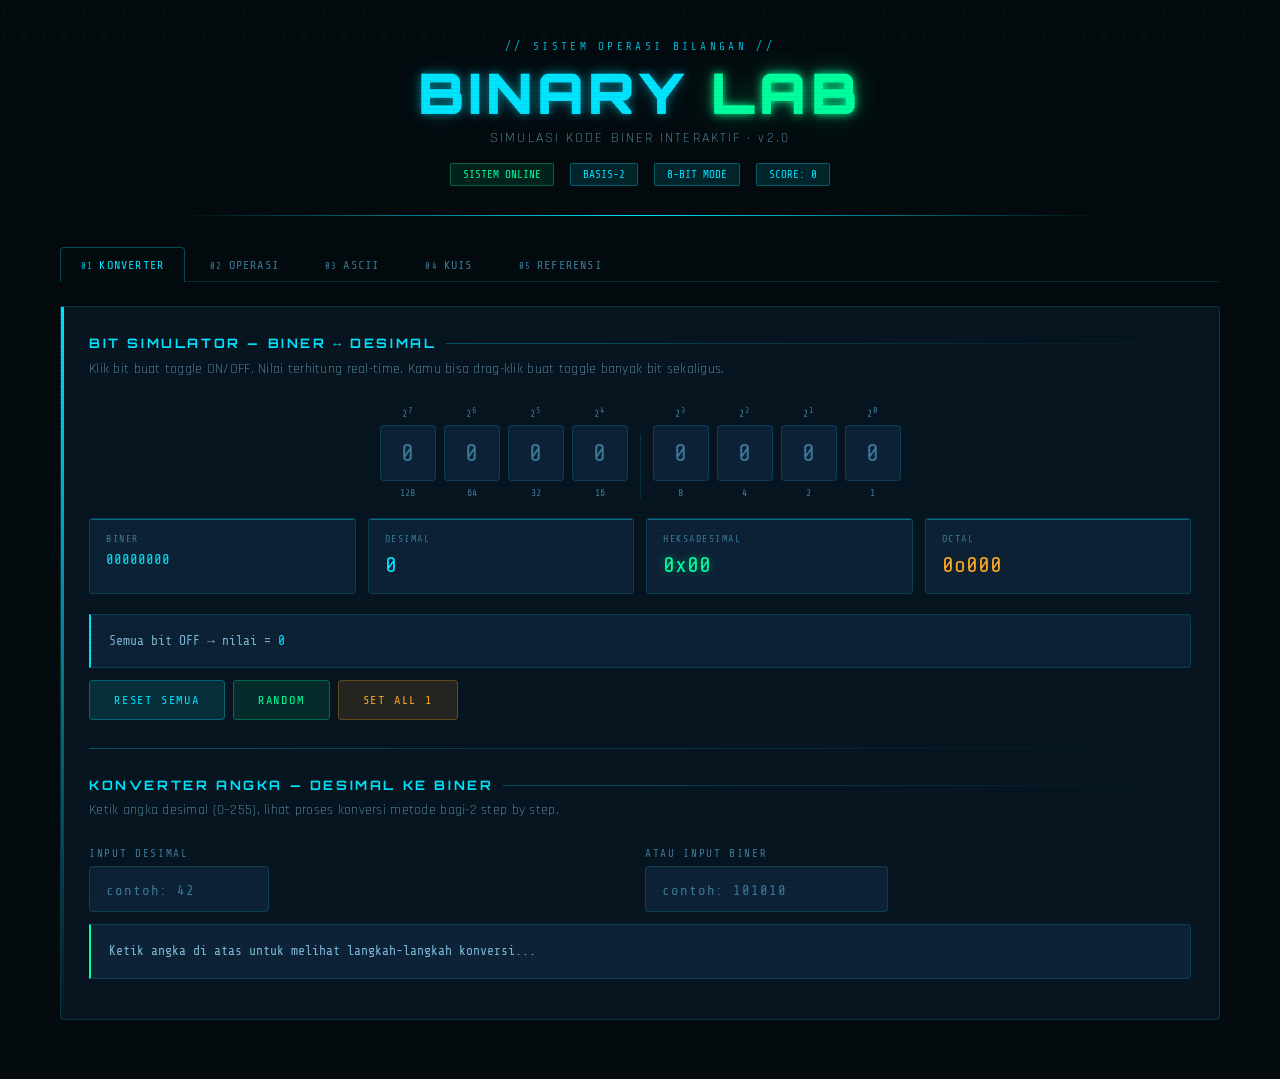
==== index.html @ 3c16ba67 "tes 2 pushhuuu" ====
<!DOCTYPE html>
<html lang="id">
<head>
<meta charset="UTF-8">
<meta name="viewport" content="width=device-width, initial-scale=1.0">
<title>BINARY LAB — Simulasi Kode Biner Interaktif</title>
<link href="https://fonts.googleapis.com/css2?family=Share+Tech+Mono&family=Orbitron:wght@400;700;900&family=Rajdhani:wght@300;400;600;700&display=swap" rel="stylesheet">
<style>
  :root {
    --bg: #030b0f;
    --bg2: #071520;
    --bg3: #0a1e2e;
    --panel: #0d2236;
    --panel2: #0f2a40;
    --cyan: #00e5ff;
    --cyan2: #00b8d4;
    --cyan-dim: rgba(0,229,255,0.12);
    --cyan-glow: 0 0 8px rgba(0,229,255,0.5), 0 0 20px rgba(0,229,255,0.2);
    --green: #00ff9d;
    --green-dim: rgba(0,255,157,0.1);
    --amber: #ffa726;
    --amber-dim: rgba(255,167,38,0.12);
    --red: #ff4444;
    --red-dim: rgba(255,68,68,0.12);
    --text: #e0f4ff;
    --text2: #7ab8d4;
    --text3: #3d7a9a;
    --border: rgba(0,229,255,0.15);
    --border2: rgba(0,229,255,0.3);
    --mono: 'Share Tech Mono', monospace;
    --display: 'Orbitron', monospace;
    --body: 'Rajdhani', sans-serif;
  }
  *, *::before, *::after { box-sizing: border-box; margin: 0; padding: 0; }
  html { scroll-behavior: smooth; }
  body {
    background: var(--bg);
    color: var(--text);
    font-family: var(--body);
    min-height: 100vh;
    overflow-x: hidden;
    cursor: crosshair;
  }

  /* MATRIX RAIN CANVAS */
  #matrix-canvas {
    position: fixed; top: 0; left: 0;
    width: 100%; height: 100%;
    opacity: 0.035; pointer-events: none; z-index: 0;
  }

  /* SCANLINE OVERLAY */
  body::after {
    content: '';
    position: fixed; top: 0; left: 0;
    width: 100%; height: 100%;
    background: repeating-linear-gradient(0deg, transparent, transparent 2px, rgba(0,0,0,0.03) 2px, rgba(0,0,0,0.03) 4px);
    pointer-events: none; z-index: 999;
  }

  /* LAYOUT */
  .app { position: relative; z-index: 1; max-width: 1200px; margin: 0 auto; padding: 0 20px 60px; }

  /* HEADER */
  .header {
    padding: 40px 0 30px;
    text-align: center;
    position: relative;
  }
  .header::before {
    content: '';
    position: absolute; bottom: 0; left: 50%; transform: translateX(-50%);
    width: 80%; height: 1px;
    background: linear-gradient(90deg, transparent, var(--cyan), transparent);
  }
  .header-label {
    font-family: var(--mono);
    font-size: 11px; color: var(--cyan2); letter-spacing: 0.3em;
    text-transform: uppercase; margin-bottom: 12px;
    animation: blink-cursor 1.2s step-end infinite;
  }
  @keyframes blink-cursor { 50% { opacity: 0; } }
  .header h1 {
    font-family: var(--display);
    font-size: clamp(28px, 6vw, 56px);
    font-weight: 900;
    color: var(--cyan);
    text-shadow: var(--cyan-glow);
    letter-spacing: 0.08em;
    line-height: 1;
    margin-bottom: 8px;
  }
  .header h1 span { color: var(--green); text-shadow: 0 0 10px var(--green), 0 0 30px rgba(0,255,157,0.3); }
  .header-sub {
    font-family: var(--body);
    font-size: 14px; font-weight: 300;
    color: var(--text2); letter-spacing: 0.15em;
  }
  .status-bar {
    display: flex; gap: 16px; justify-content: center;
    margin-top: 16px; flex-wrap: wrap;
  }
  .status-pill {
    font-family: var(--mono); font-size: 11px;
    color: var(--cyan); border: 1px solid var(--border2);
    padding: 4px 12px; border-radius: 2px;
    background: var(--cyan-dim);
  }
  .status-pill.green { color: var(--green); border-color: rgba(0,255,157,0.3); background: var(--green-dim); }

  /* NAV TABS */
  .nav-tabs {
    display: flex; gap: 4px; margin: 30px 0 24px;
    flex-wrap: wrap;
    border-bottom: 1px solid var(--border);
    padding-bottom: 0;
  }
  .tab-btn {
    font-family: var(--mono); font-size: 12px; font-weight: 400;
    color: var(--text3); background: transparent;
    border: 1px solid transparent; border-bottom: none;
    padding: 10px 20px; cursor: pointer;
    letter-spacing: 0.1em; text-transform: uppercase;
    transition: all 0.2s; border-radius: 4px 4px 0 0;
    position: relative; bottom: -1px;
  }
  .tab-btn:hover { color: var(--cyan2); border-color: var(--border); background: var(--bg2); }
  .tab-btn.active {
    color: var(--cyan); border-color: var(--border2);
    border-bottom-color: var(--bg);
    background: var(--bg);
  }
  .tab-btn .tab-num {
    font-size: 9px; color: var(--text3);
    margin-right: 6px;
  }
  .tab-btn.active .tab-num { color: var(--cyan2); }

  /* PANELS */
  .panel {
    background: var(--bg2);
    border: 1px solid var(--border);
    border-radius: 0 4px 4px 4px;
    padding: 28px;
    position: relative;
    overflow: hidden;
  }
  .panel::before {
    content: '';
    position: absolute; top: 0; left: 0;
    width: 3px; height: 100%;
    background: linear-gradient(180deg, var(--cyan), transparent);
  }
  .section { display: none; }
  .section.active { display: block; }

  /* SECTION TITLE */
  .sec-title {
    font-family: var(--display); font-size: 13px; font-weight: 700;
    color: var(--cyan); letter-spacing: 0.2em; text-transform: uppercase;
    margin-bottom: 6px; display: flex; align-items: center; gap: 10px;
  }
  .sec-title::after {
    content: ''; flex: 1; height: 1px;
    background: linear-gradient(90deg, var(--border2), transparent);
  }
  .sec-desc {
    font-size: 14px; font-weight: 300; color: var(--text2);
    margin-bottom: 24px; line-height: 1.7; letter-spacing: 0.02em;
  }

  /* BIT DISPLAY — CORE COMPONENT */
  .bit-container { display: flex; gap: 8px; justify-content: center; flex-wrap: wrap; margin: 16px 0; }
  .bit-group { display: flex; gap: 4px; }
  .bit-unit {
    display: flex; flex-direction: column; align-items: center; gap: 6px;
  }
  .bit-pow {
    font-family: var(--mono); font-size: 10px; color: var(--text3);
    letter-spacing: 0.05em;
  }
  .bit-val-label {
    font-family: var(--mono); font-size: 10px; color: var(--text3);
  }
  .bit-btn {
    width: 56px; height: 56px;
    font-family: var(--mono); font-size: 24px; font-weight: 400;
    background: var(--panel); color: var(--text3);
    border: 1px solid var(--border);
    border-radius: 4px; cursor: pointer;
    transition: all 0.12s;
    display: flex; align-items: center; justify-content: center;
    user-select: none;
    position: relative; overflow: hidden;
  }
  .bit-btn:hover { border-color: var(--border2); color: var(--text2); }
  .bit-btn.on {
    background: var(--cyan-dim);
    border-color: var(--cyan);
    color: var(--cyan);
    box-shadow: 0 0 12px rgba(0,229,255,0.3), inset 0 0 12px rgba(0,229,255,0.05);
    text-shadow: var(--cyan-glow);
  }
  .bit-btn.on::after {
    content: '';
    position: absolute; top: 0; left: 0;
    width: 100%; height: 2px;
    background: var(--cyan);
    box-shadow: var(--cyan-glow);
  }
  .bit-btn:active { transform: scale(0.93); }
  .bit-sep {
    width: 1px; background: var(--border); margin: 0 4px; align-self: stretch;
    margin-top: 28px;
  }

  /* RESULT DISPLAY */
  .result-grid { display: grid; grid-template-columns: repeat(auto-fit, minmax(140px, 1fr)); gap: 12px; margin: 20px 0; }
  .result-card {
    background: var(--panel); border: 1px solid var(--border);
    border-radius: 4px; padding: 14px 16px;
    position: relative; overflow: hidden;
  }
  .result-card::before {
    content: ''; position: absolute; top: 0; left: 0;
    width: 100%; height: 1px; background: var(--cyan);
    opacity: 0.4;
  }
  .result-label {
    font-family: var(--mono); font-size: 10px; color: var(--text3);
    letter-spacing: 0.15em; text-transform: uppercase; margin-bottom: 8px;
  }
  .result-value {
    font-family: var(--mono); font-size: 22px; font-weight: 400;
    color: var(--cyan); word-break: break-all;
    line-height: 1.2;
  }
  .result-value.green { color: var(--green); text-shadow: 0 0 8px rgba(0,255,157,0.4); }
  .result-value.amber { color: var(--amber); }
  .result-value.sm { font-size: 14px; }

  /* STEP BOX */
  .step-box {
    background: var(--panel); border: 1px solid var(--border);
    border-left: 2px solid var(--cyan);
    border-radius: 0 4px 4px 0;
    padding: 14px 18px;
    font-family: var(--mono); font-size: 13px; color: var(--text2);
    line-height: 1.9; white-space: pre-wrap; word-break: break-all;
    min-height: 50px; margin: 12px 0;
  }
  .step-box.green { border-left-color: var(--green); }
  .step-box .hl { color: var(--cyan); font-weight: 400; }
  .step-box .hl2 { color: var(--green); }
  .step-box .hl3 { color: var(--amber); }

  /* INPUT */
  .input-row { display: flex; gap: 10px; align-items: stretch; margin: 12px 0; flex-wrap: wrap; }
  .input-field {
    flex: 1; min-width: 180px;
    background: var(--panel); border: 1px solid var(--border);
    border-radius: 4px; padding: 12px 16px;
    font-family: var(--mono); font-size: 18px; color: var(--cyan);
    outline: none; transition: border-color 0.15s;
    letter-spacing: 0.05em;
  }
  .input-field::placeholder { color: var(--text3); font-size: 14px; }
  .input-field:focus { border-color: var(--cyan); box-shadow: 0 0 0 2px rgba(0,229,255,0.1); }
  .input-label {
    font-family: var(--mono); font-size: 11px; color: var(--text3);
    letter-spacing: 0.15em; text-transform: uppercase;
    margin-bottom: 6px;
  }
  .input-group { flex: 1; min-width: 160px; }

  /* BUTTON */
  .btn {
    font-family: var(--mono); font-size: 12px; letter-spacing: 0.15em;
    text-transform: uppercase; color: var(--cyan);
    background: var(--cyan-dim); border: 1px solid var(--border2);
    padding: 12px 24px; border-radius: 4px; cursor: pointer;
    transition: all 0.15s; white-space: nowrap;
  }
  .btn:hover { background: rgba(0,229,255,0.2); box-shadow: var(--cyan-glow); }
  .btn:active { transform: scale(0.97); }
  .btn.green { color: var(--green); background: var(--green-dim); border-color: rgba(0,255,157,0.3); }
  .btn.green:hover { box-shadow: 0 0 12px rgba(0,255,157,0.3); }
  .btn.amber { color: var(--amber); background: var(--amber-dim); border-color: rgba(255,167,38,0.3); }
  .btn.red { color: var(--red); background: var(--red-dim); border-color: rgba(255,68,68,0.3); }
  .btn.full { width: 100%; text-align: center; }
  .btn-row { display: flex; gap: 8px; flex-wrap: wrap; margin: 12px 0; }

  /* DIVIDER */
  .divider {
    height: 1px; background: linear-gradient(90deg, var(--border2), transparent);
    margin: 28px 0;
  }

  /* GRID LAYOUT */
  .two-col { display: grid; grid-template-columns: 1fr 1fr; gap: 20px; }
  @media (max-width: 640px) { .two-col { grid-template-columns: 1fr; } }

  /* OPERATION DISPLAY */
  .op-display {
    font-family: var(--mono); font-size: 18px; line-height: 2;
    padding: 20px; background: var(--panel);
    border: 1px solid var(--border); border-radius: 4px;
    text-align: right; letter-spacing: 0.1em;
  }
  .op-row { display: flex; justify-content: space-between; align-items: center; }
  .op-label-col { color: var(--text3); font-size: 13px; letter-spacing: 0.05em; text-align: left; min-width: 60px; }
  .op-val { color: var(--text2); letter-spacing: 0.15em; }
  .op-val .bit-1 { color: var(--cyan); text-shadow: 0 0 6px rgba(0,229,255,0.4); }
  .op-val .bit-0 { color: var(--text3); }
  .op-line { border-top: 1px solid var(--border2); margin: 8px 0; }
  .op-result { color: var(--green); font-size: 20px; text-shadow: 0 0 8px rgba(0,255,157,0.3); }

  /* OP SELECTOR */
  .op-selector { display: flex; gap: 6px; margin: 12px 0; flex-wrap: wrap; }
  .op-btn {
    font-family: var(--mono); font-size: 13px; letter-spacing: 0.1em;
    color: var(--text2); background: var(--panel);
    border: 1px solid var(--border); padding: 8px 18px;
    border-radius: 4px; cursor: pointer; transition: all 0.15s;
  }
  .op-btn:hover { border-color: var(--border2); color: var(--text); }
  .op-btn.active {
    color: var(--cyan); border-color: var(--cyan);
    background: var(--cyan-dim);
    box-shadow: 0 0 8px rgba(0,229,255,0.2);
  }
  .op-btn.green.active { color: var(--green); border-color: var(--green); background: var(--green-dim); }
  .op-btn.amber.active { color: var(--amber); border-color: var(--amber); background: var(--amber-dim); }
  .op-btn.red.active { color: var(--red); border-color: var(--red); background: var(--red-dim); }

  /* TRUTH TABLE */
  .truth-table { width: 100%; border-collapse: collapse; font-family: var(--mono); font-size: 13px; }
  .truth-table th {
    color: var(--text3); font-size: 11px; letter-spacing: 0.15em; text-transform: uppercase;
    padding: 10px 14px; border-bottom: 1px solid var(--border); text-align: center;
    font-weight: 400;
  }
  .truth-table td {
    color: var(--text2); padding: 8px 14px; text-align: center;
    border-bottom: 1px solid rgba(0,229,255,0.05); transition: background 0.1s;
  }
  .truth-table tr:hover td { background: var(--bg3); }
  .truth-table .c1 { color: var(--cyan); }
  .truth-table .g1 { color: var(--green); text-shadow: 0 0 6px rgba(0,255,157,0.3); }
  .truth-table .r0 { color: var(--text3); }

  /* ASCII TABLE */
  .ascii-grid {
    display: grid; grid-template-columns: repeat(auto-fill, minmax(110px, 1fr)); gap: 6px;
    max-height: 360px; overflow-y: auto; padding: 4px;
  }
  .ascii-grid::-webkit-scrollbar { width: 4px; }
  .ascii-grid::-webkit-scrollbar-track { background: var(--panel); }
  .ascii-grid::-webkit-scrollbar-thumb { background: var(--border2); border-radius: 2px; }
  .ascii-cell {
    background: var(--panel); border: 1px solid var(--border);
    border-radius: 3px; padding: 8px 10px; cursor: pointer;
    transition: all 0.1s;
    display: flex; flex-direction: column; gap: 2px;
  }
  .ascii-cell:hover { border-color: var(--cyan); background: var(--cyan-dim); }
  .ascii-cell.selected { border-color: var(--green); background: var(--green-dim); }
  .ascii-char { font-family: var(--mono); font-size: 18px; color: var(--cyan); line-height: 1; }
  .ascii-dec { font-family: var(--mono); font-size: 10px; color: var(--text3); }
  .ascii-bin { font-family: var(--mono); font-size: 9px; color: var(--text2); word-break: break-all; }

  /* TEXT TO BINARY */
  .text-bin-output {
    font-family: var(--mono); font-size: 12px; color: var(--text2);
    background: var(--panel); border: 1px solid var(--border);
    padding: 16px; border-radius: 4px;
    line-height: 2.2; word-break: break-all; min-height: 80px;
    max-height: 200px; overflow-y: auto;
  }
  .text-bin-char { color: var(--cyan); }
  .text-bin-bits { color: var(--text2); }
  .text-bin-sep { color: var(--text3); }

  /* QUIZ */
  .quiz-question {
    font-family: var(--display); font-size: 14px; color: var(--text);
    letter-spacing: 0.05em; line-height: 1.8;
    margin-bottom: 20px; min-height: 60px;
  }
  .quiz-question .q-code {
    color: var(--cyan); text-shadow: 0 0 6px rgba(0,229,255,0.3);
    font-size: 28px; display: block; margin: 8px 0;
    letter-spacing: 0.2em;
  }
  .quiz-opts { display: grid; grid-template-columns: 1fr 1fr; gap: 10px; }
  @media (max-width: 480px) { .quiz-opts { grid-template-columns: 1fr; } }
  .quiz-opt {
    background: var(--panel); border: 1px solid var(--border);
    font-family: var(--mono); font-size: 16px; color: var(--text2);
    padding: 14px 18px; border-radius: 4px; cursor: pointer;
    text-align: center; letter-spacing: 0.1em;
    transition: all 0.12s; position: relative; overflow: hidden;
  }
  .quiz-opt:hover { border-color: var(--border2); color: var(--text); background: var(--bg3); }
  .quiz-opt.correct { border-color: var(--green); color: var(--green); background: var(--green-dim); box-shadow: 0 0 12px rgba(0,255,157,0.2); }
  .quiz-opt.wrong { border-color: var(--red); color: var(--red); background: var(--red-dim); }
  .quiz-opt.revealed { border-color: var(--green); color: var(--green); background: var(--green-dim); }

  .quiz-feedback {
    margin-top: 16px; padding: 12px 16px;
    font-family: var(--mono); font-size: 13px; border-radius: 4px;
    display: none; letter-spacing: 0.05em; line-height: 1.6;
  }
  .quiz-feedback.show { display: block; }
  .quiz-feedback.ok { border: 1px solid rgba(0,255,157,0.3); color: var(--green); background: var(--green-dim); }
  .quiz-feedback.no { border: 1px solid rgba(255,68,68,0.3); color: var(--red); background: var(--red-dim); }

  /* SCORE */
  .score-display {
    display: flex; align-items: center; gap: 16px; margin-bottom: 24px;
    flex-wrap: wrap;
  }
  .score-nums { font-family: var(--mono); font-size: 13px; color: var(--text2); }
  .score-nums .s-big { font-size: 28px; color: var(--cyan); font-weight: 400; }
  .score-bar-outer { flex: 1; min-width: 100px; height: 4px; background: var(--panel); border-radius: 2px; }
  .score-bar-inner { height: 100%; background: linear-gradient(90deg, var(--cyan), var(--green)); border-radius: 2px; transition: width 0.4s ease; }
  .streak-badge {
    font-family: var(--mono); font-size: 11px; color: var(--amber);
    border: 1px solid rgba(255,167,38,0.3); background: var(--amber-dim);
    padding: 4px 12px; border-radius: 2px; letter-spacing: 0.1em;
  }

  .level-btns { display: flex; gap: 6px; flex-wrap: wrap; }
  .lvl-btn {
    font-family: var(--mono); font-size: 11px; letter-spacing: 0.1em;
    color: var(--text3); background: var(--panel); border: 1px solid var(--border);
    padding: 6px 14px; border-radius: 2px; cursor: pointer; transition: all 0.15s;
    text-transform: uppercase;
  }
  .lvl-btn:hover { color: var(--text2); border-color: var(--border2); }
  .lvl-btn.active { color: var(--cyan); border-color: var(--cyan); background: var(--cyan-dim); }

  /* PROGRESS RING */
  .progress-ring-wrap { display: flex; gap: 24px; align-items: center; flex-wrap: wrap; margin-bottom: 20px; }
  .ring-svg { flex-shrink: 0; }
  .ring-track { fill: none; stroke: var(--panel); stroke-width: 6; }
  .ring-fill { fill: none; stroke: var(--cyan); stroke-width: 6; stroke-linecap: round; transition: stroke-dashoffset 0.5s ease; transform-origin: center; transform: rotate(-90deg); }
  .ring-center { font-family: var(--mono); font-size: 14px; fill: var(--cyan); text-anchor: middle; dominant-baseline: middle; }
  .ring-sub { font-family: var(--mono); font-size: 9px; fill: var(--text3); text-anchor: middle; }

  /* CHEATSHEET */
  .cheat-table { width: 100%; border-collapse: collapse; }
  .cheat-table th {
    font-family: var(--mono); font-size: 10px; letter-spacing: 0.15em; text-transform: uppercase;
    color: var(--text3); padding: 10px 12px; border-bottom: 1px solid var(--border);
    text-align: left; font-weight: 400;
  }
  .cheat-table td {
    font-family: var(--mono); font-size: 13px; padding: 8px 12px;
    border-bottom: 1px solid rgba(0,229,255,0.04); color: var(--text2);
    transition: background 0.1s;
  }
  .cheat-table tr:hover td { background: var(--bg3); }
  .cheat-table .td-dec { color: var(--amber); font-size: 14px; }
  .cheat-table .td-bin { color: var(--cyan); letter-spacing: 0.1em; }
  .cheat-table .td-hex { color: var(--green); }
  .cheat-table .td-note { color: var(--text3); font-size: 11px; }

  .pow-grid {
    display: grid; grid-template-columns: repeat(auto-fill, minmax(100px, 1fr)); gap: 8px;
    margin: 16px 0;
  }
  .pow-card {
    background: var(--panel); border: 1px solid var(--border); border-radius: 4px;
    padding: 12px; text-align: center;
  }
  .pow-card .p-exp { font-family: var(--mono); font-size: 11px; color: var(--text3); margin-bottom: 4px; }
  .pow-card .p-val { font-family: var(--mono); font-size: 17px; color: var(--cyan); font-weight: 400; }

  /* TOAST */
  .toast {
    position: fixed; bottom: 30px; right: 30px; z-index: 1000;
    font-family: var(--mono); font-size: 13px;
    background: var(--panel); border: 1px solid var(--cyan);
    color: var(--cyan); padding: 12px 20px; border-radius: 4px;
    box-shadow: var(--cyan-glow); letter-spacing: 0.08em;
    transform: translateY(100px); opacity: 0;
    transition: all 0.3s ease; pointer-events: none;
  }
  .toast.show { transform: translateY(0); opacity: 1; }
  .toast.green { border-color: var(--green); color: var(--green); box-shadow: 0 0 12px rgba(0,255,157,0.3); }

  /* ANIMATIONS */
  @keyframes fadeIn { from { opacity: 0; transform: translateY(10px); } to { opacity: 1; transform: translateY(0); } }
  .section.active { animation: fadeIn 0.25s ease; }

  @keyframes glitch {
    0% { text-shadow: 0 0 8px rgba(0,229,255,0.5), 0 0 20px rgba(0,229,255,0.2); }
    20% { text-shadow: -2px 0 rgba(255,68,68,0.7), 2px 0 rgba(0,229,255,0.7); }
    40% { text-shadow: 0 0 8px rgba(0,229,255,0.5), 0 0 20px rgba(0,229,255,0.2); }
    60% { text-shadow: 2px 0 rgba(0,255,157,0.7), -2px 0 rgba(0,229,255,0.7); }
    80% { text-shadow: 0 0 8px rgba(0,229,255,0.5), 0 0 20px rgba(0,229,255,0.2); }
  }
  .header h1:hover { animation: glitch 0.5s ease; }

  /* SCROLLBAR */
  ::-webkit-scrollbar { width: 6px; height: 6px; }
  ::-webkit-scrollbar-track { background: var(--bg); }
  ::-webkit-scrollbar-thumb { background: var(--border2); border-radius: 3px; }

  /* RESPONSIVE BITS */
  @media (max-width: 600px) {
    .bit-btn { width: 44px; height: 44px; font-size: 20px; }
    .panel { padding: 18px; }
  }
  @media (max-width: 400px) {
    .bit-btn { width: 36px; height: 36px; font-size: 18px; }
  }

  .info-block {
    background: var(--panel); border: 1px solid var(--border);
    border-left: 2px solid var(--amber); border-radius: 0 4px 4px 0;
    padding: 12px 16px; margin: 12px 0;
    font-size: 14px; color: var(--text2); line-height: 1.7;
    font-weight: 300; letter-spacing: 0.02em;
  }
  .info-block strong { color: var(--amber); font-weight: 600; }
  .info-block code { font-family: var(--mono); color: var(--cyan); font-size: 13px; }

  .tag { display: inline-block; font-family: var(--mono); font-size: 10px; letter-spacing: 0.1em;
    color: var(--cyan2); border: 1px solid var(--border); padding: 2px 8px; border-radius: 2px;
    background: var(--cyan-dim); margin: 2px; }
  .tag.green { color: var(--green); border-color: rgba(0,255,157,0.2); background: var(--green-dim); }
  .tag.amber { color: var(--amber); border-color: rgba(255,167,38,0.2); background: var(--amber-dim); }
</style>
</head>
<body>
<canvas id="matrix-canvas"></canvas>

<div class="app">
  <div class="header">
    <div class="header-label">// SISTEM OPERASI BILANGAN //</div>
    <h1>BINARY <span>LAB</span></h1>
    <div class="header-sub">SIMULASI KODE BINER INTERAKTIF · v2.0</div>
    <div class="status-bar">
      <div class="status-pill green">SISTEM ONLINE</div>
      <div class="status-pill">BASIS-2</div>
      <div class="status-pill">8-BIT MODE</div>
      <div class="status-pill" id="session-score">SCORE: 0</div>
    </div>
  </div>

  <div class="nav-tabs">
    <button class="tab-btn active" onclick="showTab('t1')"><span class="tab-num">01</span>KONVERTER</button>
    <button class="tab-btn" onclick="showTab('t2')"><span class="tab-num">02</span>OPERASI</button>
    <button class="tab-btn" onclick="showTab('t3')"><span class="tab-num">03</span>ASCII</button>
    <button class="tab-btn" onclick="showTab('t4')"><span class="tab-num">04</span>KUIS</button>
    <button class="tab-btn" onclick="showTab('t5')"><span class="tab-num">05</span>REFERENSI</button>
  </div>

  <div class="panel">

    <!-- TAB 1: KONVERTER -->
    <div class="section active" id="t1">
      <div class="sec-title">BIT SIMULATOR — Biner ↔ Desimal</div>
      <div class="sec-desc">Klik bit buat toggle ON/OFF. Nilai terhitung real-time. Kamu bisa drag-klik buat toggle banyak bit sekaligus.</div>

      <div id="bit-container" class="bit-container"></div>

      <div class="result-grid" id="conv-results">
        <div class="result-card">
          <div class="result-label">BINER</div>
          <div class="result-value sm" id="r-bin">00000000</div>
        </div>
        <div class="result-card">
          <div class="result-label">DESIMAL</div>
          <div class="result-value" id="r-dec">0</div>
        </div>
        <div class="result-card">
          <div class="result-label">HEKSADESIMAL</div>
          <div class="result-value green" id="r-hex">0x00</div>
        </div>
        <div class="result-card">
          <div class="result-label">OCTAL</div>
          <div class="result-value amber" id="r-oct">0o000</div>
        </div>
      </div>

      <div class="step-box" id="r-step">Tap bit di atas untuk mulai — setiap bit yang aktif (ON) nilainya ditambahkan ke total.</div>

      <div class="btn-row">
        <button class="btn" onclick="resetBits()">RESET SEMUA</button>
        <button class="btn green" onclick="randomBits()">RANDOM</button>
        <button class="btn amber" onclick="setBitsFromVal(255)">SET ALL 1</button>
      </div>

      <div class="divider"></div>

      <div class="sec-title">KONVERTER ANGKA — Desimal ke Biner</div>
      <div class="sec-desc">Ketik angka desimal (0–255), lihat proses konversi metode bagi-2 step by step.</div>

      <div class="input-row">
        <div class="input-group">
          <div class="input-label">INPUT DESIMAL</div>
          <input type="number" class="input-field" id="d2b-input" min="0" max="255" placeholder="contoh: 42" oninput="d2bConvert()">
        </div>
        <div class="input-group">
          <div class="input-label">ATAU INPUT BINER</div>
          <input type="text" class="input-field" id="b2d-input" placeholder="contoh: 101010" oninput="b2dConvert()" maxlength="8">
        </div>
      </div>

      <div class="result-grid" id="conv2-results" style="display:none"></div>
      <div class="step-box green" id="d2b-steps">Ketik angka di atas untuk melihat langkah-langkah konversi...</div>
    </div>

    <!-- TAB 2: OPERASI BINER -->
    <div class="section" id="t2">
      <div class="sec-title">OPERASI BITWISE</div>
      <div class="sec-desc">Pelajari AND, OR, XOR, NOT, dan Bit Shift — operasi fundamental yang dipakai CPU setiap detik.</div>

      <div class="op-selector" id="op-selector">
        <button class="op-btn active" onclick="setOp('AND')">AND</button>
        <button class="op-btn green" onclick="setOp('OR')">OR</button>
        <button class="op-btn amber" onclick="setOp('XOR')">XOR</button>
        <button class="op-btn red" onclick="setOp('NOT')">NOT</button>
        <button class="op-btn" onclick="setOp('SHL')">SHIFT ←</button>
        <button class="op-btn" onclick="setOp('SHR')">SHIFT →</button>
      </div>

      <div class="info-block" id="op-info">
        <strong>AND</strong> — Output = 1 hanya jika <strong>kedua</strong> input = 1. Dipakai untuk masking bit. Contoh: <code>1100 AND 1010 = 1000</code>
      </div>

      <div class="two-col">
        <div>
          <div id="op-inputs">
            <div style="margin-bottom:16px">
              <div class="input-label">INPUT A</div>
              <input type="text" class="input-field" id="op-a" placeholder="00001111" maxlength="8" oninput="calcOp()" value="11001010">
            </div>
            <div id="op-b-wrap">
              <div class="input-label">INPUT B</div>
              <input type="text" class="input-field" id="op-b" placeholder="11110000" maxlength="8" oninput="calcOp()" value="10110011">
            </div>
          </div>
        </div>
        <div>
          <div class="op-display" id="op-display"></div>
        </div>
      </div>

      <div class="step-box" id="op-explain"></div>

      <div class="divider"></div>

      <div class="sec-title">TABEL KEBENARAN</div>
      <div id="truth-wrap"></div>
    </div>

    <!-- TAB 3: ASCII -->
    <div class="section" id="t3">
      <div class="sec-title">ASCII ENCODER</div>
      <div class="sec-desc">Setiap karakter teks punya kode biner tersendiri. Begini cara teks kamu disimpan di komputer.</div>

      <div class="input-row">
        <div class="input-group" style="flex:2">
          <div class="input-label">KETIK TEKS</div>
          <input type="text" class="input-field" id="ascii-input" placeholder="Halo Dunia" oninput="encodeText()" value="Halo">
        </div>
        <button class="btn" onclick="copyBinText()" style="align-self:flex-end">COPY BIN</button>
      </div>

      <div class="input-label" style="margin-top:16px">HASIL ENCODING</div>
      <div class="text-bin-output" id="bin-text-output">—</div>

      <div class="result-grid" id="ascii-stats" style="margin-top:12px">
        <div class="result-card">
          <div class="result-label">TOTAL KARAKTER</div>
          <div class="result-value" id="asc-chars">0</div>
        </div>
        <div class="result-card">
          <div class="result-label">TOTAL BYTE</div>
          <div class="result-value green" id="asc-bytes">0</div>
        </div>
        <div class="result-card">
          <div class="result-label">TOTAL BIT</div>
          <div class="result-value amber" id="asc-bits">0</div>
        </div>
      </div>

      <div class="divider"></div>

      <div class="sec-title">TABEL ASCII PRINTABLE</div>
      <div class="sec-desc">Klik karakter untuk load ke simulator bit di tab Konverter.</div>
      <div class="ascii-grid" id="ascii-table"></div>
    </div>

    <!-- TAB 4: KUIS -->
    <div class="section" id="t4">
      <div class="sec-title">BINARY CHALLENGE</div>

      <div class="progress-ring-wrap">
        <svg class="ring-svg" width="80" height="80" viewBox="0 0 80 80">
          <circle class="ring-track" cx="40" cy="40" r="33"/>
          <circle class="ring-fill" id="ring-fill" cx="40" cy="40" r="33" stroke-dasharray="207.3" stroke-dashoffset="207.3"/>
          <text class="ring-center" x="40" y="37" id="ring-pct">0%</text>
          <text class="ring-sub" x="40" y="52">akurasi</text>
        </svg>
        <div class="score-display" style="flex:1; margin:0;">
          <div>
            <div class="score-nums"><span class="s-big" id="q-score">0</span> / <span id="q-total">0</span></div>
            <div style="font-family:var(--mono);font-size:11px;color:var(--text3);margin-top:4px;letter-spacing:0.1em">BENAR / TOTAL</div>
          </div>
          <div style="flex:1; min-width:80px;">
            <div class="score-bar-outer"><div class="score-bar-inner" id="score-bar" style="width:0%"></div></div>
          </div>
          <div class="streak-badge" id="streak-badge">🔥 STREAK: 0</div>
        </div>
      </div>

      <div style="display:flex; gap:12px; align-items:center; margin-bottom:20px; flex-wrap:wrap;">
        <div style="font-family:var(--mono);font-size:11px;color:var(--text3);letter-spacing:0.1em">LEVEL:</div>
        <div class="level-btns">
          <button class="lvl-btn active" id="lvl-easy" onclick="setQuizLevel('easy')">MUDAH (0–15)</button>
          <button class="lvl-btn" id="lvl-med" onclick="setQuizLevel('med')">SEDANG (0–63)</button>
          <button class="lvl-btn" id="lvl-hard" onclick="setQuizLevel('hard')">SUSAH (0–255)</button>
        </div>
        <div style="font-family:var(--mono);font-size:11px;color:var(--text3);letter-spacing:0.1em">MODE:</div>
        <div class="level-btns">
          <button class="lvl-btn active" id="mode-b2d" onclick="setQuizMode('b2d')">BIN→DEC</button>
          <button class="lvl-btn" id="mode-d2b" onclick="setQuizMode('d2b')">DEC→BIN</button>
          <button class="lvl-btn" id="mode-mix" onclick="setQuizMode('mix')">MIX</button>
        </div>
      </div>

      <div class="quiz-question" id="quiz-q"></div>
      <div class="quiz-opts" id="quiz-opts"></div>
      <div class="quiz-feedback" id="quiz-fb"></div>
      <div class="btn-row" style="margin-top:16px">
        <button class="btn green" id="next-q-btn" onclick="nextQuestion()" style="display:none">SOAL BERIKUTNYA →</button>
        <button class="btn amber" onclick="resetQuiz()">RESET SKOR</button>
      </div>
    </div>

    <!-- TAB 5: REFERENSI -->
    <div class="section" id="t5">
      <div class="sec-title">PANGKAT DUA PENTING</div>
      <div class="pow-grid" id="pow-grid"></div>

      <div class="divider"></div>

      <div class="sec-title">TABEL REFERENSI 0–31</div>
      <div style="overflow-x:auto">
        <table class="cheat-table" id="cheat-table"></table>
      </div>

      <div class="divider"></div>

      <div class="sec-title">TIPS CEPAT</div>
      <div style="display:flex; flex-wrap:wrap; gap:8px; margin-bottom:16px;">
        <span class="tag green">bit terakhir 1 = ganjil</span>
        <span class="tag green">bit terakhir 0 = genap</span>
        <span class="tag">SHL ×2</span>
        <span class="tag">SHR ÷2</span>
        <span class="tag amber">4 bit = 1 nibble</span>
        <span class="tag amber">8 bit = 1 byte</span>
        <span class="tag">NOT = flip semua bit</span>
        <span class="tag green">0xFF = 255</span>
      </div>

      <div class="info-block">
        <strong>TRICK HAFAL CEPAT:</strong> Pangkat 2 itu angkanya selalu diawali 1 dan diikuti 0: <code>1, 10, 100, 1000, 10000...</code>  
        Makanya gampang: jumlah digit biner = eksponen + 1.
      </div>
      <div class="info-block">
        <strong>SIGN BIT:</strong> Dalam sistem <em>signed</em> (bilangan negatif), bit paling kiri = tanda. <code>0</code> = positif, <code>1</code> = negatif. Contoh: <code>10000001</code> = -127 (dalam two's complement).
      </div>
      <div class="info-block">
        <strong>TWO'S COMPLEMENT:</strong> Cara komputer simpan angka negatif. Flip semua bit (NOT) lalu tambah 1. Contoh: <code>-5</code> = NOT(00000101) + 1 = 11111010 + 1 = <code>11111011</code>
      </div>
    </div>

  </div><!-- end panel -->
</div><!-- end app -->

<div class="toast" id="toast"></div>

<script>
// ==============================
// MATRIX RAIN
// ==============================
(function(){
  const c = document.getElementById('matrix-canvas');
  const ctx = c.getContext('2d');
  let cols, drops;
  function init(){
    c.width = window.innerWidth;
    c.height = window.innerHeight;
    cols = Math.floor(c.width / 20);
    drops = Array(cols).fill(1);
  }
  function draw(){
    ctx.fillStyle = 'rgba(3,11,15,0.05)';
    ctx.fillRect(0,0,c.width,c.height);
    ctx.fillStyle = '#00e5ff';
    ctx.font = '14px Share Tech Mono';
    drops.forEach((y,i)=>{
      const txt = Math.random() > 0.5 ? '1' : '0';
      ctx.fillText(txt, i*20, y*20);
      if(y*20 > c.height && Math.random() > 0.975) drops[i] = 0;
      drops[i]++;
    });
  }
  init();
  setInterval(draw, 60);
  window.addEventListener('resize', init);
})();

// ==============================
// GLOBAL STATE
// ==============================
let bits = [0,0,0,0,0,0,0,0];
const pows = [128,64,32,16,8,4,2,1];
let quizLevel = 'easy', quizMode = 'b2d';
let qScore = 0, qTotal = 0, qStreak = 0, qAnswered = false;
let currentOp = 'AND';

// ==============================
// TAB SYSTEM
// ==============================
function showTab(id){
  document.querySelectorAll('.section').forEach(s=>s.classList.remove('active'));
  document.querySelectorAll('.tab-btn').forEach(b=>b.classList.remove('active'));
  document.getElementById(id).classList.add('active');
  const tabs = ['t1','t2','t3','t4','t5'];
  const idx = tabs.indexOf(id);
  document.querySelectorAll('.tab-btn')[idx].classList.add('active');
}

// ==============================
// BIT SIMULATOR
// ==============================
function initBitSim(){
  const cont = document.getElementById('bit-container');
  cont.innerHTML = '';
  pows.forEach((p,i)=>{
    if(i===4){
      const sep = document.createElement('div');
      sep.className = 'bit-sep'; cont.appendChild(sep);
    }
    const unit = document.createElement('div'); unit.className = 'bit-unit';
    const expText = 7-i;
    unit.innerHTML = `
      <div class="bit-pow">2<sup>${expText}</sup></div>
      <button class="bit-btn" id="b${i}" onclick="toggleBit(${i})" onmouseenter="dragToggle(${i})" >0</button>
      <div class="bit-val-label">${p}</div>`;
    cont.appendChild(unit);
  });
  updateBitDisplay();
}

let isDragging = false;
document.addEventListener('mousedown',()=>isDragging=false);
document.addEventListener('mouseup',()=>isDragging=false);
function dragToggle(i){
  if(isDragging){ toggleBit(i); }
}
document.getElementById('bit-container')?.addEventListener('mousedown', e=>{
  if(e.target.classList.contains('bit-btn')){
    isDragging = true;
    const i = parseInt(e.target.id.replace('b',''));
    toggleBit(i);
    e.preventDefault();
  }
});

function toggleBit(i){
  bits[i] = bits[i]?0:1;
  const btn = document.getElementById('b'+i);
  btn.textContent = bits[i];
  btn.className = 'bit-btn' + (bits[i]?' on':'');
  updateBitDisplay();
}

function updateBitDisplay(){
  const dec = bits.reduce((s,b,i)=>s+b*pows[i],0);
  const binStr = bits.join('');
  document.getElementById('r-bin').textContent = binStr;
  document.getElementById('r-dec').textContent = dec;
  document.getElementById('r-hex').textContent = '0x'+dec.toString(16).toUpperCase().padStart(2,'0');
  document.getElementById('r-oct').textContent = '0o'+dec.toString(8).padStart(3,'0');
  const active = bits.map((b,i)=>b?pows[i]:null).filter(v=>v!==null);
  if(active.length===0){
    document.getElementById('r-step').innerHTML = 'Semua bit OFF → nilai = <span class="hl">0</span>';
  } else {
    const expr = active.join(' + ');
    document.getElementById('r-step').innerHTML =
      `<span class="hl">${active.join('</span> + <span class="hl">')}</span> = <span class="hl2">${dec}</span>\n\nBiner: ${binStr} | Desimal: ${dec} | Hex: 0x${dec.toString(16).toUpperCase()}`;
  }
}

function setBitsFromVal(n){
  n = Math.max(0,Math.min(255,n));
  const binStr = n.toString(2).padStart(8,'0');
  bits = binStr.split('').map(Number);
  bits.forEach((b,i)=>{
    const btn=document.getElementById('b'+i);
    if(btn){ btn.textContent=b; btn.className='bit-btn'+(b?' on':''); }
  });
  updateBitDisplay();
}

function resetBits(){ setBitsFromVal(0); showToast('RESET — semua bit OFF'); }
function randomBits(){ setBitsFromVal(Math.floor(Math.random()*256)); showToast('RANDOM bits generated!'); }

// ==============================
// DEC ↔ BIN CONVERTER
// ==============================
function d2bConvert(){
  const raw = document.getElementById('d2b-input').value;
  const n = parseInt(raw);
  if(raw===''||isNaN(n)||n<0||n>255){
    document.getElementById('d2b-steps').innerHTML = 'Masukkan angka desimal antara 0 dan 255.';
    document.getElementById('conv2-results').style.display='none'; return;
  }
  document.getElementById('b2d-input').value='';
  const binStr = n.toString(2);
  const padded = binStr.padStart(8,'0');
  let steps = `<span class="hl">Metode Pembagian 2 (Baca sisa dari bawah ke atas):</span>\n\n`;
  let cur=n, rems=[];
  if(n===0){ steps += '0 ÷ 2 = 0 sisa <span class="hl">0</span>'; }
  else {
    while(cur>0){
      const rem=cur%2, q=Math.floor(cur/2);
      steps += `${cur} ÷ 2 = ${q} sisa <span class="hl">${rem}</span>\n`;
      rems.unshift(rem); cur=q;
    }
    steps += `\n→ Baca sisa dari bawah: <span class="hl2">${rems.join('')}</span>\n`;
    steps += `→ Pad 8-bit: <span class="hl3">${padded}</span> = <span class="hl2">${n}</span>`;
  }
  document.getElementById('d2b-steps').innerHTML = steps;
  const r = document.getElementById('conv2-results');
  r.style.display='grid';
  r.innerHTML = `
    <div class="result-card"><div class="result-label">BINER</div><div class="result-value sm">${padded}</div></div>
    <div class="result-card"><div class="result-label">DESIMAL</div><div class="result-value">${n}</div></div>
    <div class="result-card"><div class="result-label">HEX</div><div class="result-value green">0x${n.toString(16).toUpperCase().padStart(2,'0')}</div></div>
    <div class="result-card"><div class="result-label">OCTAL</div><div class="result-value amber">0o${n.toString(8).padStart(3,'0')}</div></div>
  `;
  setBitsFromVal(n);
}

function b2dConvert(){
  const raw = document.getElementById('b2d-input').value.trim();
  if(!/^[01]+$/.test(raw)){
    document.getElementById('d2b-steps').innerHTML = 'Hanya karakter 0 dan 1 yang valid.';
    document.getElementById('conv2-results').style.display='none'; return;
  }
  document.getElementById('d2b-input').value='';
  const n = parseInt(raw,2);
  const padded = raw.padStart(8,'0');
  let steps = `<span class="hl">Metode Nilai Tempat (Pangkat 2):</span>\n\n`;
  const bits8 = padded.slice(-8).split('');
  const powsLocal = [128,64,32,16,8,4,2,1];
  let parts=[], sum=0;
  bits8.forEach((b,i)=>{ if(b==='1'){ parts.push(`<span class="hl">${powsLocal[i]}</span>`); sum+=powsLocal[i]; }});
  if(parts.length===0) steps += 'Semua bit 0 → nilai = <span class="hl">0</span>';
  else {
    steps += `Bit aktif: ${parts.join(' + ')}\n= <span class="hl2">${sum}</span>`;
  }
  document.getElementById('d2b-steps').innerHTML = steps;
  const r = document.getElementById('conv2-results');
  r.style.display='grid';
  r.innerHTML = `
    <div class="result-card"><div class="result-label">BINER INPUT</div><div class="result-value sm">${padded}</div></div>
    <div class="result-card"><div class="result-label">DESIMAL</div><div class="result-value">${n}</div></div>
    <div class="result-card"><div class="result-label">HEX</div><div class="result-value green">0x${n.toString(16).toUpperCase().padStart(2,'0')}</div></div>
    <div class="result-card"><div class="result-label">OCTAL</div><div class="result-value amber">0o${n.toString(8)}</div></div>
  `;
  setBitsFromVal(n);
}

// ==============================
// BITWISE OPERATIONS
// ==============================
const opInfos = {
  AND: '<strong>AND</strong> — Output 1 hanya jika <strong>kedua</strong> input = 1. Dipakai untuk bit masking. Contoh: <code>1100 AND 1010 = 1000</code>',
  OR:  '<strong>OR</strong> — Output 1 jika <strong>salah satu atau kedua</strong> input = 1. Dipakai untuk set bit. Contoh: <code>1100 OR 1010 = 1110</code>',
  XOR: '<strong>XOR</strong> (Exclusive OR) — Output 1 jika input <strong>berbeda</strong>. Dipakai untuk toggle bit & enkripsi. Contoh: <code>1100 XOR 1010 = 0110</code>',
  NOT: '<strong>NOT</strong> — Flip <strong>semua bit</strong> (bitwise complement). Cuma butuh 1 input. Contoh: <code>NOT 10110011 = 01001100</code>',
  SHL: '<strong>SHIFT LEFT (SHL / &lt;&lt;)</strong> — Geser bit ke kiri, isi kanan dengan 0. Efeknya = kalikan dengan 2. Contoh: <code>00000101 &lt;&lt; 1 = 00001010</code> (5 × 2 = 10)',
  SHR: '<strong>SHIFT RIGHT (SHR / &gt;&gt;)</strong> — Geser bit ke kanan, buang bit terakhir. Efeknya = bagi dengan 2. Contoh: <code>00001010 &gt;&gt; 1 = 00000101</code> (10 ÷ 2 = 5)'
};

function setOp(op){
  currentOp = op;
  document.querySelectorAll('.op-btn').forEach(b=>b.classList.remove('active'));
  const idx = ['AND','OR','XOR','NOT','SHL','SHR'].indexOf(op);
  document.querySelectorAll('.op-btn')[idx].classList.add('active');
  document.getElementById('op-info').innerHTML = opInfos[op];
  const bWrap = document.getElementById('op-b-wrap');
  bWrap.style.display = (op==='NOT'||op==='SHL'||op==='SHR') ? 'none' : 'block';
  calcOp(); renderTruthTable();
}

function validateBin(s){ return /^[01]{1,8}$/.test(s); }

function calcOp(){
  const aRaw = document.getElementById('op-a').value.trim() || '00000000';
  const bRaw = document.getElementById('op-b').value.trim() || '00000000';
  if(!validateBin(aRaw)){ document.getElementById('op-display').innerHTML='<div style="color:var(--red);font-family:var(--mono);font-size:13px">Input A harus biner 1-8 bit</div>'; return; }
  if((currentOp==='AND'||currentOp==='OR'||currentOp==='XOR') && !validateBin(bRaw)){
    document.getElementById('op-display').innerHTML='<div style="color:var(--red);font-family:var(--mono);font-size:13px">Input B harus biner 1-8 bit</div>'; return;
  }
  const a = parseInt(aRaw,2), b = parseInt(bRaw,2);
  const aPad = aRaw.padStart(8,'0'), bPad = bRaw.padStart(8,'0');
  let result, resultBin, opSym;
  switch(currentOp){
    case 'AND': result=a&b; opSym='AND'; break;
    case 'OR':  result=a|b; opSym='OR'; break;
    case 'XOR': result=a^b; opSym='XOR'; break;
    case 'NOT': result=(~a)&0xFF; opSym='NOT'; break;
    case 'SHL': result=(a<<1)&0xFF; opSym='SHL'; break;
    case 'SHR': result=(a>>1)&0xFF; opSym='SHR'; break;
  }
  resultBin = result.toString(2).padStart(8,'0');

  function colorBin(s){ return s.split('').map(b=>b==='1'?`<span class="bit-1">${b}</span>`:`<span class="bit-0">${b}</span>`).join(' '); }

  let html = `<div class="op-row"><span class="op-label-col" style="font-size:12px">A</span><span class="op-val">${colorBin(aPad)}</span></div>`;
  if(currentOp==='AND'||currentOp==='OR'||currentOp==='XOR'){
    html += `<div class="op-row"><span class="op-label-col" style="font-size:12px">B</span><span class="op-val">${colorBin(bPad)}</span></div>`;
  }
  html += `<div class="op-row"><span class="op-label-col" style="font-size:10px;color:var(--text3)">${opSym}</span><div class="op-line" style="flex:1"></div></div>`;
  html += `<div class="op-row"><span class="op-label-col" style="font-size:12px">=</span><span class="op-result">${colorBin(resultBin)}</span></div>`;
  html += `<div class="op-row" style="margin-top:12px"><span class="op-label-col" style="font-size:10px;color:var(--text3)">DEC</span><span style="font-family:var(--mono);font-size:13px;color:var(--text2)">${a} ${opSym} ${currentOp==='NOT'||currentOp==='SHL'||currentOp==='SHR'?'':b} = <span style="color:var(--green)">${result}</span></span></div>`;
  document.getElementById('op-display').innerHTML = html;

  let explain = '';
  if(currentOp==='AND') explain = `Setiap posisi bit: 1 AND 1 = 1, semua kombinasi lain = 0\nA: ${aPad}\nB: ${bPad}\n= ${resultBin} (${result})`;
  else if(currentOp==='OR') explain = `Setiap posisi bit: 0 OR 0 = 0, semua kombinasi lain = 1\nA: ${aPad}\nB: ${bPad}\n= ${resultBin} (${result})`;
  else if(currentOp==='XOR') explain = `Setiap posisi bit: sama = 0, beda = 1\nA: ${aPad}\nB: ${bPad}\n= ${resultBin} (${result})`;
  else if(currentOp==='NOT') explain = `Flip semua bit: setiap 0 → 1, setiap 1 → 0\nA:   ${aPad}\nNOT: ${resultBin} (${result})`;
  else if(currentOp==='SHL') explain = `Geser semua bit 1 posisi ke kiri, isi kanan dengan 0\nA:   ${aPad} (${a})\nSHL: ${resultBin} (${result}) = ${a} × 2 = ${a*2}${result!==a*2?' (overflow!)':''}`;
  else if(currentOp==='SHR') explain = `Geser semua bit 1 posisi ke kanan, buang bit paling kanan\nA:   ${aPad} (${a})\nSHR: ${resultBin} (${result}) = floor(${a} ÷ 2) = ${Math.floor(a/2)}`;
  document.getElementById('op-explain').textContent = explain;
}

function renderTruthTable(){
  const container = document.getElementById('truth-wrap');
  if(currentOp==='AND'||currentOp==='OR'||currentOp==='XOR'){
    container.innerHTML = `<table class="truth-table">
      <thead><tr><th>A</th><th>B</th><th>${currentOp} (A, B)</th></tr></thead>
      <tbody>
        ${[[0,0],[0,1],[1,0],[1,1]].map(([a,b])=>{
          let r = currentOp==='AND'?a&b:currentOp==='OR'?a|b:a^b;
          return `<tr><td class="${a?'c1':'r0'}">${a}</td><td class="${b?'c1':'r0'}">${b}</td><td class="${r?'g1':'r0'}">${r}</td></tr>`;
        }).join('')}
      </tbody>
    </table>`;
  } else if(currentOp==='NOT'){
    container.innerHTML = `<table class="truth-table">
      <thead><tr><th>A</th><th>NOT A</th></tr></thead>
      <tbody>
        <tr><td class="r0">0</td><td class="g1">1</td></tr>
        <tr><td class="c1">1</td><td class="r0">0</td></tr>
      </tbody>
    </table>`;
  } else {
    container.innerHTML = `<div class="step-box">Shift tidak memiliki tabel kebenaran konvensional.<br>Lihat visualisasi di atas untuk melihat efek bit shift.</div>`;
  }
}

// ==============================
// ASCII
// ==============================
function encodeText(){
  const txt = document.getElementById('ascii-input').value;
  const out = document.getElementById('bin-text-output');
  if(!txt){ out.innerHTML='—';
    document.getElementById('asc-chars').textContent='0';
    document.getElementById('asc-bytes').textContent='0';
    document.getElementById('asc-bits').textContent='0'; return;
  }
  let html='';
  txt.split('').forEach(ch=>{
    const code = ch.charCodeAt(0);
    const bin = code.toString(2).padStart(8,'0');
    html += `<span class="text-bin-char">${ch}</span><span class="text-bin-sep"> = </span><span class="text-bin-bits">${bin}</span><span class="text-bin-sep">  </span>`;
  });
  out.innerHTML = html;
  document.getElementById('asc-chars').textContent = txt.length;
  document.getElementById('asc-bytes').textContent = txt.length;
  document.getElementById('asc-bits').textContent = txt.length * 8;
}

function copyBinText(){
  const txt = document.getElementById('ascii-input').value;
  if(!txt){ showToast('Ketik teks dulu!'); return; }
  const bin = txt.split('').map(c=>c.charCodeAt(0).toString(2).padStart(8,'0')).join(' ');
  navigator.clipboard.writeText(bin).then(()=>showToast('Binary text copied!')).catch(()=>showToast('Copy gagal'));
}

function initAsciiTable(){
  const grid = document.getElementById('ascii-table');
  grid.innerHTML='';
  for(let i=32;i<=126;i++){
    const ch = String.fromCharCode(i);
    const bin = i.toString(2).padStart(8,'0');
    const cell = document.createElement('div');
    cell.className='ascii-cell';
    cell.innerHTML = `<div class="ascii-char">${ch==='<'?'&lt;':ch==='>'?'&gt;':ch==='&'?'&amp;':ch}</div><div class="ascii-dec">dec:${i} hex:${i.toString(16).toUpperCase()}</div><div class="ascii-bin">${bin}</div>`;
    cell.onclick=()=>{
      document.querySelectorAll('.ascii-cell').forEach(c=>c.classList.remove('selected'));
      cell.classList.add('selected');
      setBitsFromVal(i);
      showTab('t1');
      showToast(`'${ch}' = ${i} = ${bin}`,'green');
    };
    grid.appendChild(cell);
  }
}

// ==============================
// QUIZ
// ==============================
let curQuizData = null;

function setQuizLevel(l){
  quizLevel=l;
  ['easy','med','hard'].forEach(x=>document.getElementById('lvl-'+x).classList.remove('active'));
  document.getElementById('lvl-'+l).classList.add('active');
  nextQuestion();
}

function setQuizMode(m){
  quizMode=m;
  ['b2d','d2b','mix'].forEach(x=>document.getElementById('mode-'+x).classList.remove('active'));
  document.getElementById('mode-'+m).classList.add('active');
  nextQuestion();
}

function getRandN(){
  if(quizLevel==='easy') return Math.floor(Math.random()*16);
  if(quizLevel==='med') return Math.floor(Math.random()*64);
  return Math.floor(Math.random()*256);
}

function nextQuestion(){
  qAnswered=false;
  document.getElementById('next-q-btn').style.display='none';
  document.getElementById('quiz-fb').className='quiz-feedback';
  const n = getRandN();
  const doB2D = quizMode==='mix' ? Math.random()>0.5 : quizMode==='b2d';
  curQuizData = { n, type: doB2D?'b2d':'d2b' };
  const binStr = n.toString(2).padStart(8,'0');
  const qEl = document.getElementById('quiz-q');
  if(doB2D){
    qEl.innerHTML = `Berapa nilai <strong>desimal</strong> dari bilangan biner ini?<span class="q-code">${binStr}</span>`;
  } else {
    qEl.innerHTML = `Angka desimal <strong>${n}</strong>, representasi binernya adalah?<span class="q-code" style="font-size:20px;letter-spacing:0.05em">${n}</span>`;
  }
  let choices = [];
  if(doB2D){
    choices=[n]; while(choices.length<4){ let r=n+Math.floor(Math.random()*30)-15; r=Math.max(0,Math.min(255,r)); if(!choices.includes(r)) choices.push(r); }
    choices=choices.sort(()=>Math.random()-0.5);
  } else {
    const correct=binStr;
    choices=[correct];
    while(choices.length<4){
      let r=(n+Math.floor(Math.random()*20)-10);
      r=Math.max(0,Math.min(255,r));
      const rb=r.toString(2).padStart(8,'0');
      if(!choices.includes(rb)) choices.push(rb);
    }
    choices=choices.sort(()=>Math.random()-0.5);
  }
  const opts=document.getElementById('quiz-opts'); opts.innerHTML='';
  choices.forEach(c=>{
    const btn=document.createElement('button'); btn.className='quiz-opt';
    btn.textContent=doB2D?c:c;
    btn.onclick=()=>checkAnswer(c,btn);
    opts.appendChild(btn);
  });
}

function checkAnswer(chosen, btn){
  if(qAnswered) return;
  qAnswered=true; qTotal++;
  const {n,type} = curQuizData;
  const correct = type==='b2d' ? n : n.toString(2).padStart(8,'0');
  const isRight = String(chosen)===String(correct);
  if(isRight){ qScore++; qStreak++; btn.className='quiz-opt correct'; }
  else {
    qStreak=0; btn.className='quiz-opt wrong';
    document.querySelectorAll('.quiz-opt').forEach(b=>{ if(String(b.textContent)===String(correct)) b.className='quiz-opt revealed'; });
  }
  const fb=document.getElementById('quiz-fb');
  fb.textContent = isRight ? `BENAR! ${n} dalam biner = ${n.toString(2).padStart(8,'0')} | Desimal = ${n}` : `Jawaban benar: ${correct}`;
  fb.className='quiz-feedback show '+(isRight?'ok':'no');
  document.getElementById('quiz-fb').className='quiz-feedback show '+(isRight?'ok':'no');
  document.getElementById('q-score').textContent=qScore;
  document.getElementById('q-total').textContent=qTotal;
  document.getElementById('streak-badge').textContent=`🔥 STREAK: ${qStreak}`;
  document.getElementById('next-q-btn').style.display='inline-block';
  updateScoreUI();
  document.getElementById('session-score').textContent=`SCORE: ${qScore}`;
}

function updateScoreUI(){
  const pct = qTotal>0 ? Math.round(qScore/qTotal*100) : 0;
  document.getElementById('score-bar').style.width=pct+'%';
  const circumference=207.3;
  document.getElementById('ring-fill').style.strokeDashoffset=circumference-(circumference*pct/100);
  document.getElementById('ring-pct').textContent=pct+'%';
}

function resetQuiz(){
  qScore=0; qTotal=0; qStreak=0;
  document.getElementById('q-score').textContent='0';
  document.getElementById('q-total').textContent='0';
  document.getElementById('streak-badge').textContent='🔥 STREAK: 0';
  document.getElementById('session-score').textContent='SCORE: 0';
  updateScoreUI(); nextQuestion();
  showToast('SKOR DIRESET');
}

// ==============================
// CHEATSHEET & POWERS
// ==============================
function initCheatsheet(){
  const grid = document.getElementById('pow-grid');
  [0,1,2,3,4,5,6,7,8,9,10,16,32].forEach(e=>{
    const card=document.createElement('div'); card.className='pow-card';
    card.innerHTML=`<div class="p-exp">2<sup>${e}</sup></div><div class="p-val">${Math.pow(2,e).toLocaleString()}</div>`;
    grid.appendChild(card);
  });

  const notes={0:'(basis)',8:'(1 byte)',16:'(2 bytes)',32:'(4 bytes)'};
  const table=document.getElementById('cheat-table');
  table.innerHTML=`<thead><tr><th>DESIMAL</th><th>BINER</th><th>HEX</th><th>KETERANGAN</th></tr></thead><tbody></tbody>`;
  const tbody=table.querySelector('tbody');
  for(let i=0;i<=31;i++){
    const tr=document.createElement('tr');
    const note=notes[i]||'';
    tr.innerHTML=`<td class="td-dec">${i}</td><td class="td-bin">${i.toString(2).padStart(8,'0')}</td><td class="td-hex">${i.toString(16).toUpperCase().padStart(2,'0')}</td><td class="td-note">${note}</td>`;
    tbody.appendChild(tr);
  }
}

// ==============================
// TOAST NOTIFICATION
// ==============================
let toastTimer;
function showToast(msg, type=''){
  const t=document.getElementById('toast');
  t.textContent=msg; t.className='toast show '+(type||'');
  clearTimeout(toastTimer);
  toastTimer=setTimeout(()=>t.className='toast',2500);
}

// ==============================
// INIT
// ==============================
initBitSim();
initAsciiTable();
initCheatsheet();
setOp('AND');
encodeText();
nextQuestion();
</script>
</body>
</html>
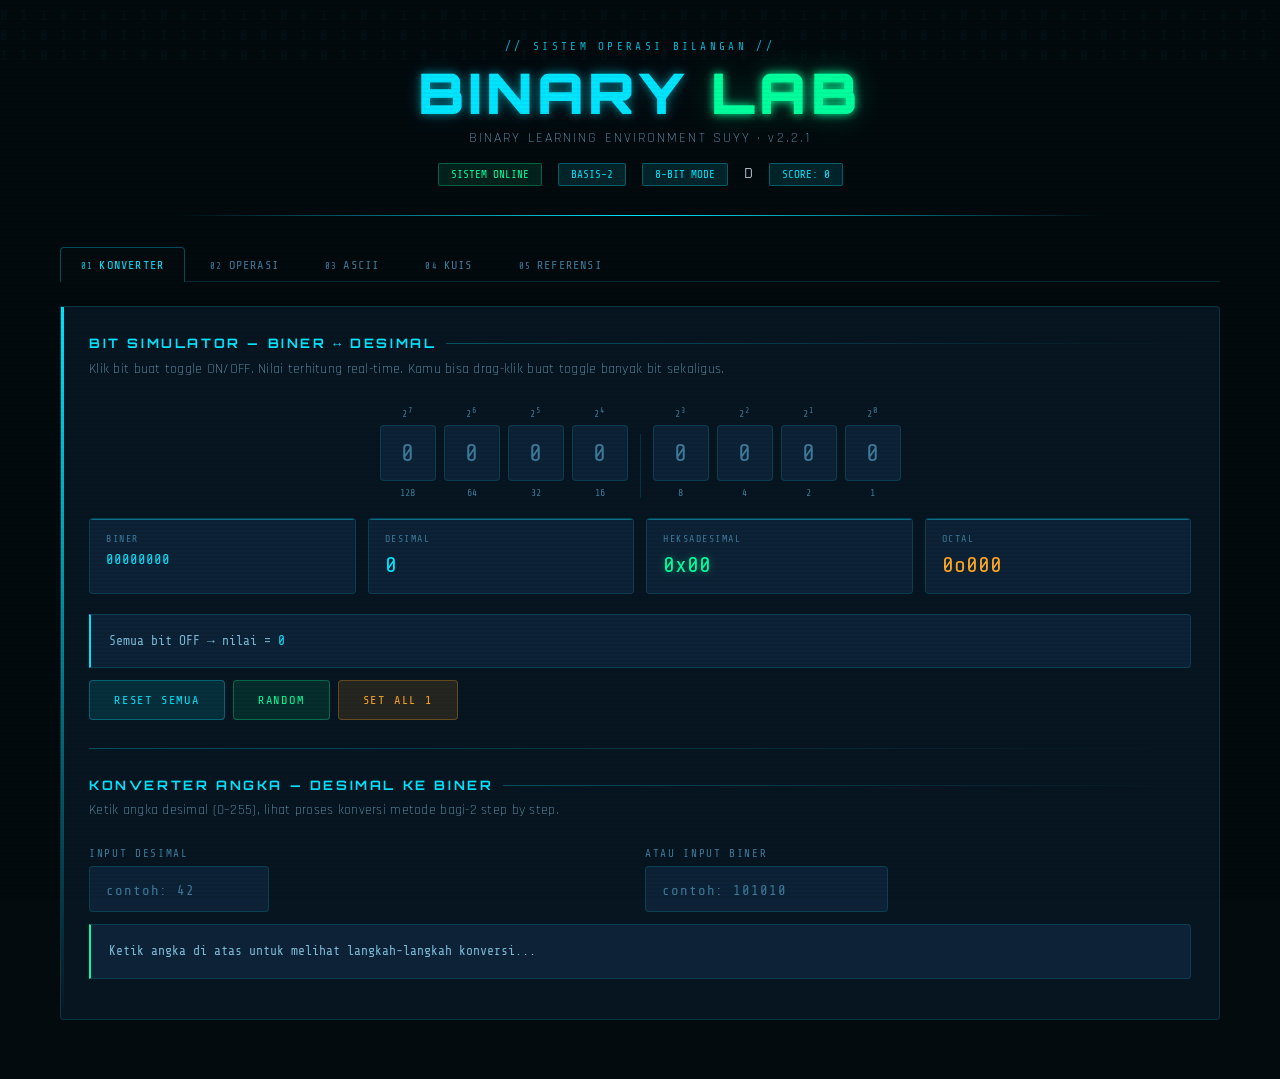
==== commit be436028: "CEK" ====
--- a/index.html
+++ b/index.html
@@ -3,7 +3,7 @@
 <head>
 <meta charset="UTF-8">
 <meta name="viewport" content="width=device-width, initial-scale=1.0">
-<title>BINARY LAB — Simulasi Kode Biner Interaktif</title>
+<title>BINARY LAB — Simulasi Belajar Binari Ascii Operasi</title>
 <link href="https://fonts.googleapis.com/css2?family=Share+Tech+Mono&family=Orbitron:wght@400;700;900&family=Rajdhani:wght@300;400;600;700&display=swap" rel="stylesheet">
 <style>
   :root {
@@ -541,11 +541,11 @@
   <div class="header">
     <div class="header-label">// SISTEM OPERASI BILANGAN //</div>
     <h1>BINARY <span>LAB</span></h1>
-    <div class="header-sub">SIMULASI KODE BINER INTERAKTIF · v2.0</div>
+    <div class="header-sub">BINARY LEARNING ENVIRONMENT SUYY · v2.2.1</div>
     <div class="status-bar">
       <div class="status-pill green">SISTEM ONLINE</div>
       <div class="status-pill">BASIS-2</div>
-      <div class="status-pill">8-BIT MODE</div>
+      <div class="status-pill">8-BIT MODE</div>D
       <div class="status-pill" id="session-score">SCORE: 0</div>
     </div>
   </div>
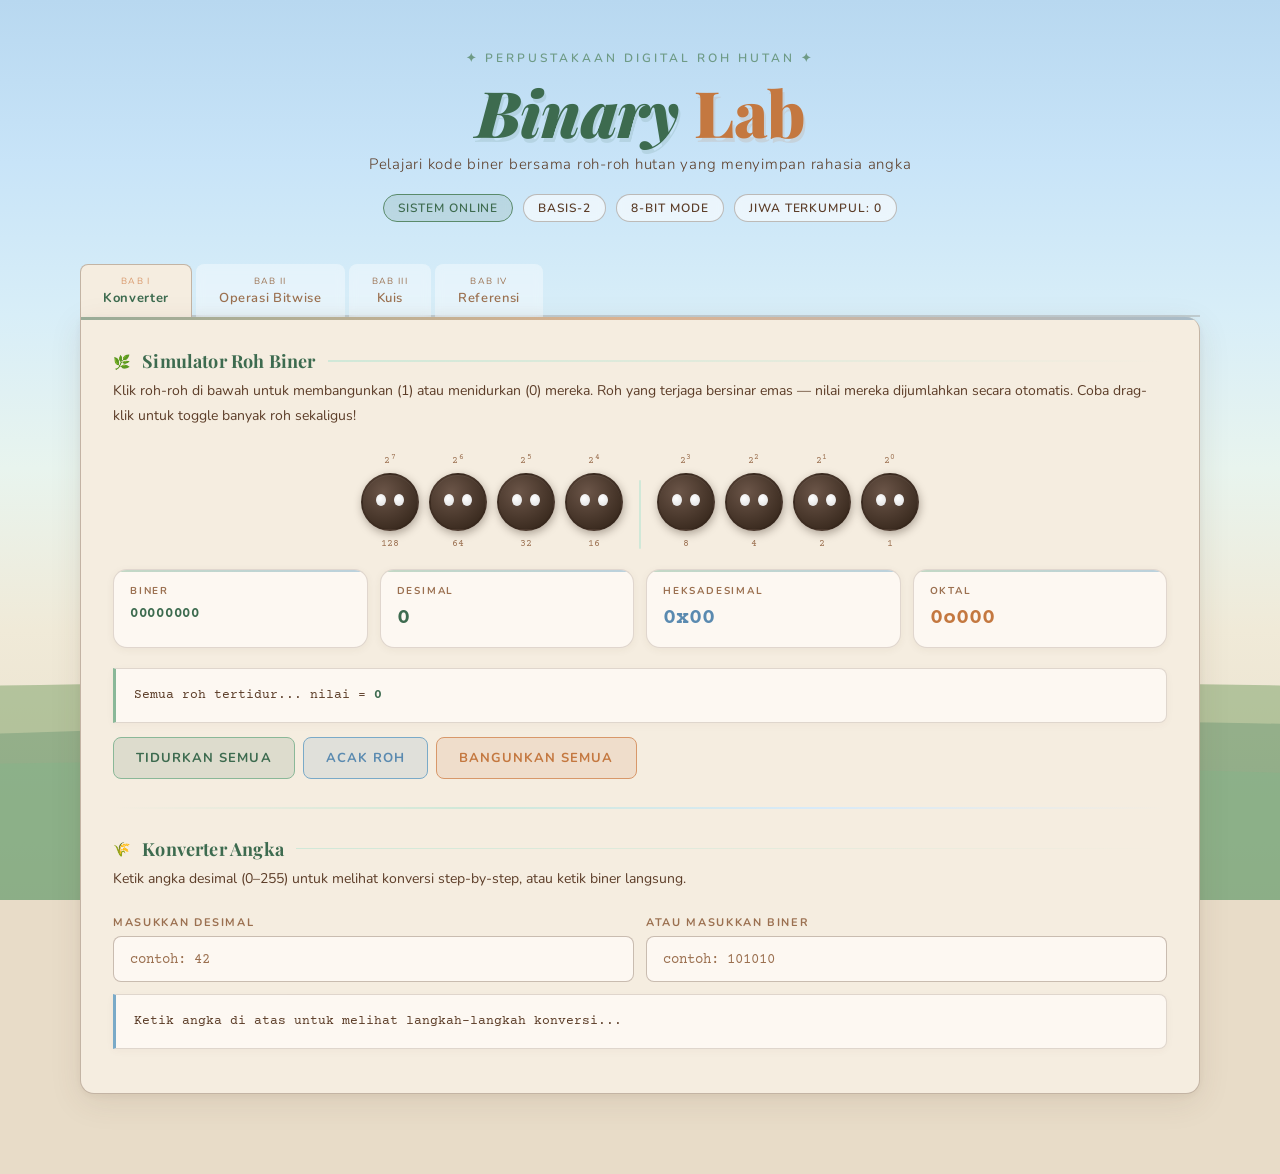
==== commit a49fd645: "tes keberapa gtww" ====
--- a/index.html
+++ b/index.html
@@ -1,648 +1,152 @@
 <!DOCTYPE html>
 <html lang="id">
 <head>
-<meta charset="UTF-8">
-<meta name="viewport" content="width=device-width, initial-scale=1.0">
-<title>BINARY LAB — Simulasi Belajar Binari Ascii Operasi</title>
-<link href="https://fonts.googleapis.com/css2?family=Share+Tech+Mono&family=Orbitron:wght@400;700;900&family=Rajdhani:wght@300;400;600;700&display=swap" rel="stylesheet">
-<style>
-  :root {
-    --bg: #030b0f;
-    --bg2: #071520;
-    --bg3: #0a1e2e;
-    --panel: #0d2236;
-    --panel2: #0f2a40;
-    --cyan: #00e5ff;
-    --cyan2: #00b8d4;
-    --cyan-dim: rgba(0,229,255,0.12);
-    --cyan-glow: 0 0 8px rgba(0,229,255,0.5), 0 0 20px rgba(0,229,255,0.2);
-    --green: #00ff9d;
-    --green-dim: rgba(0,255,157,0.1);
-    --amber: #ffa726;
-    --amber-dim: rgba(255,167,38,0.12);
-    --red: #ff4444;
-    --red-dim: rgba(255,68,68,0.12);
-    --text: #e0f4ff;
-    --text2: #7ab8d4;
-    --text3: #3d7a9a;
-    --border: rgba(0,229,255,0.15);
-    --border2: rgba(0,229,255,0.3);
-    --mono: 'Share Tech Mono', monospace;
-    --display: 'Orbitron', monospace;
-    --body: 'Rajdhani', sans-serif;
-  }
-  *, *::before, *::after { box-sizing: border-box; margin: 0; padding: 0; }
-  html { scroll-behavior: smooth; }
-  body {
-    background: var(--bg);
-    color: var(--text);
-    font-family: var(--body);
-    min-height: 100vh;
-    overflow-x: hidden;
-    cursor: crosshair;
-  }
-
-  /* MATRIX RAIN CANVAS */
-  #matrix-canvas {
-    position: fixed; top: 0; left: 0;
-    width: 100%; height: 100%;
-    opacity: 0.035; pointer-events: none; z-index: 0;
-  }
-
-  /* SCANLINE OVERLAY */
-  body::after {
-    content: '';
-    position: fixed; top: 0; left: 0;
-    width: 100%; height: 100%;
-    background: repeating-linear-gradient(0deg, transparent, transparent 2px, rgba(0,0,0,0.03) 2px, rgba(0,0,0,0.03) 4px);
-    pointer-events: none; z-index: 999;
-  }
-
-  /* LAYOUT */
-  .app { position: relative; z-index: 1; max-width: 1200px; margin: 0 auto; padding: 0 20px 60px; }
-
-  /* HEADER */
-  .header {
-    padding: 40px 0 30px;
-    text-align: center;
-    position: relative;
-  }
-  .header::before {
-    content: '';
-    position: absolute; bottom: 0; left: 50%; transform: translateX(-50%);
-    width: 80%; height: 1px;
-    background: linear-gradient(90deg, transparent, var(--cyan), transparent);
-  }
-  .header-label {
-    font-family: var(--mono);
-    font-size: 11px; color: var(--cyan2); letter-spacing: 0.3em;
-    text-transform: uppercase; margin-bottom: 12px;
-    animation: blink-cursor 1.2s step-end infinite;
-  }
-  @keyframes blink-cursor { 50% { opacity: 0; } }
-  .header h1 {
-    font-family: var(--display);
-    font-size: clamp(28px, 6vw, 56px);
-    font-weight: 900;
-    color: var(--cyan);
-    text-shadow: var(--cyan-glow);
-    letter-spacing: 0.08em;
-    line-height: 1;
-    margin-bottom: 8px;
-  }
-  .header h1 span { color: var(--green); text-shadow: 0 0 10px var(--green), 0 0 30px rgba(0,255,157,0.3); }
-  .header-sub {
-    font-family: var(--body);
-    font-size: 14px; font-weight: 300;
-    color: var(--text2); letter-spacing: 0.15em;
-  }
-  .status-bar {
-    display: flex; gap: 16px; justify-content: center;
-    margin-top: 16px; flex-wrap: wrap;
-  }
-  .status-pill {
-    font-family: var(--mono); font-size: 11px;
-    color: var(--cyan); border: 1px solid var(--border2);
-    padding: 4px 12px; border-radius: 2px;
-    background: var(--cyan-dim);
-  }
-  .status-pill.green { color: var(--green); border-color: rgba(0,255,157,0.3); background: var(--green-dim); }
-
-  /* NAV TABS */
-  .nav-tabs {
-    display: flex; gap: 4px; margin: 30px 0 24px;
-    flex-wrap: wrap;
-    border-bottom: 1px solid var(--border);
-    padding-bottom: 0;
-  }
-  .tab-btn {
-    font-family: var(--mono); font-size: 12px; font-weight: 400;
-    color: var(--text3); background: transparent;
-    border: 1px solid transparent; border-bottom: none;
-    padding: 10px 20px; cursor: pointer;
-    letter-spacing: 0.1em; text-transform: uppercase;
-    transition: all 0.2s; border-radius: 4px 4px 0 0;
-    position: relative; bottom: -1px;
-  }
-  .tab-btn:hover { color: var(--cyan2); border-color: var(--border); background: var(--bg2); }
-  .tab-btn.active {
-    color: var(--cyan); border-color: var(--border2);
-    border-bottom-color: var(--bg);
-    background: var(--bg);
-  }
-  .tab-btn .tab-num {
-    font-size: 9px; color: var(--text3);
-    margin-right: 6px;
-  }
-  .tab-btn.active .tab-num { color: var(--cyan2); }
-
-  /* PANELS */
-  .panel {
-    background: var(--bg2);
-    border: 1px solid var(--border);
-    border-radius: 0 4px 4px 4px;
-    padding: 28px;
-    position: relative;
-    overflow: hidden;
-  }
-  .panel::before {
-    content: '';
-    position: absolute; top: 0; left: 0;
-    width: 3px; height: 100%;
-    background: linear-gradient(180deg, var(--cyan), transparent);
-  }
-  .section { display: none; }
-  .section.active { display: block; }
-
-  /* SECTION TITLE */
-  .sec-title {
-    font-family: var(--display); font-size: 13px; font-weight: 700;
-    color: var(--cyan); letter-spacing: 0.2em; text-transform: uppercase;
-    margin-bottom: 6px; display: flex; align-items: center; gap: 10px;
-  }
-  .sec-title::after {
-    content: ''; flex: 1; height: 1px;
-    background: linear-gradient(90deg, var(--border2), transparent);
-  }
-  .sec-desc {
-    font-size: 14px; font-weight: 300; color: var(--text2);
-    margin-bottom: 24px; line-height: 1.7; letter-spacing: 0.02em;
-  }
-
-  /* BIT DISPLAY — CORE COMPONENT */
-  .bit-container { display: flex; gap: 8px; justify-content: center; flex-wrap: wrap; margin: 16px 0; }
-  .bit-group { display: flex; gap: 4px; }
-  .bit-unit {
-    display: flex; flex-direction: column; align-items: center; gap: 6px;
-  }
-  .bit-pow {
-    font-family: var(--mono); font-size: 10px; color: var(--text3);
-    letter-spacing: 0.05em;
-  }
-  .bit-val-label {
-    font-family: var(--mono); font-size: 10px; color: var(--text3);
-  }
-  .bit-btn {
-    width: 56px; height: 56px;
-    font-family: var(--mono); font-size: 24px; font-weight: 400;
-    background: var(--panel); color: var(--text3);
-    border: 1px solid var(--border);
-    border-radius: 4px; cursor: pointer;
-    transition: all 0.12s;
-    display: flex; align-items: center; justify-content: center;
-    user-select: none;
-    position: relative; overflow: hidden;
-  }
-  .bit-btn:hover { border-color: var(--border2); color: var(--text2); }
-  .bit-btn.on {
-    background: var(--cyan-dim);
-    border-color: var(--cyan);
-    color: var(--cyan);
-    box-shadow: 0 0 12px rgba(0,229,255,0.3), inset 0 0 12px rgba(0,229,255,0.05);
-    text-shadow: var(--cyan-glow);
-  }
-  .bit-btn.on::after {
-    content: '';
-    position: absolute; top: 0; left: 0;
-    width: 100%; height: 2px;
-    background: var(--cyan);
-    box-shadow: var(--cyan-glow);
-  }
-  .bit-btn:active { transform: scale(0.93); }
-  .bit-sep {
-    width: 1px; background: var(--border); margin: 0 4px; align-self: stretch;
-    margin-top: 28px;
-  }
-
-  /* RESULT DISPLAY */
-  .result-grid { display: grid; grid-template-columns: repeat(auto-fit, minmax(140px, 1fr)); gap: 12px; margin: 20px 0; }
-  .result-card {
-    background: var(--panel); border: 1px solid var(--border);
-    border-radius: 4px; padding: 14px 16px;
-    position: relative; overflow: hidden;
-  }
-  .result-card::before {
-    content: ''; position: absolute; top: 0; left: 0;
-    width: 100%; height: 1px; background: var(--cyan);
-    opacity: 0.4;
-  }
-  .result-label {
-    font-family: var(--mono); font-size: 10px; color: var(--text3);
-    letter-spacing: 0.15em; text-transform: uppercase; margin-bottom: 8px;
-  }
-  .result-value {
-    font-family: var(--mono); font-size: 22px; font-weight: 400;
-    color: var(--cyan); word-break: break-all;
-    line-height: 1.2;
-  }
-  .result-value.green { color: var(--green); text-shadow: 0 0 8px rgba(0,255,157,0.4); }
-  .result-value.amber { color: var(--amber); }
-  .result-value.sm { font-size: 14px; }
-
-  /* STEP BOX */
-  .step-box {
-    background: var(--panel); border: 1px solid var(--border);
-    border-left: 2px solid var(--cyan);
-    border-radius: 0 4px 4px 0;
-    padding: 14px 18px;
-    font-family: var(--mono); font-size: 13px; color: var(--text2);
-    line-height: 1.9; white-space: pre-wrap; word-break: break-all;
-    min-height: 50px; margin: 12px 0;
-  }
-  .step-box.green { border-left-color: var(--green); }
-  .step-box .hl { color: var(--cyan); font-weight: 400; }
-  .step-box .hl2 { color: var(--green); }
-  .step-box .hl3 { color: var(--amber); }
-
-  /* INPUT */
-  .input-row { display: flex; gap: 10px; align-items: stretch; margin: 12px 0; flex-wrap: wrap; }
-  .input-field {
-    flex: 1; min-width: 180px;
-    background: var(--panel); border: 1px solid var(--border);
-    border-radius: 4px; padding: 12px 16px;
-    font-family: var(--mono); font-size: 18px; color: var(--cyan);
-    outline: none; transition: border-color 0.15s;
-    letter-spacing: 0.05em;
-  }
-  .input-field::placeholder { color: var(--text3); font-size: 14px; }
-  .input-field:focus { border-color: var(--cyan); box-shadow: 0 0 0 2px rgba(0,229,255,0.1); }
-  .input-label {
-    font-family: var(--mono); font-size: 11px; color: var(--text3);
-    letter-spacing: 0.15em; text-transform: uppercase;
-    margin-bottom: 6px;
-  }
-  .input-group { flex: 1; min-width: 160px; }
-
-  /* BUTTON */
-  .btn {
-    font-family: var(--mono); font-size: 12px; letter-spacing: 0.15em;
-    text-transform: uppercase; color: var(--cyan);
-    background: var(--cyan-dim); border: 1px solid var(--border2);
-    padding: 12px 24px; border-radius: 4px; cursor: pointer;
-    transition: all 0.15s; white-space: nowrap;
-  }
-  .btn:hover { background: rgba(0,229,255,0.2); box-shadow: var(--cyan-glow); }
-  .btn:active { transform: scale(0.97); }
-  .btn.green { color: var(--green); background: var(--green-dim); border-color: rgba(0,255,157,0.3); }
-  .btn.green:hover { box-shadow: 0 0 12px rgba(0,255,157,0.3); }
-  .btn.amber { color: var(--amber); background: var(--amber-dim); border-color: rgba(255,167,38,0.3); }
-  .btn.red { color: var(--red); background: var(--red-dim); border-color: rgba(255,68,68,0.3); }
-  .btn.full { width: 100%; text-align: center; }
-  .btn-row { display: flex; gap: 8px; flex-wrap: wrap; margin: 12px 0; }
-
-  /* DIVIDER */
-  .divider {
-    height: 1px; background: linear-gradient(90deg, var(--border2), transparent);
-    margin: 28px 0;
-  }
-
-  /* GRID LAYOUT */
-  .two-col { display: grid; grid-template-columns: 1fr 1fr; gap: 20px; }
-  @media (max-width: 640px) { .two-col { grid-template-columns: 1fr; } }
-
-  /* OPERATION DISPLAY */
-  .op-display {
-    font-family: var(--mono); font-size: 18px; line-height: 2;
-    padding: 20px; background: var(--panel);
-    border: 1px solid var(--border); border-radius: 4px;
-    text-align: right; letter-spacing: 0.1em;
-  }
-  .op-row { display: flex; justify-content: space-between; align-items: center; }
-  .op-label-col { color: var(--text3); font-size: 13px; letter-spacing: 0.05em; text-align: left; min-width: 60px; }
-  .op-val { color: var(--text2); letter-spacing: 0.15em; }
-  .op-val .bit-1 { color: var(--cyan); text-shadow: 0 0 6px rgba(0,229,255,0.4); }
-  .op-val .bit-0 { color: var(--text3); }
-  .op-line { border-top: 1px solid var(--border2); margin: 8px 0; }
-  .op-result { color: var(--green); font-size: 20px; text-shadow: 0 0 8px rgba(0,255,157,0.3); }
-
-  /* OP SELECTOR */
-  .op-selector { display: flex; gap: 6px; margin: 12px 0; flex-wrap: wrap; }
-  .op-btn {
-    font-family: var(--mono); font-size: 13px; letter-spacing: 0.1em;
-    color: var(--text2); background: var(--panel);
-    border: 1px solid var(--border); padding: 8px 18px;
-    border-radius: 4px; cursor: pointer; transition: all 0.15s;
-  }
-  .op-btn:hover { border-color: var(--border2); color: var(--text); }
-  .op-btn.active {
-    color: var(--cyan); border-color: var(--cyan);
-    background: var(--cyan-dim);
-    box-shadow: 0 0 8px rgba(0,229,255,0.2);
-  }
-  .op-btn.green.active { color: var(--green); border-color: var(--green); background: var(--green-dim); }
-  .op-btn.amber.active { color: var(--amber); border-color: var(--amber); background: var(--amber-dim); }
-  .op-btn.red.active { color: var(--red); border-color: var(--red); background: var(--red-dim); }
-
-  /* TRUTH TABLE */
-  .truth-table { width: 100%; border-collapse: collapse; font-family: var(--mono); font-size: 13px; }
-  .truth-table th {
-    color: var(--text3); font-size: 11px; letter-spacing: 0.15em; text-transform: uppercase;
-    padding: 10px 14px; border-bottom: 1px solid var(--border); text-align: center;
-    font-weight: 400;
-  }
-  .truth-table td {
-    color: var(--text2); padding: 8px 14px; text-align: center;
-    border-bottom: 1px solid rgba(0,229,255,0.05); transition: background 0.1s;
-  }
-  .truth-table tr:hover td { background: var(--bg3); }
-  .truth-table .c1 { color: var(--cyan); }
-  .truth-table .g1 { color: var(--green); text-shadow: 0 0 6px rgba(0,255,157,0.3); }
-  .truth-table .r0 { color: var(--text3); }
-
-  /* ASCII TABLE */
-  .ascii-grid {
-    display: grid; grid-template-columns: repeat(auto-fill, minmax(110px, 1fr)); gap: 6px;
-    max-height: 360px; overflow-y: auto; padding: 4px;
-  }
-  .ascii-grid::-webkit-scrollbar { width: 4px; }
-  .ascii-grid::-webkit-scrollbar-track { background: var(--panel); }
-  .ascii-grid::-webkit-scrollbar-thumb { background: var(--border2); border-radius: 2px; }
-  .ascii-cell {
-    background: var(--panel); border: 1px solid var(--border);
-    border-radius: 3px; padding: 8px 10px; cursor: pointer;
-    transition: all 0.1s;
-    display: flex; flex-direction: column; gap: 2px;
-  }
-  .ascii-cell:hover { border-color: var(--cyan); background: var(--cyan-dim); }
-  .ascii-cell.selected { border-color: var(--green); background: var(--green-dim); }
-  .ascii-char { font-family: var(--mono); font-size: 18px; color: var(--cyan); line-height: 1; }
-  .ascii-dec { font-family: var(--mono); font-size: 10px; color: var(--text3); }
-  .ascii-bin { font-family: var(--mono); font-size: 9px; color: var(--text2); word-break: break-all; }
-
-  /* TEXT TO BINARY */
-  .text-bin-output {
-    font-family: var(--mono); font-size: 12px; color: var(--text2);
-    background: var(--panel); border: 1px solid var(--border);
-    padding: 16px; border-radius: 4px;
-    line-height: 2.2; word-break: break-all; min-height: 80px;
-    max-height: 200px; overflow-y: auto;
-  }
-  .text-bin-char { color: var(--cyan); }
-  .text-bin-bits { color: var(--text2); }
-  .text-bin-sep { color: var(--text3); }
-
-  /* QUIZ */
-  .quiz-question {
-    font-family: var(--display); font-size: 14px; color: var(--text);
-    letter-spacing: 0.05em; line-height: 1.8;
-    margin-bottom: 20px; min-height: 60px;
-  }
-  .quiz-question .q-code {
-    color: var(--cyan); text-shadow: 0 0 6px rgba(0,229,255,0.3);
-    font-size: 28px; display: block; margin: 8px 0;
-    letter-spacing: 0.2em;
-  }
-  .quiz-opts { display: grid; grid-template-columns: 1fr 1fr; gap: 10px; }
-  @media (max-width: 480px) { .quiz-opts { grid-template-columns: 1fr; } }
-  .quiz-opt {
-    background: var(--panel); border: 1px solid var(--border);
-    font-family: var(--mono); font-size: 16px; color: var(--text2);
-    padding: 14px 18px; border-radius: 4px; cursor: pointer;
-    text-align: center; letter-spacing: 0.1em;
-    transition: all 0.12s; position: relative; overflow: hidden;
-  }
-  .quiz-opt:hover { border-color: var(--border2); color: var(--text); background: var(--bg3); }
-  .quiz-opt.correct { border-color: var(--green); color: var(--green); background: var(--green-dim); box-shadow: 0 0 12px rgba(0,255,157,0.2); }
-  .quiz-opt.wrong { border-color: var(--red); color: var(--red); background: var(--red-dim); }
-  .quiz-opt.revealed { border-color: var(--green); color: var(--green); background: var(--green-dim); }
-
-  .quiz-feedback {
-    margin-top: 16px; padding: 12px 16px;
-    font-family: var(--mono); font-size: 13px; border-radius: 4px;
-    display: none; letter-spacing: 0.05em; line-height: 1.6;
-  }
-  .quiz-feedback.show { display: block; }
-  .quiz-feedback.ok { border: 1px solid rgba(0,255,157,0.3); color: var(--green); background: var(--green-dim); }
-  .quiz-feedback.no { border: 1px solid rgba(255,68,68,0.3); color: var(--red); background: var(--red-dim); }
-
-  /* SCORE */
-  .score-display {
-    display: flex; align-items: center; gap: 16px; margin-bottom: 24px;
-    flex-wrap: wrap;
-  }
-  .score-nums { font-family: var(--mono); font-size: 13px; color: var(--text2); }
-  .score-nums .s-big { font-size: 28px; color: var(--cyan); font-weight: 400; }
-  .score-bar-outer { flex: 1; min-width: 100px; height: 4px; background: var(--panel); border-radius: 2px; }
-  .score-bar-inner { height: 100%; background: linear-gradient(90deg, var(--cyan), var(--green)); border-radius: 2px; transition: width 0.4s ease; }
-  .streak-badge {
-    font-family: var(--mono); font-size: 11px; color: var(--amber);
-    border: 1px solid rgba(255,167,38,0.3); background: var(--amber-dim);
-    padding: 4px 12px; border-radius: 2px; letter-spacing: 0.1em;
-  }
-
-  .level-btns { display: flex; gap: 6px; flex-wrap: wrap; }
-  .lvl-btn {
-    font-family: var(--mono); font-size: 11px; letter-spacing: 0.1em;
-    color: var(--text3); background: var(--panel); border: 1px solid var(--border);
-    padding: 6px 14px; border-radius: 2px; cursor: pointer; transition: all 0.15s;
-    text-transform: uppercase;
-  }
-  .lvl-btn:hover { color: var(--text2); border-color: var(--border2); }
-  .lvl-btn.active { color: var(--cyan); border-color: var(--cyan); background: var(--cyan-dim); }
-
-  /* PROGRESS RING */
-  .progress-ring-wrap { display: flex; gap: 24px; align-items: center; flex-wrap: wrap; margin-bottom: 20px; }
-  .ring-svg { flex-shrink: 0; }
-  .ring-track { fill: none; stroke: var(--panel); stroke-width: 6; }
-  .ring-fill { fill: none; stroke: var(--cyan); stroke-width: 6; stroke-linecap: round; transition: stroke-dashoffset 0.5s ease; transform-origin: center; transform: rotate(-90deg); }
-  .ring-center { font-family: var(--mono); font-size: 14px; fill: var(--cyan); text-anchor: middle; dominant-baseline: middle; }
-  .ring-sub { font-family: var(--mono); font-size: 9px; fill: var(--text3); text-anchor: middle; }
-
-  /* CHEATSHEET */
-  .cheat-table { width: 100%; border-collapse: collapse; }
-  .cheat-table th {
-    font-family: var(--mono); font-size: 10px; letter-spacing: 0.15em; text-transform: uppercase;
-    color: var(--text3); padding: 10px 12px; border-bottom: 1px solid var(--border);
-    text-align: left; font-weight: 400;
-  }
-  .cheat-table td {
-    font-family: var(--mono); font-size: 13px; padding: 8px 12px;
-    border-bottom: 1px solid rgba(0,229,255,0.04); color: var(--text2);
-    transition: background 0.1s;
-  }
-  .cheat-table tr:hover td { background: var(--bg3); }
-  .cheat-table .td-dec { color: var(--amber); font-size: 14px; }
-  .cheat-table .td-bin { color: var(--cyan); letter-spacing: 0.1em; }
-  .cheat-table .td-hex { color: var(--green); }
-  .cheat-table .td-note { color: var(--text3); font-size: 11px; }
-
-  .pow-grid {
-    display: grid; grid-template-columns: repeat(auto-fill, minmax(100px, 1fr)); gap: 8px;
-    margin: 16px 0;
-  }
-  .pow-card {
-    background: var(--panel); border: 1px solid var(--border); border-radius: 4px;
-    padding: 12px; text-align: center;
-  }
-  .pow-card .p-exp { font-family: var(--mono); font-size: 11px; color: var(--text3); margin-bottom: 4px; }
-  .pow-card .p-val { font-family: var(--mono); font-size: 17px; color: var(--cyan); font-weight: 400; }
-
-  /* TOAST */
-  .toast {
-    position: fixed; bottom: 30px; right: 30px; z-index: 1000;
-    font-family: var(--mono); font-size: 13px;
-    background: var(--panel); border: 1px solid var(--cyan);
-    color: var(--cyan); padding: 12px 20px; border-radius: 4px;
-    box-shadow: var(--cyan-glow); letter-spacing: 0.08em;
-    transform: translateY(100px); opacity: 0;
-    transition: all 0.3s ease; pointer-events: none;
-  }
-  .toast.show { transform: translateY(0); opacity: 1; }
-  .toast.green { border-color: var(--green); color: var(--green); box-shadow: 0 0 12px rgba(0,255,157,0.3); }
-
-  /* ANIMATIONS */
-  @keyframes fadeIn { from { opacity: 0; transform: translateY(10px); } to { opacity: 1; transform: translateY(0); } }
-  .section.active { animation: fadeIn 0.25s ease; }
-
-  @keyframes glitch {
-    0% { text-shadow: 0 0 8px rgba(0,229,255,0.5), 0 0 20px rgba(0,229,255,0.2); }
-    20% { text-shadow: -2px 0 rgba(255,68,68,0.7), 2px 0 rgba(0,229,255,0.7); }
-    40% { text-shadow: 0 0 8px rgba(0,229,255,0.5), 0 0 20px rgba(0,229,255,0.2); }
-    60% { text-shadow: 2px 0 rgba(0,255,157,0.7), -2px 0 rgba(0,229,255,0.7); }
-    80% { text-shadow: 0 0 8px rgba(0,229,255,0.5), 0 0 20px rgba(0,229,255,0.2); }
-  }
-  .header h1:hover { animation: glitch 0.5s ease; }
-
-  /* SCROLLBAR */
-  ::-webkit-scrollbar { width: 6px; height: 6px; }
-  ::-webkit-scrollbar-track { background: var(--bg); }
-  ::-webkit-scrollbar-thumb { background: var(--border2); border-radius: 3px; }
-
-  /* RESPONSIVE BITS */
-  @media (max-width: 600px) {
-    .bit-btn { width: 44px; height: 44px; font-size: 20px; }
-    .panel { padding: 18px; }
-  }
-  @media (max-width: 400px) {
-    .bit-btn { width: 36px; height: 36px; font-size: 18px; }
-  }
-
-  .info-block {
-    background: var(--panel); border: 1px solid var(--border);
-    border-left: 2px solid var(--amber); border-radius: 0 4px 4px 0;
-    padding: 12px 16px; margin: 12px 0;
-    font-size: 14px; color: var(--text2); line-height: 1.7;
-    font-weight: 300; letter-spacing: 0.02em;
-  }
-  .info-block strong { color: var(--amber); font-weight: 600; }
-  .info-block code { font-family: var(--mono); color: var(--cyan); font-size: 13px; }
-
-  .tag { display: inline-block; font-family: var(--mono); font-size: 10px; letter-spacing: 0.1em;
-    color: var(--cyan2); border: 1px solid var(--border); padding: 2px 8px; border-radius: 2px;
-    background: var(--cyan-dim); margin: 2px; }
-  .tag.green { color: var(--green); border-color: rgba(0,255,157,0.2); background: var(--green-dim); }
-  .tag.amber { color: var(--amber); border-color: rgba(255,167,38,0.2); background: var(--amber-dim); }
-</style>
+  <meta charset="UTF-8">
+  <meta name="viewport" content="width=device-width, initial-scale=1.0">
+  <title>Binary Lab — Perpustakaan Roh Hutan</title>
+  <link rel="stylesheet" href="style.css">
 </head>
 <body>
-<canvas id="matrix-canvas"></canvas>
+
+<!-- ===================== ANIMATED BACKGROUND ===================== -->
+<div class="scene-bg">
+  <div class="scene-sky"></div>
+  <div class="hill hill-1"></div>
+  <div class="hill hill-2"></div>
+  <div class="hill hill-3"></div>
+  <div id="spirits-bg"></div>
+</div>
 
 <div class="app">
+
+  <!-- ===================== HEADER ===================== -->
   <div class="header">
-    <div class="header-label">// SISTEM OPERASI BILANGAN //</div>
-    <h1>BINARY <span>LAB</span></h1>
-    <div class="header-sub">BINARY LEARNING ENVIRONMENT SUYY · v2.2.1</div>
-    <div class="status-bar">
-      <div class="status-pill green">SISTEM ONLINE</div>
-      <div class="status-pill">BASIS-2</div>
-      <div class="status-pill">8-BIT MODE</div>D
-      <div class="status-pill" id="session-score">SCORE: 0</div>
+    <p class="header-eyebrow">✦ Perpustakaan Digital Roh Hutan ✦</p>
+    <h1>Binary <em>Lab</em></h1>
+    <p class="header-sub">Pelajari kode biner bersama roh-roh hutan yang menyimpan rahasia angka</p>
+    <div class="header-pills">
+      <span class="pill green">Sistem Online</span>
+      <span class="pill">Basis-2</span>
+      <span class="pill">8-bit Mode</span>
+      <span class="pill" id="header-score">Jiwa terkumpul: 0</span>
     </div>
   </div>
 
+  <!-- ===================== NAV TABS ===================== -->
   <div class="nav-tabs">
-    <button class="tab-btn active" onclick="showTab('t1')"><span class="tab-num">01</span>KONVERTER</button>
-    <button class="tab-btn" onclick="showTab('t2')"><span class="tab-num">02</span>OPERASI</button>
-    <button class="tab-btn" onclick="showTab('t3')"><span class="tab-num">03</span>ASCII</button>
-    <button class="tab-btn" onclick="showTab('t4')"><span class="tab-num">04</span>KUIS</button>
-    <button class="tab-btn" onclick="showTab('t5')"><span class="tab-num">05</span>REFERENSI</button>
+    <button class="tab-btn active" onclick="showTab('t1')">
+      <span class="ch-num">Bab I</span>Konverter
+    </button>
+    <button class="tab-btn" onclick="showTab('t2')">
+      <span class="ch-num">Bab II</span>Operasi Bitwise
+    </button>
+    <button class="tab-btn" onclick="showTab('t3')">
+      <span class="ch-num">Bab III</span>Kuis
+    </button>
+    <button class="tab-btn" onclick="showTab('t4')">
+      <span class="ch-num">Bab IV</span>Referensi
+    </button>
   </div>
 
   <div class="panel">
 
-    <!-- TAB 1: KONVERTER -->
+    <!-- ===================== TAB 1: KONVERTER ===================== -->
     <div class="section active" id="t1">
-      <div class="sec-title">BIT SIMULATOR — Biner ↔ Desimal</div>
-      <div class="sec-desc">Klik bit buat toggle ON/OFF. Nilai terhitung real-time. Kamu bisa drag-klik buat toggle banyak bit sekaligus.</div>
+      <div class="sec-title"><span class="leaf">🌿</span> Simulator Roh Biner</div>
+      <div class="sec-desc">
+        Klik roh-roh di bawah untuk membangunkan (1) atau menidurkan (0) mereka.
+        Roh yang terjaga bersinar emas — nilai mereka dijumlahkan secara otomatis.
+        Coba drag-klik untuk toggle banyak roh sekaligus!
+      </div>
 
       <div id="bit-container" class="bit-container"></div>
 
-      <div class="result-grid" id="conv-results">
-        <div class="result-card">
-          <div class="result-label">BINER</div>
+      <div class="result-grid">
+        <div class="result-card">
+          <div class="result-label">Biner</div>
           <div class="result-value sm" id="r-bin">00000000</div>
         </div>
         <div class="result-card">
-          <div class="result-label">DESIMAL</div>
+          <div class="result-label">Desimal</div>
           <div class="result-value" id="r-dec">0</div>
         </div>
         <div class="result-card">
-          <div class="result-label">HEKSADESIMAL</div>
-          <div class="result-value green" id="r-hex">0x00</div>
-        </div>
-        <div class="result-card">
-          <div class="result-label">OCTAL</div>
-          <div class="result-value amber" id="r-oct">0o000</div>
-        </div>
-      </div>
-
-      <div class="step-box" id="r-step">Tap bit di atas untuk mulai — setiap bit yang aktif (ON) nilainya ditambahkan ke total.</div>
+          <div class="result-label">Heksadesimal</div>
+          <div class="result-value sky" id="r-hex">0x00</div>
+        </div>
+        <div class="result-card">
+          <div class="result-label">Oktal</div>
+          <div class="result-value earth" id="r-oct">0o000</div>
+        </div>
+      </div>
+
+      <div class="scroll-box" id="r-step">
+        Bangunkan roh-roh di atas untuk melihat nilai mereka bergabung...
+      </div>
 
       <div class="btn-row">
-        <button class="btn" onclick="resetBits()">RESET SEMUA</button>
-        <button class="btn green" onclick="randomBits()">RANDOM</button>
-        <button class="btn amber" onclick="setBitsFromVal(255)">SET ALL 1</button>
-      </div>
-
-      <div class="divider"></div>
-
-      <div class="sec-title">KONVERTER ANGKA — Desimal ke Biner</div>
-      <div class="sec-desc">Ketik angka desimal (0–255), lihat proses konversi metode bagi-2 step by step.</div>
+        <button class="btn"       onclick="resetBits()">Tidurkan Semua</button>
+        <button class="btn sky"   onclick="randomBits()">Acak Roh</button>
+        <button class="btn earth" onclick="setBitsFromVal(255)">Bangunkan Semua</button>
+      </div>
+
+      <div class="divider"></div>
+
+      <div class="sec-title"><span class="leaf">🌾</span> Konverter Angka</div>
+      <div class="sec-desc">
+        Ketik angka desimal (0–255) untuk melihat konversi step-by-step, atau ketik biner langsung.
+      </div>
 
       <div class="input-row">
         <div class="input-group">
-          <div class="input-label">INPUT DESIMAL</div>
-          <input type="number" class="input-field" id="d2b-input" min="0" max="255" placeholder="contoh: 42" oninput="d2bConvert()">
+          <div class="input-label">Masukkan Desimal</div>
+          <input type="number" class="input-field" id="d2b-input"
+            min="0" max="255" placeholder="contoh: 42" oninput="d2bConvert()">
         </div>
         <div class="input-group">
-          <div class="input-label">ATAU INPUT BINER</div>
-          <input type="text" class="input-field" id="b2d-input" placeholder="contoh: 101010" oninput="b2dConvert()" maxlength="8">
+          <div class="input-label">Atau Masukkan Biner</div>
+          <input type="text" class="input-field" id="b2d-input"
+            placeholder="contoh: 101010" oninput="b2dConvert()" maxlength="8">
         </div>
       </div>
 
       <div class="result-grid" id="conv2-results" style="display:none"></div>
-      <div class="step-box green" id="d2b-steps">Ketik angka di atas untuk melihat langkah-langkah konversi...</div>
-    </div>
-
-    <!-- TAB 2: OPERASI BINER -->
+      <div class="scroll-box sky" id="d2b-steps">Ketik angka di atas untuk melihat langkah-langkah konversi...</div>
+    </div>
+
+    <!-- ===================== TAB 2: OPERASI BITWISE ===================== -->
     <div class="section" id="t2">
-      <div class="sec-title">OPERASI BITWISE</div>
-      <div class="sec-desc">Pelajari AND, OR, XOR, NOT, dan Bit Shift — operasi fundamental yang dipakai CPU setiap detik.</div>
-
-      <div class="op-selector" id="op-selector">
-        <button class="op-btn active" onclick="setOp('AND')">AND</button>
-        <button class="op-btn green" onclick="setOp('OR')">OR</button>
-        <button class="op-btn amber" onclick="setOp('XOR')">XOR</button>
-        <button class="op-btn red" onclick="setOp('NOT')">NOT</button>
-        <button class="op-btn" onclick="setOp('SHL')">SHIFT ←</button>
-        <button class="op-btn" onclick="setOp('SHR')">SHIFT →</button>
-      </div>
-
-      <div class="info-block" id="op-info">
-        <strong>AND</strong> — Output = 1 hanya jika <strong>kedua</strong> input = 1. Dipakai untuk masking bit. Contoh: <code>1100 AND 1010 = 1000</code>
+      <div class="sec-title"><span class="leaf">⚡</span> Operasi Bitwise</div>
+      <div class="sec-desc">
+        Operasi fundamental yang dipakai CPU setiap milidetik. Pelajari cara roh-roh biner
+        berinteraksi satu sama lain.
+      </div>
+
+      <div class="op-selector">
+        <button class="op-btn active"  onclick="setOp('AND')">AND</button>
+        <button class="op-btn sky"     onclick="setOp('OR')">OR</button>
+        <button class="op-btn earth"   onclick="setOp('XOR')">XOR</button>
+        <button class="op-btn red"     onclick="setOp('NOT')">NOT</button>
+        <button class="op-btn"         onclick="setOp('SHL')">Shift ←</button>
+        <button class="op-btn"         onclick="setOp('SHR')">Shift →</button>
+      </div>
+
+      <div class="lore-block" id="op-info">
+        <strong>AND</strong> — Output 1 hanya jika <strong>kedua</strong> bit = 1.
+        Dipakai untuk masking bit. Contoh: <code>1100 AND 1010 = 1000</code>
       </div>
 
       <div class="two-col">
         <div>
-          <div id="op-inputs">
-            <div style="margin-bottom:16px">
-              <div class="input-label">INPUT A</div>
-              <input type="text" class="input-field" id="op-a" placeholder="00001111" maxlength="8" oninput="calcOp()" value="11001010">
-            </div>
-            <div id="op-b-wrap">
-              <div class="input-label">INPUT B</div>
-              <input type="text" class="input-field" id="op-b" placeholder="11110000" maxlength="8" oninput="calcOp()" value="10110011">
-            </div>
+          <div style="margin-bottom:16px">
+            <div class="input-label">Input A</div>
+            <input type="text" class="input-field" id="op-a"
+              placeholder="00001111" maxlength="8" oninput="calcOp()" value="11001010">
+          </div>
+          <div id="op-b-wrap">
+            <div class="input-label">Input B</div>
+            <input type="text" class="input-field" id="op-b"
+              placeholder="11110000" maxlength="8" oninput="calcOp()" value="10110011">
           </div>
         </div>
         <div>
@@ -650,625 +154,124 @@
         </div>
       </div>
 
-      <div class="step-box" id="op-explain"></div>
-
-      <div class="divider"></div>
-
-      <div class="sec-title">TABEL KEBENARAN</div>
+      <div class="scroll-box" id="op-explain"></div>
+
+      <div class="divider"></div>
+
+      <div class="sec-title"><span class="leaf">📜</span> Tabel Kebenaran</div>
       <div id="truth-wrap"></div>
     </div>
 
-    <!-- TAB 3: ASCII -->
+    <!-- ===================== TAB 3: KUIS ===================== -->
     <div class="section" id="t3">
-      <div class="sec-title">ASCII ENCODER</div>
-      <div class="sec-desc">Setiap karakter teks punya kode biner tersendiri. Begini cara teks kamu disimpan di komputer.</div>
-
-      <div class="input-row">
-        <div class="input-group" style="flex:2">
-          <div class="input-label">KETIK TEKS</div>
-          <input type="text" class="input-field" id="ascii-input" placeholder="Halo Dunia" oninput="encodeText()" value="Halo">
-        </div>
-        <button class="btn" onclick="copyBinText()" style="align-self:flex-end">COPY BIN</button>
-      </div>
-
-      <div class="input-label" style="margin-top:16px">HASIL ENCODING</div>
-      <div class="text-bin-output" id="bin-text-output">—</div>
-
-      <div class="result-grid" id="ascii-stats" style="margin-top:12px">
-        <div class="result-card">
-          <div class="result-label">TOTAL KARAKTER</div>
-          <div class="result-value" id="asc-chars">0</div>
-        </div>
-        <div class="result-card">
-          <div class="result-label">TOTAL BYTE</div>
-          <div class="result-value green" id="asc-bytes">0</div>
-        </div>
-        <div class="result-card">
-          <div class="result-label">TOTAL BIT</div>
-          <div class="result-value amber" id="asc-bits">0</div>
-        </div>
-      </div>
-
-      <div class="divider"></div>
-
-      <div class="sec-title">TABEL ASCII PRINTABLE</div>
-      <div class="sec-desc">Klik karakter untuk load ke simulator bit di tab Konverter.</div>
-      <div class="ascii-grid" id="ascii-table"></div>
-    </div>
-
-    <!-- TAB 4: KUIS -->
-    <div class="section" id="t4">
-      <div class="sec-title">BINARY CHALLENGE</div>
-
-      <div class="progress-ring-wrap">
-        <svg class="ring-svg" width="80" height="80" viewBox="0 0 80 80">
+      <div class="sec-title"><span class="leaf">🌟</span> Tantangan Roh</div>
+      <div class="sec-desc">
+        Kumpulkan jiwa dengan menjawab pertanyaan dengan benar.
+        Jaga streak-mu agar kekuatan roh tetap membara!
+      </div>
+
+      <!-- Score panel -->
+      <div class="score-wrap">
+        <svg class="score-ring" width="80" height="80" viewBox="0 0 80 80">
           <circle class="ring-track" cx="40" cy="40" r="33"/>
-          <circle class="ring-fill" id="ring-fill" cx="40" cy="40" r="33" stroke-dasharray="207.3" stroke-dashoffset="207.3"/>
+          <circle class="ring-fill" id="ring-fill" cx="40" cy="40" r="33"
+            stroke-dasharray="207.3" stroke-dashoffset="207.3"/>
           <text class="ring-center" x="40" y="37" id="ring-pct">0%</text>
-          <text class="ring-sub" x="40" y="52">akurasi</text>
+          <text class="ring-sub"    x="40" y="52">akurasi</text>
         </svg>
-        <div class="score-display" style="flex:1; margin:0;">
-          <div>
+        <div style="flex:1; display:flex; flex-direction:column; gap:10px; justify-content:center;">
+          <div style="display:flex; align-items:baseline; gap:6px;">
             <div class="score-nums"><span class="s-big" id="q-score">0</span> / <span id="q-total">0</span></div>
-            <div style="font-family:var(--mono);font-size:11px;color:var(--text3);margin-top:4px;letter-spacing:0.1em">BENAR / TOTAL</div>
-          </div>
-          <div style="flex:1; min-width:80px;">
-            <div class="score-bar-outer"><div class="score-bar-inner" id="score-bar" style="width:0%"></div></div>
-          </div>
-          <div class="streak-badge" id="streak-badge">🔥 STREAK: 0</div>
-        </div>
-      </div>
-
-      <div style="display:flex; gap:12px; align-items:center; margin-bottom:20px; flex-wrap:wrap;">
-        <div style="font-family:var(--mono);font-size:11px;color:var(--text3);letter-spacing:0.1em">LEVEL:</div>
-        <div class="level-btns">
-          <button class="lvl-btn active" id="lvl-easy" onclick="setQuizLevel('easy')">MUDAH (0–15)</button>
-          <button class="lvl-btn" id="lvl-med" onclick="setQuizLevel('med')">SEDANG (0–63)</button>
-          <button class="lvl-btn" id="lvl-hard" onclick="setQuizLevel('hard')">SUSAH (0–255)</button>
-        </div>
-        <div style="font-family:var(--mono);font-size:11px;color:var(--text3);letter-spacing:0.1em">MODE:</div>
-        <div class="level-btns">
-          <button class="lvl-btn active" id="mode-b2d" onclick="setQuizMode('b2d')">BIN→DEC</button>
-          <button class="lvl-btn" id="mode-d2b" onclick="setQuizMode('d2b')">DEC→BIN</button>
-          <button class="lvl-btn" id="mode-mix" onclick="setQuizMode('mix')">MIX</button>
-        </div>
-      </div>
-
-      <div class="quiz-question" id="quiz-q"></div>
+            <div style="font-family:var(--body);font-size:11px;color:var(--text3);letter-spacing:0.1em;text-transform:uppercase">benar / total</div>
+          </div>
+          <div class="score-bar-outer"><div class="score-bar-inner" id="score-bar" style="width:0%"></div></div>
+          <div class="streak-badge" id="streak-badge">✦ Streak: 0</div>
+        </div>
+      </div>
+
+      <!-- Level & Mode -->
+      <div style="display:flex; gap:14px; align-items:flex-start; margin-bottom:22px; flex-wrap:wrap;">
+        <div>
+          <div class="input-label" style="margin-bottom:8px">Level kesulitan</div>
+          <div class="level-btns">
+            <button class="lvl-btn active" id="lvl-easy" onclick="setQuizLevel('easy')">Mudah (0–15)</button>
+            <button class="lvl-btn"        id="lvl-med"  onclick="setQuizLevel('med')">Sedang (0–63)</button>
+            <button class="lvl-btn"        id="lvl-hard" onclick="setQuizLevel('hard')">Susah (0–255)</button>
+          </div>
+        </div>
+        <div>
+          <div class="input-label" style="margin-bottom:8px">Mode soal</div>
+          <div class="level-btns">
+            <button class="lvl-btn active" id="mode-b2d" onclick="setQuizMode('b2d')">Bin → Dec</button>
+            <button class="lvl-btn"        id="mode-d2b" onclick="setQuizMode('d2b')">Dec → Bin</button>
+            <button class="lvl-btn"        id="mode-mix" onclick="setQuizMode('mix')">Campur</button>
+          </div>
+        </div>
+      </div>
+
+      <!-- Question -->
+      <div class="quiz-q-card">
+        <div class="quiz-label" id="quiz-label">✦ Baca Roh Biner</div>
+        <div class="quiz-question-text" id="quiz-q"></div>
+      </div>
+
       <div class="quiz-opts" id="quiz-opts"></div>
       <div class="quiz-feedback" id="quiz-fb"></div>
+
       <div class="btn-row" style="margin-top:16px">
-        <button class="btn green" id="next-q-btn" onclick="nextQuestion()" style="display:none">SOAL BERIKUTNYA →</button>
-        <button class="btn amber" onclick="resetQuiz()">RESET SKOR</button>
-      </div>
-    </div>
-
-    <!-- TAB 5: REFERENSI -->
-    <div class="section" id="t5">
-      <div class="sec-title">PANGKAT DUA PENTING</div>
+        <button class="btn sky" id="next-q-btn" onclick="nextQuestion()" style="display:none">
+          Soal Berikutnya →
+        </button>
+        <button class="btn earth" onclick="resetQuiz()">Mulai Ulang</button>
+      </div>
+    </div>
+
+    <!-- ===================== TAB 4: REFERENSI ===================== -->
+    <div class="section" id="t4">
+      <div class="sec-title"><span class="leaf">📖</span> Pangkat Dua Penting</div>
       <div class="pow-grid" id="pow-grid"></div>
 
       <div class="divider"></div>
 
-      <div class="sec-title">TABEL REFERENSI 0–31</div>
-      <div style="overflow-x:auto">
+      <div class="sec-title"><span class="leaf">📋</span> Tabel Referensi 0–31</div>
+      <div style="overflow-x:auto; margin-bottom:24px;">
         <table class="cheat-table" id="cheat-table"></table>
       </div>
 
       <div class="divider"></div>
 
-      <div class="sec-title">TIPS CEPAT</div>
-      <div style="display:flex; flex-wrap:wrap; gap:8px; margin-bottom:16px;">
-        <span class="tag green">bit terakhir 1 = ganjil</span>
-        <span class="tag green">bit terakhir 0 = genap</span>
-        <span class="tag">SHL ×2</span>
-        <span class="tag">SHR ÷2</span>
-        <span class="tag amber">4 bit = 1 nibble</span>
-        <span class="tag amber">8 bit = 1 byte</span>
-        <span class="tag">NOT = flip semua bit</span>
-        <span class="tag green">0xFF = 255</span>
-      </div>
-
-      <div class="info-block">
-        <strong>TRICK HAFAL CEPAT:</strong> Pangkat 2 itu angkanya selalu diawali 1 dan diikuti 0: <code>1, 10, 100, 1000, 10000...</code>  
-        Makanya gampang: jumlah digit biner = eksponen + 1.
-      </div>
-      <div class="info-block">
-        <strong>SIGN BIT:</strong> Dalam sistem <em>signed</em> (bilangan negatif), bit paling kiri = tanda. <code>0</code> = positif, <code>1</code> = negatif. Contoh: <code>10000001</code> = -127 (dalam two's complement).
-      </div>
-      <div class="info-block">
-        <strong>TWO'S COMPLEMENT:</strong> Cara komputer simpan angka negatif. Flip semua bit (NOT) lalu tambah 1. Contoh: <code>-5</code> = NOT(00000101) + 1 = 11111010 + 1 = <code>11111011</code>
-      </div>
-    </div>
-
-  </div><!-- end panel -->
-</div><!-- end app -->
+      <div class="sec-title"><span class="leaf">✨</span> Tips Cepat Hutan</div>
+      <div style="margin-bottom:16px; display:flex; flex-wrap:wrap; gap:6px;">
+        <span class="tip-tag green">bit terakhir 1 = ganjil</span>
+        <span class="tip-tag green">bit terakhir 0 = genap</span>
+        <span class="tip-tag sky">SHL = ×2</span>
+        <span class="tip-tag sky">SHR = ÷2</span>
+        <span class="tip-tag earth">4 bit = 1 nibble</span>
+        <span class="tip-tag earth">8 bit = 1 byte</span>
+        <span class="tip-tag green">NOT = flip semua bit</span>
+        <span class="tip-tag sky">0xFF = 255</span>
+      </div>
+
+      <div class="lore-block">
+        <strong>Hafalan Cepat:</strong> Pangkat 2 selalu dimulai dengan 1 dan diikuti 0-0-0…
+        Jadi <code>2⁵</code> = <code>100000</code>. Jumlah digit biner = eksponen + 1. Mudah kan?
+      </div>
+      <div class="lore-block">
+        <strong>Sign Bit:</strong> Bit paling kiri jadi tanda dalam sistem <em>signed</em>.
+        <code>0</code> = positif, <code>1</code> = negatif.
+        Contoh: <code>10000001</code> = -127 (two's complement).
+      </div>
+      <div class="lore-block">
+        <strong>Two's Complement:</strong> Cara komputer simpan negatif.
+        Flip semua bit (NOT) lalu tambah 1.
+        Contoh: <code>-5</code> = NOT(<code>00000101</code>) + 1 = <code>11111011</code>
+      </div>
+    </div>
+
+  </div><!-- end .panel -->
+</div><!-- end .app -->
 
 <div class="toast" id="toast"></div>
-
-<script>
-// ==============================
-// MATRIX RAIN
-// ==============================
-(function(){
-  const c = document.getElementById('matrix-canvas');
-  const ctx = c.getContext('2d');
-  let cols, drops;
-  function init(){
-    c.width = window.innerWidth;
-    c.height = window.innerHeight;
-    cols = Math.floor(c.width / 20);
-    drops = Array(cols).fill(1);
-  }
-  function draw(){
-    ctx.fillStyle = 'rgba(3,11,15,0.05)';
-    ctx.fillRect(0,0,c.width,c.height);
-    ctx.fillStyle = '#00e5ff';
-    ctx.font = '14px Share Tech Mono';
-    drops.forEach((y,i)=>{
-      const txt = Math.random() > 0.5 ? '1' : '0';
-      ctx.fillText(txt, i*20, y*20);
-      if(y*20 > c.height && Math.random() > 0.975) drops[i] = 0;
-      drops[i]++;
-    });
-  }
-  init();
-  setInterval(draw, 60);
-  window.addEventListener('resize', init);
-})();
-
-// ==============================
-// GLOBAL STATE
-// ==============================
-let bits = [0,0,0,0,0,0,0,0];
-const pows = [128,64,32,16,8,4,2,1];
-let quizLevel = 'easy', quizMode = 'b2d';
-let qScore = 0, qTotal = 0, qStreak = 0, qAnswered = false;
-let currentOp = 'AND';
-
-// ==============================
-// TAB SYSTEM
-// ==============================
-function showTab(id){
-  document.querySelectorAll('.section').forEach(s=>s.classList.remove('active'));
-  document.querySelectorAll('.tab-btn').forEach(b=>b.classList.remove('active'));
-  document.getElementById(id).classList.add('active');
-  const tabs = ['t1','t2','t3','t4','t5'];
-  const idx = tabs.indexOf(id);
-  document.querySelectorAll('.tab-btn')[idx].classList.add('active');
-}
-
-// ==============================
-// BIT SIMULATOR
-// ==============================
-function initBitSim(){
-  const cont = document.getElementById('bit-container');
-  cont.innerHTML = '';
-  pows.forEach((p,i)=>{
-    if(i===4){
-      const sep = document.createElement('div');
-      sep.className = 'bit-sep'; cont.appendChild(sep);
-    }
-    const unit = document.createElement('div'); unit.className = 'bit-unit';
-    const expText = 7-i;
-    unit.innerHTML = `
-      <div class="bit-pow">2<sup>${expText}</sup></div>
-      <button class="bit-btn" id="b${i}" onclick="toggleBit(${i})" onmouseenter="dragToggle(${i})" >0</button>
-      <div class="bit-val-label">${p}</div>`;
-    cont.appendChild(unit);
-  });
-  updateBitDisplay();
-}
-
-let isDragging = false;
-document.addEventListener('mousedown',()=>isDragging=false);
-document.addEventListener('mouseup',()=>isDragging=false);
-function dragToggle(i){
-  if(isDragging){ toggleBit(i); }
-}
-document.getElementById('bit-container')?.addEventListener('mousedown', e=>{
-  if(e.target.classList.contains('bit-btn')){
-    isDragging = true;
-    const i = parseInt(e.target.id.replace('b',''));
-    toggleBit(i);
-    e.preventDefault();
-  }
-});
-
-function toggleBit(i){
-  bits[i] = bits[i]?0:1;
-  const btn = document.getElementById('b'+i);
-  btn.textContent = bits[i];
-  btn.className = 'bit-btn' + (bits[i]?' on':'');
-  updateBitDisplay();
-}
-
-function updateBitDisplay(){
-  const dec = bits.reduce((s,b,i)=>s+b*pows[i],0);
-  const binStr = bits.join('');
-  document.getElementById('r-bin').textContent = binStr;
-  document.getElementById('r-dec').textContent = dec;
-  document.getElementById('r-hex').textContent = '0x'+dec.toString(16).toUpperCase().padStart(2,'0');
-  document.getElementById('r-oct').textContent = '0o'+dec.toString(8).padStart(3,'0');
-  const active = bits.map((b,i)=>b?pows[i]:null).filter(v=>v!==null);
-  if(active.length===0){
-    document.getElementById('r-step').innerHTML = 'Semua bit OFF → nilai = <span class="hl">0</span>';
-  } else {
-    const expr = active.join(' + ');
-    document.getElementById('r-step').innerHTML =
-      `<span class="hl">${active.join('</span> + <span class="hl">')}</span> = <span class="hl2">${dec}</span>\n\nBiner: ${binStr} | Desimal: ${dec} | Hex: 0x${dec.toString(16).toUpperCase()}`;
-  }
-}
-
-function setBitsFromVal(n){
-  n = Math.max(0,Math.min(255,n));
-  const binStr = n.toString(2).padStart(8,'0');
-  bits = binStr.split('').map(Number);
-  bits.forEach((b,i)=>{
-    const btn=document.getElementById('b'+i);
-    if(btn){ btn.textContent=b; btn.className='bit-btn'+(b?' on':''); }
-  });
-  updateBitDisplay();
-}
-
-function resetBits(){ setBitsFromVal(0); showToast('RESET — semua bit OFF'); }
-function randomBits(){ setBitsFromVal(Math.floor(Math.random()*256)); showToast('RANDOM bits generated!'); }
-
-// ==============================
-// DEC ↔ BIN CONVERTER
-// ==============================
-function d2bConvert(){
-  const raw = document.getElementById('d2b-input').value;
-  const n = parseInt(raw);
-  if(raw===''||isNaN(n)||n<0||n>255){
-    document.getElementById('d2b-steps').innerHTML = 'Masukkan angka desimal antara 0 dan 255.';
-    document.getElementById('conv2-results').style.display='none'; return;
-  }
-  document.getElementById('b2d-input').value='';
-  const binStr = n.toString(2);
-  const padded = binStr.padStart(8,'0');
-  let steps = `<span class="hl">Metode Pembagian 2 (Baca sisa dari bawah ke atas):</span>\n\n`;
-  let cur=n, rems=[];
-  if(n===0){ steps += '0 ÷ 2 = 0 sisa <span class="hl">0</span>'; }
-  else {
-    while(cur>0){
-      const rem=cur%2, q=Math.floor(cur/2);
-      steps += `${cur} ÷ 2 = ${q} sisa <span class="hl">${rem}</span>\n`;
-      rems.unshift(rem); cur=q;
-    }
-    steps += `\n→ Baca sisa dari bawah: <span class="hl2">${rems.join('')}</span>\n`;
-    steps += `→ Pad 8-bit: <span class="hl3">${padded}</span> = <span class="hl2">${n}</span>`;
-  }
-  document.getElementById('d2b-steps').innerHTML = steps;
-  const r = document.getElementById('conv2-results');
-  r.style.display='grid';
-  r.innerHTML = `
-    <div class="result-card"><div class="result-label">BINER</div><div class="result-value sm">${padded}</div></div>
-    <div class="result-card"><div class="result-label">DESIMAL</div><div class="result-value">${n}</div></div>
-    <div class="result-card"><div class="result-label">HEX</div><div class="result-value green">0x${n.toString(16).toUpperCase().padStart(2,'0')}</div></div>
-    <div class="result-card"><div class="result-label">OCTAL</div><div class="result-value amber">0o${n.toString(8).padStart(3,'0')}</div></div>
-  `;
-  setBitsFromVal(n);
-}
-
-function b2dConvert(){
-  const raw = document.getElementById('b2d-input').value.trim();
-  if(!/^[01]+$/.test(raw)){
-    document.getElementById('d2b-steps').innerHTML = 'Hanya karakter 0 dan 1 yang valid.';
-    document.getElementById('conv2-results').style.display='none'; return;
-  }
-  document.getElementById('d2b-input').value='';
-  const n = parseInt(raw,2);
-  const padded = raw.padStart(8,'0');
-  let steps = `<span class="hl">Metode Nilai Tempat (Pangkat 2):</span>\n\n`;
-  const bits8 = padded.slice(-8).split('');
-  const powsLocal = [128,64,32,16,8,4,2,1];
-  let parts=[], sum=0;
-  bits8.forEach((b,i)=>{ if(b==='1'){ parts.push(`<span class="hl">${powsLocal[i]}</span>`); sum+=powsLocal[i]; }});
-  if(parts.length===0) steps += 'Semua bit 0 → nilai = <span class="hl">0</span>';
-  else {
-    steps += `Bit aktif: ${parts.join(' + ')}\n= <span class="hl2">${sum}</span>`;
-  }
-  document.getElementById('d2b-steps').innerHTML = steps;
-  const r = document.getElementById('conv2-results');
-  r.style.display='grid';
-  r.innerHTML = `
-    <div class="result-card"><div class="result-label">BINER INPUT</div><div class="result-value sm">${padded}</div></div>
-    <div class="result-card"><div class="result-label">DESIMAL</div><div class="result-value">${n}</div></div>
-    <div class="result-card"><div class="result-label">HEX</div><div class="result-value green">0x${n.toString(16).toUpperCase().padStart(2,'0')}</div></div>
-    <div class="result-card"><div class="result-label">OCTAL</div><div class="result-value amber">0o${n.toString(8)}</div></div>
-  `;
-  setBitsFromVal(n);
-}
-
-// ==============================
-// BITWISE OPERATIONS
-// ==============================
-const opInfos = {
-  AND: '<strong>AND</strong> — Output 1 hanya jika <strong>kedua</strong> input = 1. Dipakai untuk bit masking. Contoh: <code>1100 AND 1010 = 1000</code>',
-  OR:  '<strong>OR</strong> — Output 1 jika <strong>salah satu atau kedua</strong> input = 1. Dipakai untuk set bit. Contoh: <code>1100 OR 1010 = 1110</code>',
-  XOR: '<strong>XOR</strong> (Exclusive OR) — Output 1 jika input <strong>berbeda</strong>. Dipakai untuk toggle bit & enkripsi. Contoh: <code>1100 XOR 1010 = 0110</code>',
-  NOT: '<strong>NOT</strong> — Flip <strong>semua bit</strong> (bitwise complement). Cuma butuh 1 input. Contoh: <code>NOT 10110011 = 01001100</code>',
-  SHL: '<strong>SHIFT LEFT (SHL / &lt;&lt;)</strong> — Geser bit ke kiri, isi kanan dengan 0. Efeknya = kalikan dengan 2. Contoh: <code>00000101 &lt;&lt; 1 = 00001010</code> (5 × 2 = 10)',
-  SHR: '<strong>SHIFT RIGHT (SHR / &gt;&gt;)</strong> — Geser bit ke kanan, buang bit terakhir. Efeknya = bagi dengan 2. Contoh: <code>00001010 &gt;&gt; 1 = 00000101</code> (10 ÷ 2 = 5)'
-};
-
-function setOp(op){
-  currentOp = op;
-  document.querySelectorAll('.op-btn').forEach(b=>b.classList.remove('active'));
-  const idx = ['AND','OR','XOR','NOT','SHL','SHR'].indexOf(op);
-  document.querySelectorAll('.op-btn')[idx].classList.add('active');
-  document.getElementById('op-info').innerHTML = opInfos[op];
-  const bWrap = document.getElementById('op-b-wrap');
-  bWrap.style.display = (op==='NOT'||op==='SHL'||op==='SHR') ? 'none' : 'block';
-  calcOp(); renderTruthTable();
-}
-
-function validateBin(s){ return /^[01]{1,8}$/.test(s); }
-
-function calcOp(){
-  const aRaw = document.getElementById('op-a').value.trim() || '00000000';
-  const bRaw = document.getElementById('op-b').value.trim() || '00000000';
-  if(!validateBin(aRaw)){ document.getElementById('op-display').innerHTML='<div style="color:var(--red);font-family:var(--mono);font-size:13px">Input A harus biner 1-8 bit</div>'; return; }
-  if((currentOp==='AND'||currentOp==='OR'||currentOp==='XOR') && !validateBin(bRaw)){
-    document.getElementById('op-display').innerHTML='<div style="color:var(--red);font-family:var(--mono);font-size:13px">Input B harus biner 1-8 bit</div>'; return;
-  }
-  const a = parseInt(aRaw,2), b = parseInt(bRaw,2);
-  const aPad = aRaw.padStart(8,'0'), bPad = bRaw.padStart(8,'0');
-  let result, resultBin, opSym;
-  switch(currentOp){
-    case 'AND': result=a&b; opSym='AND'; break;
-    case 'OR':  result=a|b; opSym='OR'; break;
-    case 'XOR': result=a^b; opSym='XOR'; break;
-    case 'NOT': result=(~a)&0xFF; opSym='NOT'; break;
-    case 'SHL': result=(a<<1)&0xFF; opSym='SHL'; break;
-    case 'SHR': result=(a>>1)&0xFF; opSym='SHR'; break;
-  }
-  resultBin = result.toString(2).padStart(8,'0');
-
-  function colorBin(s){ return s.split('').map(b=>b==='1'?`<span class="bit-1">${b}</span>`:`<span class="bit-0">${b}</span>`).join(' '); }
-
-  let html = `<div class="op-row"><span class="op-label-col" style="font-size:12px">A</span><span class="op-val">${colorBin(aPad)}</span></div>`;
-  if(currentOp==='AND'||currentOp==='OR'||currentOp==='XOR'){
-    html += `<div class="op-row"><span class="op-label-col" style="font-size:12px">B</span><span class="op-val">${colorBin(bPad)}</span></div>`;
-  }
-  html += `<div class="op-row"><span class="op-label-col" style="font-size:10px;color:var(--text3)">${opSym}</span><div class="op-line" style="flex:1"></div></div>`;
-  html += `<div class="op-row"><span class="op-label-col" style="font-size:12px">=</span><span class="op-result">${colorBin(resultBin)}</span></div>`;
-  html += `<div class="op-row" style="margin-top:12px"><span class="op-label-col" style="font-size:10px;color:var(--text3)">DEC</span><span style="font-family:var(--mono);font-size:13px;color:var(--text2)">${a} ${opSym} ${currentOp==='NOT'||currentOp==='SHL'||currentOp==='SHR'?'':b} = <span style="color:var(--green)">${result}</span></span></div>`;
-  document.getElementById('op-display').innerHTML = html;
-
-  let explain = '';
-  if(currentOp==='AND') explain = `Setiap posisi bit: 1 AND 1 = 1, semua kombinasi lain = 0\nA: ${aPad}\nB: ${bPad}\n= ${resultBin} (${result})`;
-  else if(currentOp==='OR') explain = `Setiap posisi bit: 0 OR 0 = 0, semua kombinasi lain = 1\nA: ${aPad}\nB: ${bPad}\n= ${resultBin} (${result})`;
-  else if(currentOp==='XOR') explain = `Setiap posisi bit: sama = 0, beda = 1\nA: ${aPad}\nB: ${bPad}\n= ${resultBin} (${result})`;
-  else if(currentOp==='NOT') explain = `Flip semua bit: setiap 0 → 1, setiap 1 → 0\nA:   ${aPad}\nNOT: ${resultBin} (${result})`;
-  else if(currentOp==='SHL') explain = `Geser semua bit 1 posisi ke kiri, isi kanan dengan 0\nA:   ${aPad} (${a})\nSHL: ${resultBin} (${result}) = ${a} × 2 = ${a*2}${result!==a*2?' (overflow!)':''}`;
-  else if(currentOp==='SHR') explain = `Geser semua bit 1 posisi ke kanan, buang bit paling kanan\nA:   ${aPad} (${a})\nSHR: ${resultBin} (${result}) = floor(${a} ÷ 2) = ${Math.floor(a/2)}`;
-  document.getElementById('op-explain').textContent = explain;
-}
-
-function renderTruthTable(){
-  const container = document.getElementById('truth-wrap');
-  if(currentOp==='AND'||currentOp==='OR'||currentOp==='XOR'){
-    container.innerHTML = `<table class="truth-table">
-      <thead><tr><th>A</th><th>B</th><th>${currentOp} (A, B)</th></tr></thead>
-      <tbody>
-        ${[[0,0],[0,1],[1,0],[1,1]].map(([a,b])=>{
-          let r = currentOp==='AND'?a&b:currentOp==='OR'?a|b:a^b;
-          return `<tr><td class="${a?'c1':'r0'}">${a}</td><td class="${b?'c1':'r0'}">${b}</td><td class="${r?'g1':'r0'}">${r}</td></tr>`;
-        }).join('')}
-      </tbody>
-    </table>`;
-  } else if(currentOp==='NOT'){
-    container.innerHTML = `<table class="truth-table">
-      <thead><tr><th>A</th><th>NOT A</th></tr></thead>
-      <tbody>
-        <tr><td class="r0">0</td><td class="g1">1</td></tr>
-        <tr><td class="c1">1</td><td class="r0">0</td></tr>
-      </tbody>
-    </table>`;
-  } else {
-    container.innerHTML = `<div class="step-box">Shift tidak memiliki tabel kebenaran konvensional.<br>Lihat visualisasi di atas untuk melihat efek bit shift.</div>`;
-  }
-}
-
-// ==============================
-// ASCII
-// ==============================
-function encodeText(){
-  const txt = document.getElementById('ascii-input').value;
-  const out = document.getElementById('bin-text-output');
-  if(!txt){ out.innerHTML='—';
-    document.getElementById('asc-chars').textContent='0';
-    document.getElementById('asc-bytes').textContent='0';
-    document.getElementById('asc-bits').textContent='0'; return;
-  }
-  let html='';
-  txt.split('').forEach(ch=>{
-    const code = ch.charCodeAt(0);
-    const bin = code.toString(2).padStart(8,'0');
-    html += `<span class="text-bin-char">${ch}</span><span class="text-bin-sep"> = </span><span class="text-bin-bits">${bin}</span><span class="text-bin-sep">  </span>`;
-  });
-  out.innerHTML = html;
-  document.getElementById('asc-chars').textContent = txt.length;
-  document.getElementById('asc-bytes').textContent = txt.length;
-  document.getElementById('asc-bits').textContent = txt.length * 8;
-}
-
-function copyBinText(){
-  const txt = document.getElementById('ascii-input').value;
-  if(!txt){ showToast('Ketik teks dulu!'); return; }
-  const bin = txt.split('').map(c=>c.charCodeAt(0).toString(2).padStart(8,'0')).join(' ');
-  navigator.clipboard.writeText(bin).then(()=>showToast('Binary text copied!')).catch(()=>showToast('Copy gagal'));
-}
-
-function initAsciiTable(){
-  const grid = document.getElementById('ascii-table');
-  grid.innerHTML='';
-  for(let i=32;i<=126;i++){
-    const ch = String.fromCharCode(i);
-    const bin = i.toString(2).padStart(8,'0');
-    const cell = document.createElement('div');
-    cell.className='ascii-cell';
-    cell.innerHTML = `<div class="ascii-char">${ch==='<'?'&lt;':ch==='>'?'&gt;':ch==='&'?'&amp;':ch}</div><div class="ascii-dec">dec:${i} hex:${i.toString(16).toUpperCase()}</div><div class="ascii-bin">${bin}</div>`;
-    cell.onclick=()=>{
-      document.querySelectorAll('.ascii-cell').forEach(c=>c.classList.remove('selected'));
-      cell.classList.add('selected');
-      setBitsFromVal(i);
-      showTab('t1');
-      showToast(`'${ch}' = ${i} = ${bin}`,'green');
-    };
-    grid.appendChild(cell);
-  }
-}
-
-// ==============================
-// QUIZ
-// ==============================
-let curQuizData = null;
-
-function setQuizLevel(l){
-  quizLevel=l;
-  ['easy','med','hard'].forEach(x=>document.getElementById('lvl-'+x).classList.remove('active'));
-  document.getElementById('lvl-'+l).classList.add('active');
-  nextQuestion();
-}
-
-function setQuizMode(m){
-  quizMode=m;
-  ['b2d','d2b','mix'].forEach(x=>document.getElementById('mode-'+x).classList.remove('active'));
-  document.getElementById('mode-'+m).classList.add('active');
-  nextQuestion();
-}
-
-function getRandN(){
-  if(quizLevel==='easy') return Math.floor(Math.random()*16);
-  if(quizLevel==='med') return Math.floor(Math.random()*64);
-  return Math.floor(Math.random()*256);
-}
-
-function nextQuestion(){
-  qAnswered=false;
-  document.getElementById('next-q-btn').style.display='none';
-  document.getElementById('quiz-fb').className='quiz-feedback';
-  const n = getRandN();
-  const doB2D = quizMode==='mix' ? Math.random()>0.5 : quizMode==='b2d';
-  curQuizData = { n, type: doB2D?'b2d':'d2b' };
-  const binStr = n.toString(2).padStart(8,'0');
-  const qEl = document.getElementById('quiz-q');
-  if(doB2D){
-    qEl.innerHTML = `Berapa nilai <strong>desimal</strong> dari bilangan biner ini?<span class="q-code">${binStr}</span>`;
-  } else {
-    qEl.innerHTML = `Angka desimal <strong>${n}</strong>, representasi binernya adalah?<span class="q-code" style="font-size:20px;letter-spacing:0.05em">${n}</span>`;
-  }
-  let choices = [];
-  if(doB2D){
-    choices=[n]; while(choices.length<4){ let r=n+Math.floor(Math.random()*30)-15; r=Math.max(0,Math.min(255,r)); if(!choices.includes(r)) choices.push(r); }
-    choices=choices.sort(()=>Math.random()-0.5);
-  } else {
-    const correct=binStr;
-    choices=[correct];
-    while(choices.length<4){
-      let r=(n+Math.floor(Math.random()*20)-10);
-      r=Math.max(0,Math.min(255,r));
-      const rb=r.toString(2).padStart(8,'0');
-      if(!choices.includes(rb)) choices.push(rb);
-    }
-    choices=choices.sort(()=>Math.random()-0.5);
-  }
-  const opts=document.getElementById('quiz-opts'); opts.innerHTML='';
-  choices.forEach(c=>{
-    const btn=document.createElement('button'); btn.className='quiz-opt';
-    btn.textContent=doB2D?c:c;
-    btn.onclick=()=>checkAnswer(c,btn);
-    opts.appendChild(btn);
-  });
-}
-
-function checkAnswer(chosen, btn){
-  if(qAnswered) return;
-  qAnswered=true; qTotal++;
-  const {n,type} = curQuizData;
-  const correct = type==='b2d' ? n : n.toString(2).padStart(8,'0');
-  const isRight = String(chosen)===String(correct);
-  if(isRight){ qScore++; qStreak++; btn.className='quiz-opt correct'; }
-  else {
-    qStreak=0; btn.className='quiz-opt wrong';
-    document.querySelectorAll('.quiz-opt').forEach(b=>{ if(String(b.textContent)===String(correct)) b.className='quiz-opt revealed'; });
-  }
-  const fb=document.getElementById('quiz-fb');
-  fb.textContent = isRight ? `BENAR! ${n} dalam biner = ${n.toString(2).padStart(8,'0')} | Desimal = ${n}` : `Jawaban benar: ${correct}`;
-  fb.className='quiz-feedback show '+(isRight?'ok':'no');
-  document.getElementById('quiz-fb').className='quiz-feedback show '+(isRight?'ok':'no');
-  document.getElementById('q-score').textContent=qScore;
-  document.getElementById('q-total').textContent=qTotal;
-  document.getElementById('streak-badge').textContent=`🔥 STREAK: ${qStreak}`;
-  document.getElementById('next-q-btn').style.display='inline-block';
-  updateScoreUI();
-  document.getElementById('session-score').textContent=`SCORE: ${qScore}`;
-}
-
-function updateScoreUI(){
-  const pct = qTotal>0 ? Math.round(qScore/qTotal*100) : 0;
-  document.getElementById('score-bar').style.width=pct+'%';
-  const circumference=207.3;
-  document.getElementById('ring-fill').style.strokeDashoffset=circumference-(circumference*pct/100);
-  document.getElementById('ring-pct').textContent=pct+'%';
-}
-
-function resetQuiz(){
-  qScore=0; qTotal=0; qStreak=0;
-  document.getElementById('q-score').textContent='0';
-  document.getElementById('q-total').textContent='0';
-  document.getElementById('streak-badge').textContent='🔥 STREAK: 0';
-  document.getElementById('session-score').textContent='SCORE: 0';
-  updateScoreUI(); nextQuestion();
-  showToast('SKOR DIRESET');
-}
-
-// ==============================
-// CHEATSHEET & POWERS
-// ==============================
-function initCheatsheet(){
-  const grid = document.getElementById('pow-grid');
-  [0,1,2,3,4,5,6,7,8,9,10,16,32].forEach(e=>{
-    const card=document.createElement('div'); card.className='pow-card';
-    card.innerHTML=`<div class="p-exp">2<sup>${e}</sup></div><div class="p-val">${Math.pow(2,e).toLocaleString()}</div>`;
-    grid.appendChild(card);
-  });
-
-  const notes={0:'(basis)',8:'(1 byte)',16:'(2 bytes)',32:'(4 bytes)'};
-  const table=document.getElementById('cheat-table');
-  table.innerHTML=`<thead><tr><th>DESIMAL</th><th>BINER</th><th>HEX</th><th>KETERANGAN</th></tr></thead><tbody></tbody>`;
-  const tbody=table.querySelector('tbody');
-  for(let i=0;i<=31;i++){
-    const tr=document.createElement('tr');
-    const note=notes[i]||'';
-    tr.innerHTML=`<td class="td-dec">${i}</td><td class="td-bin">${i.toString(2).padStart(8,'0')}</td><td class="td-hex">${i.toString(16).toUpperCase().padStart(2,'0')}</td><td class="td-note">${note}</td>`;
-    tbody.appendChild(tr);
-  }
-}
-
-// ==============================
-// TOAST NOTIFICATION
-// ==============================
-let toastTimer;
-function showToast(msg, type=''){
-  const t=document.getElementById('toast');
-  t.textContent=msg; t.className='toast show '+(type||'');
-  clearTimeout(toastTimer);
-  toastTimer=setTimeout(()=>t.className='toast',2500);
-}
-
-// ==============================
-// INIT
-// ==============================
-initBitSim();
-initAsciiTable();
-initCheatsheet();
-setOp('AND');
-encodeText();
-nextQuestion();
-</script>
+<script src="script.js"></script>
 </body>
-</html>
+</html>
--- a/style.css
+++ b/style.css
@@ -0,0 +1,735 @@
+/* =============================================
+   BINARY LAB — Ghibli Forest Edition
+   style.css
+   ============================================= */
+
+@import url('https://fonts.googleapis.com/css2?family=Playfair+Display:ital,wght@0,400;0,700;0,900;1,400&family=Nunito:wght@300;400;600;700&family=Courier+Prime:ital,wght@0,400;0,700;1,400&display=swap');
+
+:root {
+  /* Backgrounds */
+  --bg:       #e8dcc8;
+  --bg2:      #f5ede0;
+  --bg3:      #fdf8f2;
+  --bg-sky:   #c8dff0;
+
+  /* Forest greens */
+  --forest:       #3d6b4f;
+  --forest-mid:   #5a8a6a;
+  --forest-light: #8ab898;
+  --forest-pale:  #d0e8d8;
+  --forest-dim:   rgba(61,107,79,0.13);
+
+  /* Sky blues */
+  --sky:      #5a8ab0;
+  --sky-mid:  #7aaac8;
+  --sky-pale: #d8eaf8;
+  --sky-dim:  rgba(90,138,176,0.13);
+
+  /* Earth ambers */
+  --earth:      #c47840;
+  --earth-mid:  #d8986a;
+  --earth-pale: #f8e8d0;
+  --earth-dim:  rgba(196,120,64,0.13);
+
+  /* Spirit glow (ON state) */
+  --spirit:     #e8c840;
+  --spirit-mid: #f0a830;
+  --spirit-dim: rgba(232,200,64,0.25);
+
+  /* Soot (OFF state) */
+  --soot:     #2d1f14;
+  --soot-mid: #4a3020;
+
+  /* Danger */
+  --red:     #c45040;
+  --red-dim: rgba(196,80,64,0.10);
+
+  /* Text */
+  --text:  #2d1f14;
+  --text2: #5c3d28;
+  --text3: #9b7050;
+
+  /* Borders */
+  --border:  rgba(92,61,40,0.18);
+  --border2: rgba(92,61,40,0.32);
+
+  /* Fonts */
+  --display: 'Playfair Display', Georgia, serif;
+  --body:    'Nunito', sans-serif;
+  --mono:    'Courier Prime', 'Courier New', monospace;
+
+  /* Radii */
+  --r-sm:  8px;
+  --r-md:  14px;
+  --r-lg:  20px;
+  --r-xl:  30px;
+}
+
+*, *::before, *::after { box-sizing: border-box; margin: 0; padding: 0; }
+html { scroll-behavior: smooth; }
+
+body {
+  font-family: var(--body);
+  color: var(--text);
+  min-height: 100vh;
+  overflow-x: hidden;
+  background: var(--bg);
+  position: relative;
+}
+
+/* =============================================
+   ANIMATED BACKGROUND SCENE
+   ============================================= */
+.scene-bg {
+  position: fixed; inset: 0;
+  z-index: 0; pointer-events: none;
+  overflow: hidden;
+}
+
+/* Sky gradient */
+.scene-sky {
+  position: absolute; inset: 0;
+  background: linear-gradient(
+    180deg,
+    #b8d8f0 0%,
+    #c8e4f8 18%,
+    #d8eef8 35%,
+    #e8f4ee 52%,
+    #f0ead8 70%,
+    #e8dcc8 100%
+  );
+}
+
+/* Rolling hills */
+.hill {
+  position: absolute; bottom: 0;
+  border-radius: 50%;
+  transform: scaleX(3);
+}
+.hill-1 { width: 120%; height: 280px; left: -10%; background: #6a9858; opacity: 0.45; bottom: -60px; }
+.hill-2 { width: 90%;  height: 220px; left: 20%;  background: #5a8a6a; opacity: 0.35; bottom: -40px; }
+.hill-3 { width: 80%;  height: 160px; left: -5%;  background: #7ab888; opacity: 0.25; bottom: -20px; }
+
+/* Floating soot particles */
+.soot-particle {
+  position: absolute;
+  border-radius: 50%;
+  background: radial-gradient(circle at 38% 35%, #6b5548, #2d1f14);
+  animation: float-soot linear infinite;
+  pointer-events: none;
+}
+.soot-particle::before,
+.soot-particle::after {
+  content: '';
+  position: absolute;
+  background: white;
+  border-radius: 50%;
+  width: 28%; height: 32%;
+  top: 32%;
+}
+.soot-particle::before { left: 20%; }
+.soot-particle::after  { right: 20%; }
+
+@keyframes float-soot {
+  0%   { transform: translateY(110vh) rotate(0deg) translateX(0); opacity: 0; }
+  8%   { opacity: 0.55; }
+  50%  { transform: translateY(50vh)  rotate(180deg) translateX(20px); }
+  92%  { opacity: 0.55; }
+  100% { transform: translateY(-80px) rotate(360deg) translateX(-10px); opacity: 0; }
+}
+
+/* =============================================
+   APP WRAPPER
+   ============================================= */
+.app {
+  position: relative; z-index: 1;
+  max-width: 1160px; margin: 0 auto;
+  padding: 0 20px 80px;
+}
+
+/* =============================================
+   HEADER
+   ============================================= */
+.header {
+  padding: 50px 0 40px;
+  text-align: center;
+  position: relative;
+}
+.header-eyebrow {
+  font-family: var(--body);
+  font-size: 12px; font-weight: 600;
+  color: var(--forest-mid); letter-spacing: 0.25em;
+  text-transform: uppercase; margin-bottom: 14px;
+  opacity: 0.8;
+}
+.header h1 {
+  font-family: var(--display);
+  font-size: clamp(32px, 7vw, 64px);
+  font-weight: 900; font-style: italic;
+  color: var(--forest);
+  line-height: 1; margin-bottom: 10px;
+  text-shadow: 2px 4px 0px rgba(61,107,79,0.12);
+  letter-spacing: -0.01em;
+}
+.header h1 em {
+  font-style: normal;
+  color: var(--earth);
+  text-shadow: 2px 4px 0px rgba(196,120,64,0.15);
+}
+.header-sub {
+  font-family: var(--body); font-weight: 300;
+  font-size: 15px; color: var(--text2);
+  letter-spacing: 0.05em; margin-bottom: 20px;
+}
+.header-pills {
+  display: flex; gap: 10px; justify-content: center; flex-wrap: wrap;
+}
+.pill {
+  font-family: var(--body); font-size: 12px; font-weight: 600;
+  letter-spacing: 0.08em; text-transform: uppercase;
+  padding: 5px 14px; border-radius: 999px;
+  border: 1.5px solid var(--border2);
+  background: rgba(255,255,255,0.6);
+  color: var(--text2);
+  backdrop-filter: blur(4px);
+}
+.pill.green {
+  border-color: var(--forest-mid);
+  color: var(--forest); background: var(--forest-dim);
+}
+
+/* =============================================
+   DIVIDER
+   ============================================= */
+.meadow-divider {
+  display: flex; align-items: center; gap: 12px;
+  margin: 0 0 28px;
+}
+.meadow-divider::before,
+.meadow-divider::after {
+  content: ''; flex: 1; height: 1px;
+  background: linear-gradient(90deg, transparent, var(--border2), transparent);
+}
+.meadow-divider span {
+  font-family: var(--body); font-size: 12px;
+  color: var(--text3); letter-spacing: 0.2em;
+  text-transform: uppercase; white-space: nowrap;
+}
+
+/* =============================================
+   NAV TABS — Storybook Chapters
+   ============================================= */
+.nav-tabs {
+  display: flex; gap: 4px; margin: 0 0 0;
+  flex-wrap: wrap;
+  border-bottom: 2px solid var(--border);
+  padding-bottom: 0;
+}
+.tab-btn {
+  font-family: var(--body); font-size: 13px; font-weight: 600;
+  color: var(--text3); background: rgba(255,255,255,0.4);
+  border: 1.5px solid transparent; border-bottom: none;
+  padding: 10px 22px; cursor: pointer;
+  letter-spacing: 0.05em;
+  transition: all 0.2s; border-radius: var(--r-sm) var(--r-sm) 0 0;
+  position: relative; bottom: -2px;
+  backdrop-filter: blur(4px);
+}
+.tab-btn:hover {
+  color: var(--forest); border-color: var(--border);
+  background: rgba(255,255,255,0.7);
+}
+.tab-btn.active {
+  color: var(--forest); font-weight: 700;
+  border-color: var(--border2); border-bottom-color: var(--bg2);
+  background: var(--bg2);
+}
+.tab-btn .ch-num {
+  font-size: 9px; font-weight: 400; color: var(--text3);
+  display: block; letter-spacing: 0.15em;
+  text-transform: uppercase; margin-bottom: 2px;
+}
+.tab-btn.active .ch-num { color: var(--earth-mid); }
+
+/* =============================================
+   PANEL — parchment card
+   ============================================= */
+.panel {
+  background: var(--bg2);
+  border: 1.5px solid var(--border2);
+  border-top: none;
+  border-radius: 0 var(--r-md) var(--r-md) var(--r-md);
+  padding: 32px;
+  position: relative;
+  overflow: hidden;
+  box-shadow: 0 8px 32px rgba(92,61,40,0.10), 0 2px 8px rgba(92,61,40,0.06);
+}
+.panel::before {
+  content: '';
+  position: absolute; top: 0; left: 0; right: 0; height: 3px;
+  background: linear-gradient(90deg, var(--forest), var(--earth), var(--sky));
+  opacity: 0.5;
+}
+
+.section { display: none; }
+.section.active { display: block; animation: page-turn 0.3s ease; }
+@keyframes page-turn {
+  from { opacity: 0; transform: translateY(8px); }
+  to   { opacity: 1; transform: translateY(0); }
+}
+
+/* =============================================
+   SECTION TITLES
+   ============================================= */
+.sec-title {
+  font-family: var(--display); font-size: 18px; font-weight: 700;
+  color: var(--forest); margin-bottom: 6px;
+  display: flex; align-items: center; gap: 12px;
+  letter-spacing: 0.01em;
+}
+.sec-title .leaf { font-size: 14px; }
+.sec-title::after {
+  content: ''; flex: 1; height: 1.5px;
+  background: linear-gradient(90deg, var(--forest-pale), transparent);
+}
+.sec-desc {
+  font-size: 14px; font-weight: 400; color: var(--text2);
+  margin-bottom: 24px; line-height: 1.75;
+}
+
+/* =============================================
+   BIT BUTTONS — Soot Sprites / Kodama Spirits
+   ============================================= */
+.bit-container {
+  display: flex; gap: 10px; justify-content: center;
+  flex-wrap: wrap; margin: 20px 0;
+}
+.bit-unit {
+  display: flex; flex-direction: column;
+  align-items: center; gap: 7px;
+}
+.bit-pow {
+  font-family: var(--mono); font-size: 10px;
+  color: var(--text3); letter-spacing: 0.05em;
+}
+.bit-val-label {
+  font-family: var(--mono); font-size: 10px; color: var(--text3);
+}
+.bit-sep {
+  width: 1.5px; background: var(--forest-pale);
+  margin: 0 6px; align-self: stretch; margin-top: 28px;
+  border-radius: 1px;
+}
+
+/* THE SOOT SPRITE */
+.bit-btn {
+  width: 58px; height: 58px;
+  border-radius: 50%;
+  background: radial-gradient(circle at 38% 32%, #6b5548, #2d1f14);
+  border: 2px solid rgba(45,31,20,0.25);
+  cursor: pointer;
+  transition: all 0.18s cubic-bezier(0.34,1.56,0.64,1);
+  display: flex; align-items: center; justify-content: center;
+  position: relative; overflow: hidden;
+  box-shadow: 1px 3px 8px rgba(45,31,20,0.35), inset 0 1px 0 rgba(255,255,255,0.05);
+  user-select: none;
+}
+/* Eyes */
+.bit-btn::before,
+.bit-btn::after {
+  content: '';
+  position: absolute;
+  width: 10px; height: 12px;
+  background: radial-gradient(circle at 40% 35%, #fff, #ddd);
+  border-radius: 50%;
+  top: 35%;
+  transition: all 0.18s;
+}
+.bit-btn::before { left: 24%; }
+.bit-btn::after  { right: 24%; }
+
+/* Hover — sprite wiggles */
+.bit-btn:hover {
+  transform: scale(1.1) rotate(-5deg);
+  box-shadow: 2px 6px 14px rgba(45,31,20,0.4);
+}
+
+/* Active press */
+.bit-btn:active { transform: scale(0.9); }
+
+/* ON state — spirit glow */
+.bit-btn.on {
+  background: radial-gradient(circle at 38% 32%, #f8e060, #e09820, #c07010);
+  border-color: rgba(224,152,32,0.5);
+  box-shadow:
+    0 0 12px rgba(232,200,64,0.7),
+    0 0 28px rgba(232,200,64,0.35),
+    0 0 50px rgba(232,184,40,0.15),
+    1px 3px 8px rgba(45,31,20,0.2);
+}
+/* ON eyes are dark */
+.bit-btn.on::before,
+.bit-btn.on::after {
+  background: radial-gradient(circle at 40% 35%, #3d2b1f, #1a0f0a);
+  width: 9px; height: 11px;
+}
+
+/* =============================================
+   RESULT CARDS
+   ============================================= */
+.result-grid {
+  display: grid;
+  grid-template-columns: repeat(auto-fit, minmax(140px, 1fr));
+  gap: 12px; margin: 20px 0;
+}
+.result-card {
+  background: var(--bg3); border: 1.5px solid var(--border);
+  border-radius: var(--r-md); padding: 14px 16px;
+  position: relative; overflow: hidden;
+  box-shadow: 0 2px 8px rgba(92,61,40,0.06);
+  transition: box-shadow 0.15s;
+}
+.result-card:hover { box-shadow: 0 4px 16px rgba(92,61,40,0.12); }
+.result-card::before {
+  content: ''; position: absolute; top: 0; left: 0; right: 0; height: 2px;
+  background: linear-gradient(90deg, var(--forest-light), var(--sky-mid));
+  opacity: 0.5;
+}
+.result-label {
+  font-family: var(--body); font-size: 10px; font-weight: 700;
+  color: var(--text3); letter-spacing: 0.18em; text-transform: uppercase;
+  margin-bottom: 8px;
+}
+.result-value {
+  font-family: var(--mono); font-size: 22px; font-weight: 700;
+  color: var(--forest); word-break: break-all; line-height: 1.2;
+}
+.result-value.sky   { color: var(--sky); }
+.result-value.earth { color: var(--earth); }
+.result-value.spirit{ color: var(--earth); }
+.result-value.sm    { font-size: 14px; letter-spacing: 0.05em; }
+
+/* =============================================
+   STEP / SCROLL BOX
+   ============================================= */
+.scroll-box {
+  background: var(--bg3); border: 1.5px solid var(--border);
+  border-left: 3px solid var(--forest-light);
+  border-radius: 0 var(--r-sm) var(--r-sm) 0;
+  padding: 14px 18px;
+  font-family: var(--mono); font-size: 13px; color: var(--text2);
+  line-height: 1.95; white-space: pre-wrap; word-break: break-all;
+  min-height: 52px; margin: 12px 0;
+  box-shadow: 0 2px 8px rgba(92,61,40,0.04);
+}
+.scroll-box.sky   { border-left-color: var(--sky-mid); }
+.scroll-box.earth { border-left-color: var(--earth-mid); }
+.scroll-box .hl  { color: var(--forest); font-weight: 700; }
+.scroll-box .hl2 { color: var(--earth); font-weight: 700; }
+.scroll-box .hl3 { color: var(--sky); font-weight: 700; }
+
+/* =============================================
+   INPUTS
+   ============================================= */
+.input-row {
+  display: flex; gap: 12px; align-items: stretch;
+  margin: 12px 0; flex-wrap: wrap;
+}
+.input-group { flex: 1; min-width: 160px; }
+.input-label {
+  font-family: var(--body); font-size: 11px; font-weight: 700;
+  color: var(--text3); letter-spacing: 0.15em; text-transform: uppercase;
+  margin-bottom: 6px;
+}
+.input-field {
+  flex: 1; min-width: 180px; width: 100%;
+  background: var(--bg3); border: 1.5px solid var(--border2);
+  border-radius: var(--r-sm); padding: 12px 16px;
+  font-family: var(--mono); font-size: 18px; color: var(--forest);
+  outline: none; transition: border-color 0.15s, box-shadow 0.15s;
+}
+.input-field::placeholder { color: var(--text3); font-size: 14px; }
+.input-field:focus {
+  border-color: var(--forest-mid);
+  box-shadow: 0 0 0 3px var(--forest-dim);
+}
+
+/* =============================================
+   BUTTONS
+   ============================================= */
+.btn {
+  font-family: var(--body); font-size: 13px; font-weight: 700;
+  letter-spacing: 0.08em; text-transform: uppercase;
+  color: var(--forest); background: var(--forest-dim);
+  border: 1.5px solid var(--forest-light); border-radius: var(--r-sm);
+  padding: 11px 22px; cursor: pointer; transition: all 0.15s;
+  white-space: nowrap;
+}
+.btn:hover {
+  background: var(--forest-pale);
+  box-shadow: 0 4px 12px var(--forest-dim);
+  transform: translateY(-1px);
+}
+.btn:active { transform: translateY(0) scale(0.97); }
+.btn.sky  { color: var(--sky);   background: var(--sky-dim);   border-color: var(--sky-mid); }
+.btn.sky:hover  { background: var(--sky-pale); box-shadow: 0 4px 12px var(--sky-dim); }
+.btn.earth{ color: var(--earth); background: var(--earth-dim); border-color: var(--earth-mid); }
+.btn.earth:hover{ background: var(--earth-pale); box-shadow: 0 4px 12px var(--earth-dim); }
+.btn.red  { color: var(--red);   background: var(--red-dim);   border-color: rgba(196,80,64,0.4); }
+.btn-row  { display: flex; gap: 8px; flex-wrap: wrap; margin: 14px 0; }
+
+/* =============================================
+   DIVIDER LINE
+   ============================================= */
+.divider {
+  height: 1.5px; margin: 28px 0;
+  background: linear-gradient(90deg, transparent, var(--forest-pale), var(--sky-pale), transparent);
+}
+
+/* =============================================
+   2-COL GRID
+   ============================================= */
+.two-col { display: grid; grid-template-columns: 1fr 1fr; gap: 20px; }
+@media (max-width: 640px) { .two-col { grid-template-columns: 1fr; } }
+
+/* =============================================
+   OPERATION DISPLAY (TAB 2)
+   ============================================= */
+.op-display {
+  font-family: var(--mono); font-size: 17px; line-height: 2.1;
+  padding: 20px; background: var(--bg3);
+  border: 1.5px solid var(--border); border-radius: var(--r-md);
+  text-align: right; letter-spacing: 0.12em;
+  box-shadow: 0 2px 8px rgba(92,61,40,0.06);
+}
+.op-row { display: flex; justify-content: space-between; align-items: center; }
+.op-label-col { color: var(--text3); font-size: 12px; text-align: left; min-width: 56px; }
+.op-val .bit-1 { color: var(--forest); font-weight: 700; }
+.op-val .bit-0 { color: var(--text3); }
+.op-line { border-top: 1.5px solid var(--border2); margin: 6px 0; flex: 1; }
+.op-result { color: var(--earth); font-weight: 700; font-size: 19px; }
+
+.op-selector { display: flex; gap: 6px; margin: 14px 0; flex-wrap: wrap; }
+.op-btn {
+  font-family: var(--mono); font-size: 13px; font-weight: 700;
+  color: var(--text2); background: var(--bg3);
+  border: 1.5px solid var(--border); padding: 8px 18px;
+  border-radius: var(--r-sm); cursor: pointer; transition: all 0.15s;
+}
+.op-btn:hover { border-color: var(--border2); color: var(--text); }
+.op-btn.active       { color: var(--forest); border-color: var(--forest-mid); background: var(--forest-dim); }
+.op-btn.sky.active   { color: var(--sky);    border-color: var(--sky-mid);    background: var(--sky-dim); }
+.op-btn.earth.active { color: var(--earth);  border-color: var(--earth-mid);  background: var(--earth-dim); }
+.op-btn.red.active   { color: var(--red);    border-color: rgba(196,80,64,0.5); background: var(--red-dim); }
+
+/* =============================================
+   TRUTH TABLE
+   ============================================= */
+.truth-table { width: 100%; border-collapse: collapse; font-family: var(--mono); font-size: 13px; }
+.truth-table th {
+  color: var(--text3); font-size: 11px; font-weight: 700; letter-spacing: 0.18em;
+  text-transform: uppercase; padding: 10px 14px;
+  border-bottom: 1.5px solid var(--border); text-align: center;
+}
+.truth-table td {
+  padding: 8px 14px; text-align: center;
+  border-bottom: 1px solid rgba(92,61,40,0.06); transition: background 0.1s;
+  color: var(--text2);
+}
+.truth-table tr:hover td { background: var(--bg3); }
+.truth-table .c1 { color: var(--forest); font-weight: 700; }
+.truth-table .g1 { color: var(--earth);  font-weight: 700; }
+.truth-table .r0 { color: var(--text3); }
+
+/* =============================================
+   QUIZ (TAB 3)
+   ============================================= */
+.quiz-q-card {
+  background: var(--bg3); border: 1.5px solid var(--border);
+  border-radius: var(--r-lg); padding: 24px 28px; margin-bottom: 20px;
+  box-shadow: 0 4px 16px rgba(92,61,40,0.08);
+  text-align: center; position: relative; overflow: hidden;
+}
+.quiz-q-card::before {
+  content: '';
+  position: absolute; inset: 0;
+  background: linear-gradient(135deg, var(--forest-dim), transparent 60%);
+  pointer-events: none;
+}
+.quiz-label {
+  font-family: var(--body); font-size: 11px; font-weight: 700;
+  color: var(--forest-mid); letter-spacing: 0.2em;
+  text-transform: uppercase; margin-bottom: 10px; opacity: 0.8;
+}
+.quiz-question-text {
+  font-family: var(--display); font-size: 16px; font-style: italic;
+  color: var(--text); line-height: 1.7; margin-bottom: 6px;
+}
+.quiz-question-text strong { font-style: normal; color: var(--forest); }
+.q-code {
+  font-family: var(--mono); font-size: 30px; font-weight: 700; font-style: normal;
+  color: var(--forest); display: block; margin: 10px 0;
+  letter-spacing: 0.18em; line-height: 1.3;
+}
+.quiz-opts { display: grid; grid-template-columns: 1fr 1fr; gap: 10px; }
+@media (max-width: 480px) { .quiz-opts { grid-template-columns: 1fr; } }
+.quiz-opt {
+  background: var(--bg3); border: 1.5px solid var(--border2);
+  font-family: var(--mono); font-size: 16px; font-weight: 700; color: var(--text);
+  padding: 14px 18px; border-radius: var(--r-md); cursor: pointer;
+  text-align: center; letter-spacing: 0.08em;
+  transition: all 0.15s; box-shadow: 0 2px 8px rgba(92,61,40,0.06);
+}
+.quiz-opt:hover {
+  border-color: var(--forest-mid); color: var(--forest);
+  background: var(--forest-dim); transform: translateY(-2px);
+  box-shadow: 0 4px 14px rgba(61,107,79,0.15);
+}
+.quiz-opt.correct {
+  border-color: var(--forest); color: var(--forest);
+  background: var(--forest-pale);
+  box-shadow: 0 0 0 3px var(--forest-dim);
+}
+.quiz-opt.wrong    { border-color: var(--red);    color: var(--red);    background: var(--red-dim); }
+.quiz-opt.revealed { border-color: var(--forest); color: var(--forest); background: var(--forest-pale); }
+
+.quiz-feedback {
+  margin-top: 14px; padding: 12px 18px;
+  font-family: var(--body); font-size: 14px; font-weight: 600;
+  border-radius: var(--r-sm); display: none; line-height: 1.6;
+}
+.quiz-feedback.show { display: block; }
+.quiz-feedback.ok { border: 1.5px solid var(--forest-mid); color: var(--forest); background: var(--forest-pale); }
+.quiz-feedback.no { border: 1.5px solid rgba(196,80,64,0.4); color: var(--red); background: var(--red-dim); }
+
+/* Score panel */
+.score-wrap {
+  display: flex; gap: 16px; align-items: center;
+  background: var(--bg3); border: 1.5px solid var(--border);
+  border-radius: var(--r-lg); padding: 18px 24px; margin-bottom: 24px;
+  flex-wrap: wrap; box-shadow: 0 2px 8px rgba(92,61,40,0.06);
+}
+.score-ring { flex-shrink: 0; }
+.ring-track  { fill: none; stroke: var(--forest-pale); stroke-width: 6; }
+.ring-fill   {
+  fill: none; stroke: var(--forest-mid); stroke-width: 6;
+  stroke-linecap: round; transition: stroke-dashoffset 0.5s ease;
+  transform-origin: center; transform: rotate(-90deg);
+}
+.ring-center { font-family: var(--mono); font-size: 13px; fill: var(--forest); text-anchor: middle; dominant-baseline: middle; font-weight: 700; }
+.ring-sub    { font-family: var(--body); font-size: 9px; fill: var(--text3); text-anchor: middle; letter-spacing: 0.1em; }
+
+.score-nums { font-family: var(--display); font-size: 14px; color: var(--text2); }
+.s-big { font-size: 30px; color: var(--forest); font-weight: 700; }
+.score-bar-outer { flex: 1; min-width: 80px; height: 6px; background: var(--forest-pale); border-radius: 3px; }
+.score-bar-inner { height: 100%; background: linear-gradient(90deg, var(--forest-mid), var(--earth)); border-radius: 3px; transition: width 0.4s ease; }
+
+.streak-badge {
+  font-family: var(--body); font-size: 12px; font-weight: 700;
+  color: var(--earth); border: 1.5px solid var(--earth-mid);
+  background: var(--earth-pale); padding: 5px 14px;
+  border-radius: 999px; letter-spacing: 0.06em;
+}
+.level-btns { display: flex; gap: 6px; flex-wrap: wrap; }
+.lvl-btn {
+  font-family: var(--body); font-size: 12px; font-weight: 600;
+  letter-spacing: 0.06em; color: var(--text3);
+  background: var(--bg3); border: 1.5px solid var(--border);
+  padding: 6px 14px; border-radius: 999px; cursor: pointer;
+  transition: all 0.15s; text-transform: uppercase;
+}
+.lvl-btn:hover  { color: var(--forest); border-color: var(--forest-light); }
+.lvl-btn.active { color: var(--forest); border-color: var(--forest-mid); background: var(--forest-pale); font-weight: 700; }
+
+/* =============================================
+   CHEATSHEET (TAB 4)
+   ============================================= */
+.cheat-table { width: 100%; border-collapse: collapse; }
+.cheat-table th {
+  font-family: var(--body); font-size: 11px; font-weight: 700; letter-spacing: 0.15em;
+  text-transform: uppercase; color: var(--text3);
+  padding: 10px 12px; border-bottom: 1.5px solid var(--border); text-align: left;
+}
+.cheat-table td {
+  font-family: var(--mono); font-size: 13px; padding: 8px 12px;
+  border-bottom: 1px solid rgba(92,61,40,0.05); color: var(--text2);
+  transition: background 0.1s;
+}
+.cheat-table tr:hover td { background: var(--bg3); }
+.cheat-table .td-dec  { color: var(--earth);  font-size: 14px; font-weight: 700; }
+.cheat-table .td-bin  { color: var(--forest); letter-spacing: 0.1em; font-weight: 700; }
+.cheat-table .td-hex  { color: var(--sky); font-weight: 700; }
+.cheat-table .td-note { color: var(--text3); font-size: 11px; font-style: italic; }
+
+.pow-grid {
+  display: grid; grid-template-columns: repeat(auto-fill, minmax(96px, 1fr)); gap: 8px; margin: 16px 0;
+}
+.pow-card {
+  background: var(--bg3); border: 1.5px solid var(--border);
+  border-radius: var(--r-md); padding: 12px; text-align: center;
+  transition: all 0.15s; cursor: default;
+}
+.pow-card:hover { border-color: var(--forest-light); box-shadow: 0 2px 8px var(--forest-dim); }
+.pow-card .p-exp { font-family: var(--mono); font-size: 11px; color: var(--text3); margin-bottom: 4px; }
+.pow-card .p-val { font-family: var(--mono); font-size: 16px; color: var(--forest); font-weight: 700; }
+
+/* =============================================
+   INFO BLOCK / LORE SCROLL
+   ============================================= */
+.lore-block {
+  background: var(--earth-pale); border: 1.5px solid rgba(196,120,64,0.25);
+  border-left: 3px solid var(--earth-mid); border-radius: 0 var(--r-sm) var(--r-sm) 0;
+  padding: 14px 18px; margin: 12px 0;
+  font-family: var(--body); font-size: 14px; color: var(--text2);
+  line-height: 1.75;
+}
+.lore-block strong { color: var(--earth); font-weight: 700; }
+.lore-block code {
+  font-family: var(--mono); color: var(--forest);
+  font-size: 13px; background: var(--forest-dim);
+  padding: 1px 5px; border-radius: 4px;
+}
+
+.tip-tag {
+  display: inline-block; font-family: var(--body); font-size: 11px; font-weight: 700;
+  letter-spacing: 0.08em; padding: 3px 12px; border-radius: 999px; margin: 3px;
+  text-transform: uppercase; border: 1.5px solid transparent;
+}
+.tip-tag.green { color: var(--forest); border-color: var(--forest-light); background: var(--forest-pale); }
+.tip-tag.sky   { color: var(--sky);    border-color: var(--sky-light);    background: var(--sky-pale); }
+.tip-tag.earth { color: var(--earth);  border-color: var(--earth-mid);    background: var(--earth-pale); }
+
+/* =============================================
+   TOAST
+   ============================================= */
+.toast {
+  position: fixed; bottom: 28px; right: 28px; z-index: 1000;
+  font-family: var(--body); font-size: 14px; font-weight: 600;
+  background: var(--bg3); border: 1.5px solid var(--forest-mid);
+  color: var(--forest); padding: 12px 20px; border-radius: var(--r-md);
+  box-shadow: 0 8px 24px rgba(61,107,79,0.18);
+  transform: translateY(100px); opacity: 0;
+  transition: all 0.3s cubic-bezier(0.34,1.56,0.64,1);
+  pointer-events: none; max-width: 280px;
+}
+.toast.show  { transform: translateY(0); opacity: 1; }
+.toast.earth { border-color: var(--earth-mid); color: var(--earth); box-shadow: 0 8px 24px rgba(196,120,64,0.18); }
+
+/* =============================================
+   RESPONSIVE
+   ============================================= */
+@media (max-width: 600px) {
+  .bit-btn    { width: 48px; height: 48px; }
+  .bit-btn::before, .bit-btn::after { width: 8px; height: 10px; }
+  .panel      { padding: 18px; }
+  .tab-btn    { padding: 8px 14px; font-size: 12px; }
+}
+@media (max-width: 400px) {
+  .bit-btn { width: 40px; height: 40px; }
+  .bit-btn::before, .bit-btn::after { width: 6px; height: 8px; }
+}
+
+/* Scrollbar */
+::-webkit-scrollbar       { width: 6px; height: 6px; }
+::-webkit-scrollbar-track { background: var(--bg2); }
+::-webkit-scrollbar-thumb { background: var(--forest-light); border-radius: 3px; }
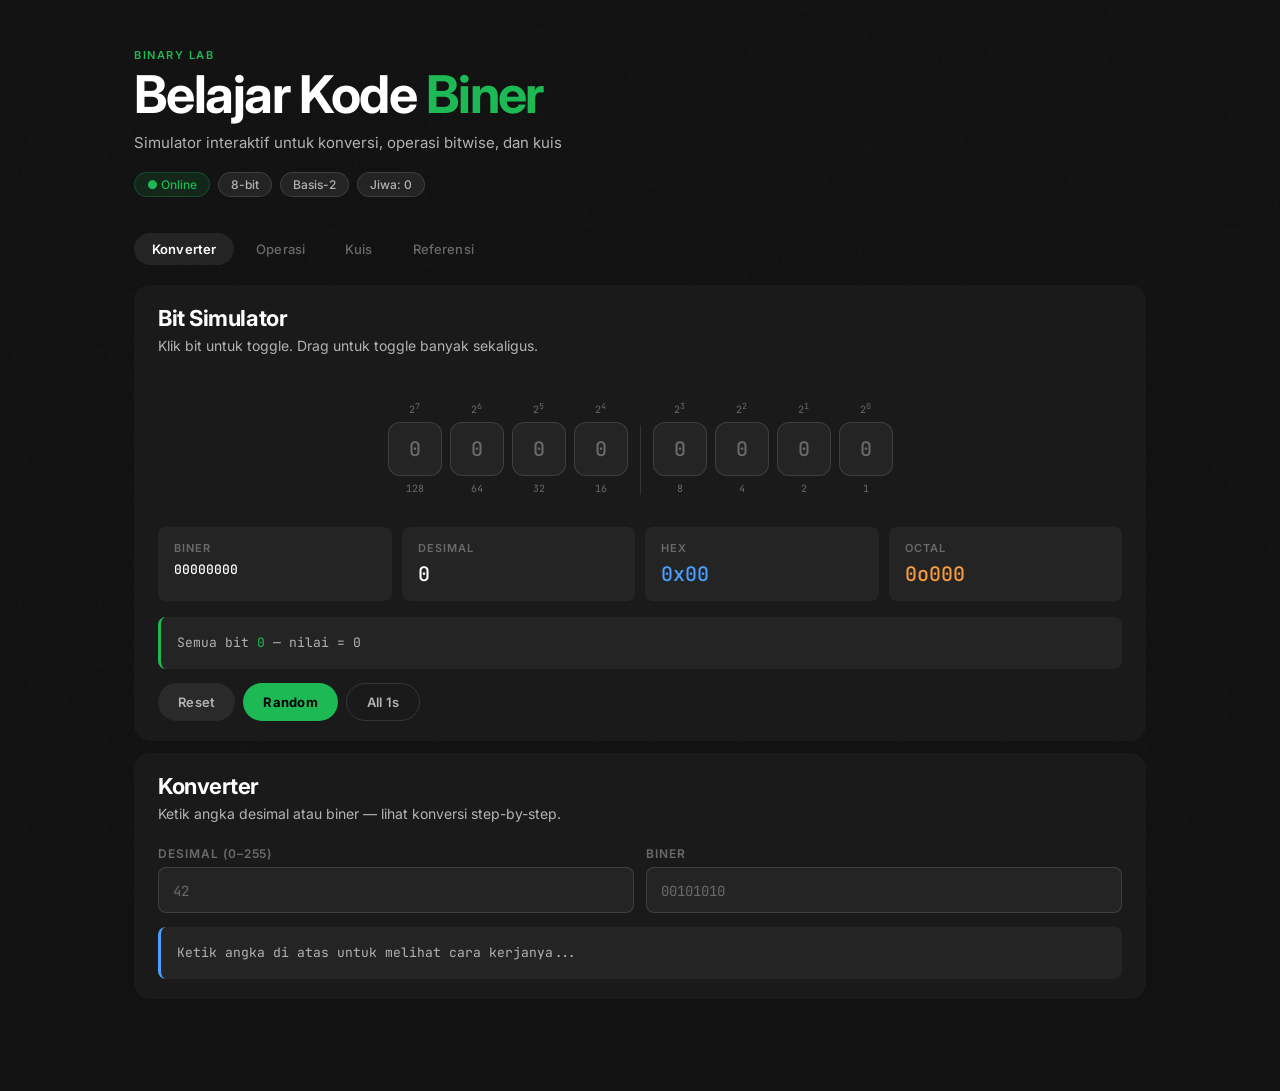
==== commit a2066925: "tes keberapa" ====
--- a/index.html
+++ b/index.html
@@ -3,273 +3,235 @@
 <head>
   <meta charset="UTF-8">
   <meta name="viewport" content="width=device-width, initial-scale=1.0">
-  <title>Binary Lab — Perpustakaan Roh Hutan</title>
+  <title>Binary Lab</title>
   <link rel="stylesheet" href="style.css">
 </head>
 <body>
-
-<!-- ===================== ANIMATED BACKGROUND ===================== -->
-<div class="scene-bg">
-  <div class="scene-sky"></div>
-  <div class="hill hill-1"></div>
-  <div class="hill hill-2"></div>
-  <div class="hill hill-3"></div>
-  <div id="spirits-bg"></div>
-</div>
-
 <div class="app">
 
-  <!-- ===================== HEADER ===================== -->
+  <!-- HEADER -->
   <div class="header">
-    <p class="header-eyebrow">✦ Perpustakaan Digital Roh Hutan ✦</p>
-    <h1>Binary <em>Lab</em></h1>
-    <p class="header-sub">Pelajari kode biner bersama roh-roh hutan yang menyimpan rahasia angka</p>
-    <div class="header-pills">
-      <span class="pill green">Sistem Online</span>
-      <span class="pill">Basis-2</span>
-      <span class="pill">8-bit Mode</span>
-      <span class="pill" id="header-score">Jiwa terkumpul: 0</span>
+    <p class="header-eyebrow">Binary Lab</p>
+    <h1>Belajar Kode <span>Biner</span></h1>
+    <p class="header-sub">Simulator interaktif untuk konversi, operasi bitwise, dan kuis</p>
+    <div class="header-meta">
+      <span class="meta-chip green">● Online</span>
+      <span class="meta-chip">8-bit</span>
+      <span class="meta-chip">Basis-2</span>
+      <span class="meta-chip" id="header-chip">Jiwa: <span id="header-score">0</span></span>
     </div>
   </div>
 
-  <!-- ===================== NAV TABS ===================== -->
-  <div class="nav-tabs">
-    <button class="tab-btn active" onclick="showTab('t1')">
-      <span class="ch-num">Bab I</span>Konverter
-    </button>
-    <button class="tab-btn" onclick="showTab('t2')">
-      <span class="ch-num">Bab II</span>Operasi Bitwise
-    </button>
-    <button class="tab-btn" onclick="showTab('t3')">
-      <span class="ch-num">Bab III</span>Kuis
-    </button>
-    <button class="tab-btn" onclick="showTab('t4')">
-      <span class="ch-num">Bab IV</span>Referensi
-    </button>
+  <!-- NAV -->
+  <div class="nav-wrap">
+    <button class="tab-btn active" onclick="showTab('t1')">Konverter</button>
+    <button class="tab-btn"        onclick="showTab('t2')">Operasi</button>
+    <button class="tab-btn"        onclick="showTab('t3')">Kuis</button>
+    <button class="tab-btn"        onclick="showTab('t4')">Referensi</button>
   </div>
 
-  <div class="panel">
-
-    <!-- ===================== TAB 1: KONVERTER ===================== -->
+  <div class="content">
+
+    <!-- ══ TAB 1: KONVERTER ══ -->
     <div class="section active" id="t1">
-      <div class="sec-title"><span class="leaf">🌿</span> Simulator Roh Biner</div>
-      <div class="sec-desc">
-        Klik roh-roh di bawah untuk membangunkan (1) atau menidurkan (0) mereka.
-        Roh yang terjaga bersinar emas — nilai mereka dijumlahkan secara otomatis.
-        Coba drag-klik untuk toggle banyak roh sekaligus!
-      </div>
-
-      <div id="bit-container" class="bit-container"></div>
-
-      <div class="result-grid">
-        <div class="result-card">
-          <div class="result-label">Biner</div>
-          <div class="result-value sm" id="r-bin">00000000</div>
-        </div>
-        <div class="result-card">
-          <div class="result-label">Desimal</div>
-          <div class="result-value" id="r-dec">0</div>
-        </div>
-        <div class="result-card">
-          <div class="result-label">Heksadesimal</div>
-          <div class="result-value sky" id="r-hex">0x00</div>
-        </div>
-        <div class="result-card">
-          <div class="result-label">Oktal</div>
-          <div class="result-value earth" id="r-oct">0o000</div>
-        </div>
-      </div>
-
-      <div class="scroll-box" id="r-step">
-        Bangunkan roh-roh di atas untuk melihat nilai mereka bergabung...
-      </div>
-
-      <div class="btn-row">
-        <button class="btn"       onclick="resetBits()">Tidurkan Semua</button>
-        <button class="btn sky"   onclick="randomBits()">Acak Roh</button>
-        <button class="btn earth" onclick="setBitsFromVal(255)">Bangunkan Semua</button>
-      </div>
-
-      <div class="divider"></div>
-
-      <div class="sec-title"><span class="leaf">🌾</span> Konverter Angka</div>
-      <div class="sec-desc">
-        Ketik angka desimal (0–255) untuk melihat konversi step-by-step, atau ketik biner langsung.
-      </div>
-
-      <div class="input-row">
-        <div class="input-group">
-          <div class="input-label">Masukkan Desimal</div>
-          <input type="number" class="input-field" id="d2b-input"
-            min="0" max="255" placeholder="contoh: 42" oninput="d2bConvert()">
-        </div>
-        <div class="input-group">
-          <div class="input-label">Atau Masukkan Biner</div>
-          <input type="text" class="input-field" id="b2d-input"
-            placeholder="contoh: 101010" oninput="b2dConvert()" maxlength="8">
-        </div>
-      </div>
-
-      <div class="result-grid" id="conv2-results" style="display:none"></div>
-      <div class="scroll-box sky" id="d2b-steps">Ketik angka di atas untuk melihat langkah-langkah konversi...</div>
-    </div>
-
-    <!-- ===================== TAB 2: OPERASI BITWISE ===================== -->
+
+      <div class="card">
+        <div class="sec-head">
+          <div class="sec-title">Bit Simulator</div>
+          <div class="sec-sub">Klik bit untuk toggle. Drag untuk toggle banyak sekaligus.</div>
+        </div>
+        <div id="bit-container" class="bit-container"></div>
+        <div class="stat-row">
+          <div class="stat-cell"><div class="stat-label">Biner</div><div class="stat-val sm" id="r-bin">00000000</div></div>
+          <div class="stat-cell"><div class="stat-label">Desimal</div><div class="stat-val" id="r-dec">0</div></div>
+          <div class="stat-cell"><div class="stat-label">Hex</div><div class="stat-val blue" id="r-hex">0x00</div></div>
+          <div class="stat-cell"><div class="stat-label">Octal</div><div class="stat-val amber" id="r-oct">0o000</div></div>
+        </div>
+        <div class="step-box" id="r-step">Klik bit di atas untuk mulai — bit aktif dijumlahkan.</div>
+        <div class="btn-row">
+          <button class="btn"         onclick="resetBits()">Reset</button>
+          <button class="btn primary" onclick="randomBits()">Random</button>
+          <button class="btn ghost"   onclick="setVal(255)">All 1s</button>
+        </div>
+      </div>
+
+      <div class="card">
+        <div class="sec-head">
+          <div class="sec-title">Konverter</div>
+          <div class="sec-sub">Ketik angka desimal atau biner — lihat konversi step-by-step.</div>
+        </div>
+        <div class="input-grid">
+          <div>
+            <div class="label">Desimal (0–255)</div>
+            <input type="number" class="input-field" id="d2b-input" min="0" max="255" placeholder="42" oninput="d2bConvert()">
+          </div>
+          <div>
+            <div class="label">Biner</div>
+            <input type="text" class="input-field" id="b2d-input" placeholder="00101010" maxlength="8" oninput="b2dConvert()">
+          </div>
+        </div>
+        <div class="stat-row" id="conv2-results" style="display:none"></div>
+        <div class="step-box blue" id="d2b-steps">Ketik angka di atas untuk melihat cara kerjanya...</div>
+      </div>
+
+    </div>
+
+    <!-- ══ TAB 2: OPERASI ══ -->
     <div class="section" id="t2">
-      <div class="sec-title"><span class="leaf">⚡</span> Operasi Bitwise</div>
-      <div class="sec-desc">
-        Operasi fundamental yang dipakai CPU setiap milidetik. Pelajari cara roh-roh biner
-        berinteraksi satu sama lain.
-      </div>
-
-      <div class="op-selector">
-        <button class="op-btn active"  onclick="setOp('AND')">AND</button>
-        <button class="op-btn sky"     onclick="setOp('OR')">OR</button>
-        <button class="op-btn earth"   onclick="setOp('XOR')">XOR</button>
-        <button class="op-btn red"     onclick="setOp('NOT')">NOT</button>
-        <button class="op-btn"         onclick="setOp('SHL')">Shift ←</button>
-        <button class="op-btn"         onclick="setOp('SHR')">Shift →</button>
-      </div>
-
-      <div class="lore-block" id="op-info">
-        <strong>AND</strong> — Output 1 hanya jika <strong>kedua</strong> bit = 1.
-        Dipakai untuk masking bit. Contoh: <code>1100 AND 1010 = 1000</code>
-      </div>
-
-      <div class="two-col">
-        <div>
-          <div style="margin-bottom:16px">
-            <div class="input-label">Input A</div>
-            <input type="text" class="input-field" id="op-a"
-              placeholder="00001111" maxlength="8" oninput="calcOp()" value="11001010">
-          </div>
-          <div id="op-b-wrap">
-            <div class="input-label">Input B</div>
-            <input type="text" class="input-field" id="op-b"
-              placeholder="11110000" maxlength="8" oninput="calcOp()" value="10110011">
-          </div>
-        </div>
-        <div>
-          <div class="op-display" id="op-display"></div>
-        </div>
-      </div>
-
-      <div class="scroll-box" id="op-explain"></div>
-
-      <div class="divider"></div>
-
-      <div class="sec-title"><span class="leaf">📜</span> Tabel Kebenaran</div>
-      <div id="truth-wrap"></div>
-    </div>
-
-    <!-- ===================== TAB 3: KUIS ===================== -->
+
+      <div class="card">
+        <div class="sec-head">
+          <div class="sec-title">Operasi Bitwise</div>
+          <div class="sec-sub">AND, OR, XOR, NOT, dan Bit Shift — operasi fundamental CPU setiap milidetik.</div>
+        </div>
+
+        <div class="op-tabs">
+          <button class="op-tab active" onclick="setOp('AND')">AND</button>
+          <button class="op-tab"        onclick="setOp('OR')">OR</button>
+          <button class="op-tab"        onclick="setOp('XOR')">XOR</button>
+          <button class="op-tab"        onclick="setOp('NOT')">NOT</button>
+          <button class="op-tab"        onclick="setOp('SHL')">SHL «</button>
+          <button class="op-tab"        onclick="setOp('SHR')">SHR »</button>
+        </div>
+
+        <div class="info-box" id="op-info" style="border-left-color:var(--accent)">
+          <strong>AND</strong> — Output <code>1</code> hanya jika kedua bit = 1. Buat masking. Contoh: <code>1100 AND 1010 = 1000</code>
+        </div>
+
+        <div style="display:grid;grid-template-columns:1fr 1fr;gap:16px;margin-bottom:16px">
+          <div>
+            <div style="margin-bottom:12px">
+              <div class="label">Input A</div>
+              <input type="text" class="input-field" id="op-a" placeholder="11001010" maxlength="8" oninput="calcOp()" value="11001010">
+            </div>
+            <div id="op-b-wrap">
+              <div class="label">Input B</div>
+              <input type="text" class="input-field" id="op-b" placeholder="10110011" maxlength="8" oninput="calcOp()" value="10110011">
+            </div>
+          </div>
+          <div class="op-visual" id="op-visual"></div>
+        </div>
+
+        <div class="step-box" id="op-exp"></div>
+      </div>
+
+      <div class="card">
+        <div class="sec-title" style="margin-bottom:16px">Tabel Kebenaran</div>
+        <div id="truth-wrap"></div>
+      </div>
+
+    </div>
+
+    <!-- ══ TAB 3: KUIS ══ -->
     <div class="section" id="t3">
-      <div class="sec-title"><span class="leaf">🌟</span> Tantangan Roh</div>
-      <div class="sec-desc">
-        Kumpulkan jiwa dengan menjawab pertanyaan dengan benar.
-        Jaga streak-mu agar kekuatan roh tetap membara!
-      </div>
-
-      <!-- Score panel -->
-      <div class="score-wrap">
-        <svg class="score-ring" width="80" height="80" viewBox="0 0 80 80">
-          <circle class="ring-track" cx="40" cy="40" r="33"/>
-          <circle class="ring-fill" id="ring-fill" cx="40" cy="40" r="33"
-            stroke-dasharray="207.3" stroke-dashoffset="207.3"/>
-          <text class="ring-center" x="40" y="37" id="ring-pct">0%</text>
-          <text class="ring-sub"    x="40" y="52">akurasi</text>
-        </svg>
-        <div style="flex:1; display:flex; flex-direction:column; gap:10px; justify-content:center;">
-          <div style="display:flex; align-items:baseline; gap:6px;">
-            <div class="score-nums"><span class="s-big" id="q-score">0</span> / <span id="q-total">0</span></div>
-            <div style="font-family:var(--body);font-size:11px;color:var(--text3);letter-spacing:0.1em;text-transform:uppercase">benar / total</div>
-          </div>
-          <div class="score-bar-outer"><div class="score-bar-inner" id="score-bar" style="width:0%"></div></div>
-          <div class="streak-badge" id="streak-badge">✦ Streak: 0</div>
+
+      <!-- Score -->
+      <div class="card card-sm">
+        <div style="display:flex;align-items:center;gap:16px;flex-wrap:wrap">
+          <svg width="64" height="64" viewBox="0 0 80 80">
+            <circle class="ring-track" cx="40" cy="40" r="33" fill="none" stroke="var(--bg3)" stroke-width="6"/>
+            <circle class="ring-fill" id="ring-fill" cx="40" cy="40" r="33" fill="none" stroke="var(--accent)"
+              stroke-width="6" stroke-linecap="round" stroke-dasharray="207.3" stroke-dashoffset="207.3"
+              style="transform:rotate(-90deg);transform-origin:center;transition:stroke-dashoffset .5s ease"/>
+            <text id="ring-pct" x="40" y="44" text-anchor="middle"
+              style="font-family:var(--mono);font-size:13px;font-weight:600;fill:var(--accent)">0%</text>
+          </svg>
+          <div style="flex:1;display:flex;flex-direction:column;gap:8px">
+            <div style="display:flex;align-items:baseline;gap:8px;flex-wrap:wrap">
+              <div style="font-size:13px;color:var(--text2)">
+                <span class="big" id="q-score" style="font-size:28px;font-weight:700;color:var(--accent)">0</span>
+                &nbsp;/&nbsp;<span id="q-total">0</span>
+              </div>
+              <span class="streak" id="streak">🔥 Streak 0</span>
+            </div>
+            <div class="prog-outer"><div class="prog-inner" id="prog-inner" style="width:0%"></div></div>
+          </div>
         </div>
       </div>
 
       <!-- Level & Mode -->
-      <div style="display:flex; gap:14px; align-items:flex-start; margin-bottom:22px; flex-wrap:wrap;">
-        <div>
-          <div class="input-label" style="margin-bottom:8px">Level kesulitan</div>
-          <div class="level-btns">
-            <button class="lvl-btn active" id="lvl-easy" onclick="setQuizLevel('easy')">Mudah (0–15)</button>
-            <button class="lvl-btn"        id="lvl-med"  onclick="setQuizLevel('med')">Sedang (0–63)</button>
-            <button class="lvl-btn"        id="lvl-hard" onclick="setQuizLevel('hard')">Susah (0–255)</button>
-          </div>
-        </div>
-        <div>
-          <div class="input-label" style="margin-bottom:8px">Mode soal</div>
-          <div class="level-btns">
-            <button class="lvl-btn active" id="mode-b2d" onclick="setQuizMode('b2d')">Bin → Dec</button>
-            <button class="lvl-btn"        id="mode-d2b" onclick="setQuizMode('d2b')">Dec → Bin</button>
-            <button class="lvl-btn"        id="mode-mix" onclick="setQuizMode('mix')">Campur</button>
+      <div class="card card-sm">
+        <div style="display:flex;flex-direction:column;gap:12px">
+          <div>
+            <div class="label" style="margin-bottom:8px">Level</div>
+            <div class="lvl-row">
+              <button class="lvl-btn active" id="lvl-easy" onclick="setLevel('easy')">Mudah (0–15)</button>
+              <button class="lvl-btn"        id="lvl-med"  onclick="setLevel('med')">Sedang (0–63)</button>
+              <button class="lvl-btn"        id="lvl-hard" onclick="setLevel('hard')">Susah (0–255)</button>
+            </div>
+          </div>
+          <div>
+            <div class="label" style="margin-bottom:8px">Mode</div>
+            <div class="lvl-row">
+              <button class="lvl-btn active" id="mode-b2d" onclick="setMode('b2d')">Bin → Dec</button>
+              <button class="lvl-btn"        id="mode-d2b" onclick="setMode('d2b')">Dec → Bin</button>
+              <button class="lvl-btn"        id="mode-mix" onclick="setMode('mix')">Campur</button>
+            </div>
           </div>
         </div>
       </div>
 
       <!-- Question -->
-      <div class="quiz-q-card">
-        <div class="quiz-label" id="quiz-label">✦ Baca Roh Biner</div>
-        <div class="quiz-question-text" id="quiz-q"></div>
+      <div class="quiz-card">
+        <div class="quiz-eyebrow" id="quiz-eyebrow">Biner → Desimal</div>
+        <div class="quiz-q-text" id="quiz-q-text"></div>
       </div>
 
       <div class="quiz-opts" id="quiz-opts"></div>
-      <div class="quiz-feedback" id="quiz-fb"></div>
-
-      <div class="btn-row" style="margin-top:16px">
-        <button class="btn sky" id="next-q-btn" onclick="nextQuestion()" style="display:none">
-          Soal Berikutnya →
-        </button>
-        <button class="btn earth" onclick="resetQuiz()">Mulai Ulang</button>
-      </div>
-    </div>
-
-    <!-- ===================== TAB 4: REFERENSI ===================== -->
+      <div class="quiz-fb"   id="quiz-fb"></div>
+      <div class="btn-row" style="margin-top:14px">
+        <button class="btn primary" id="next-btn" onclick="nextQ()" style="display:none">Lanjut →</button>
+        <button class="btn ghost"   onclick="resetQuiz()">Reset Skor</button>
+      </div>
+
+    </div>
+
+    <!-- ══ TAB 4: REFERENSI ══ -->
     <div class="section" id="t4">
-      <div class="sec-title"><span class="leaf">📖</span> Pangkat Dua Penting</div>
-      <div class="pow-grid" id="pow-grid"></div>
-
-      <div class="divider"></div>
-
-      <div class="sec-title"><span class="leaf">📋</span> Tabel Referensi 0–31</div>
-      <div style="overflow-x:auto; margin-bottom:24px;">
-        <table class="cheat-table" id="cheat-table"></table>
-      </div>
-
-      <div class="divider"></div>
-
-      <div class="sec-title"><span class="leaf">✨</span> Tips Cepat Hutan</div>
-      <div style="margin-bottom:16px; display:flex; flex-wrap:wrap; gap:6px;">
-        <span class="tip-tag green">bit terakhir 1 = ganjil</span>
-        <span class="tip-tag green">bit terakhir 0 = genap</span>
-        <span class="tip-tag sky">SHL = ×2</span>
-        <span class="tip-tag sky">SHR = ÷2</span>
-        <span class="tip-tag earth">4 bit = 1 nibble</span>
-        <span class="tip-tag earth">8 bit = 1 byte</span>
-        <span class="tip-tag green">NOT = flip semua bit</span>
-        <span class="tip-tag sky">0xFF = 255</span>
-      </div>
-
-      <div class="lore-block">
-        <strong>Hafalan Cepat:</strong> Pangkat 2 selalu dimulai dengan 1 dan diikuti 0-0-0…
-        Jadi <code>2⁵</code> = <code>100000</code>. Jumlah digit biner = eksponen + 1. Mudah kan?
-      </div>
-      <div class="lore-block">
-        <strong>Sign Bit:</strong> Bit paling kiri jadi tanda dalam sistem <em>signed</em>.
-        <code>0</code> = positif, <code>1</code> = negatif.
-        Contoh: <code>10000001</code> = -127 (two's complement).
-      </div>
-      <div class="lore-block">
-        <strong>Two's Complement:</strong> Cara komputer simpan negatif.
-        Flip semua bit (NOT) lalu tambah 1.
-        Contoh: <code>-5</code> = NOT(<code>00000101</code>) + 1 = <code>11111011</code>
-      </div>
-    </div>
-
-  </div><!-- end .panel -->
-</div><!-- end .app -->
+
+      <div class="card">
+        <div class="sec-title" style="margin-bottom:14px">Pangkat 2</div>
+        <div class="pow-grid" id="pow-grid"></div>
+      </div>
+
+      <div class="card">
+        <div class="sec-title" style="margin-bottom:14px">Tabel 0–31</div>
+        <div style="overflow-x:auto">
+          <table class="ref-table" id="ref-table"></table>
+        </div>
+      </div>
+
+      <div class="card">
+        <div class="sec-title" style="margin-bottom:12px">Tips Cepat</div>
+        <div class="tag-row">
+          <span class="tag green">bit terakhir 1 = ganjil</span>
+          <span class="tag green">bit terakhir 0 = genap</span>
+          <span class="tag blue">SHL = ×2</span>
+          <span class="tag blue">SHR = ÷2</span>
+          <span class="tag amber">4 bit = 1 nibble</span>
+          <span class="tag amber">8 bit = 1 byte</span>
+          <span class="tag green">NOT = flip semua</span>
+          <span class="tag blue">0xFF = 255</span>
+        </div>
+        <div class="divider"></div>
+        <div class="info-box">
+          <strong>Hafalan cepat:</strong> Pangkat 2 selalu diawali 1 lalu diikuti 0:
+          <code>1, 10, 100, 1000...</code> Jumlah digit = eksponen + 1.
+        </div>
+        <div class="info-box">
+          <strong>Two's Complement:</strong> Cara komputer simpan negatif.
+          Flip semua bit (NOT) + 1. Contoh: <code>-5</code> = NOT(<code>00000101</code>) + 1 = <code>11111011</code>
+        </div>
+        <div class="info-box">
+          <strong>Sign Bit:</strong> Bit paling kiri = tanda.
+          <code>0</code> = positif, <code>1</code> = negatif dalam sistem signed integer.
+        </div>
+      </div>
+
+    </div>
+
+  </div><!-- .content -->
+</div><!-- .app -->
 
 <div class="toast" id="toast"></div>
 <script src="script.js"></script>
--- a/style.css
+++ b/style.css
@@ -1,735 +1,463 @@
-/* =============================================
-   BINARY LAB — Ghibli Forest Edition
-   style.css
-   ============================================= */
-
-@import url('https://fonts.googleapis.com/css2?family=Playfair+Display:ital,wght@0,400;0,700;0,900;1,400&family=Nunito:wght@300;400;600;700&family=Courier+Prime:ital,wght@0,400;0,700;1,400&display=swap');
+@import url('https://fonts.googleapis.com/css2?family=Inter:wght@300;400;500;600;700&family=JetBrains+Mono:wght@400;500&display=swap');
 
 :root {
-  /* Backgrounds */
-  --bg:       #e8dcc8;
-  --bg2:      #f5ede0;
-  --bg3:      #fdf8f2;
-  --bg-sky:   #c8dff0;
-
-  /* Forest greens */
-  --forest:       #3d6b4f;
-  --forest-mid:   #5a8a6a;
-  --forest-light: #8ab898;
-  --forest-pale:  #d0e8d8;
-  --forest-dim:   rgba(61,107,79,0.13);
-
-  /* Sky blues */
-  --sky:      #5a8ab0;
-  --sky-mid:  #7aaac8;
-  --sky-pale: #d8eaf8;
-  --sky-dim:  rgba(90,138,176,0.13);
-
-  /* Earth ambers */
-  --earth:      #c47840;
-  --earth-mid:  #d8986a;
-  --earth-pale: #f8e8d0;
-  --earth-dim:  rgba(196,120,64,0.13);
-
-  /* Spirit glow (ON state) */
-  --spirit:     #e8c840;
-  --spirit-mid: #f0a830;
-  --spirit-dim: rgba(232,200,64,0.25);
-
-  /* Soot (OFF state) */
-  --soot:     #2d1f14;
-  --soot-mid: #4a3020;
-
-  /* Danger */
-  --red:     #c45040;
-  --red-dim: rgba(196,80,64,0.10);
-
-  /* Text */
-  --text:  #2d1f14;
-  --text2: #5c3d28;
-  --text3: #9b7050;
-
-  /* Borders */
-  --border:  rgba(92,61,40,0.18);
-  --border2: rgba(92,61,40,0.32);
-
-  /* Fonts */
-  --display: 'Playfair Display', Georgia, serif;
-  --body:    'Nunito', sans-serif;
-  --mono:    'Courier Prime', 'Courier New', monospace;
-
-  /* Radii */
-  --r-sm:  8px;
-  --r-md:  14px;
-  --r-lg:  20px;
-  --r-xl:  30px;
+  --bg:       #121212;
+  --bg2:      #1a1a1a;
+  --bg3:      #242424;
+  --bg4:      #2a2a2a;
+  --hover:    #303030;
+
+  --accent:   #1db954;
+  --accent2:  #1ed760;
+  --accent-dim: rgba(29,185,84,0.12);
+  --accent-glow: 0 0 20px rgba(29,185,84,0.18);
+
+  --text:     #ffffff;
+  --text2:    #b3b3b3;
+  --text3:    #6a6a6a;
+
+  --border:   rgba(255,255,255,0.07);
+  --border2:  rgba(255,255,255,0.12);
+
+  --red:      #f15e6c;
+  --red-dim:  rgba(241,94,108,0.12);
+  --amber:    #f59b42;
+  --amber-dim:rgba(245,155,66,0.12);
+  --blue:     #4a9eff;
+  --blue-dim: rgba(74,158,255,0.12);
+
+  --r:   8px;
+  --r-lg: 16px;
+
+  --sans: 'Inter', system-ui, sans-serif;
+  --mono: 'JetBrains Mono', monospace;
 }
 
 *, *::before, *::after { box-sizing: border-box; margin: 0; padding: 0; }
 html { scroll-behavior: smooth; }
 
 body {
-  font-family: var(--body);
+  font-family: var(--sans);
+  background: var(--bg);
   color: var(--text);
   min-height: 100vh;
   overflow-x: hidden;
-  background: var(--bg);
-  position: relative;
-}
-
-/* =============================================
-   ANIMATED BACKGROUND SCENE
-   ============================================= */
-.scene-bg {
-  position: fixed; inset: 0;
-  z-index: 0; pointer-events: none;
-  overflow: hidden;
-}
-
-/* Sky gradient */
-.scene-sky {
-  position: absolute; inset: 0;
-  background: linear-gradient(
-    180deg,
-    #b8d8f0 0%,
-    #c8e4f8 18%,
-    #d8eef8 35%,
-    #e8f4ee 52%,
-    #f0ead8 70%,
-    #e8dcc8 100%
-  );
-}
-
-/* Rolling hills */
-.hill {
-  position: absolute; bottom: 0;
-  border-radius: 50%;
-  transform: scaleX(3);
-}
-.hill-1 { width: 120%; height: 280px; left: -10%; background: #6a9858; opacity: 0.45; bottom: -60px; }
-.hill-2 { width: 90%;  height: 220px; left: 20%;  background: #5a8a6a; opacity: 0.35; bottom: -40px; }
-.hill-3 { width: 80%;  height: 160px; left: -5%;  background: #7ab888; opacity: 0.25; bottom: -20px; }
-
-/* Floating soot particles */
-.soot-particle {
-  position: absolute;
-  border-radius: 50%;
-  background: radial-gradient(circle at 38% 35%, #6b5548, #2d1f14);
-  animation: float-soot linear infinite;
+}
+
+/* Subtle noise texture */
+body::before {
+  content: '';
+  position: fixed; inset: 0; z-index: 0;
   pointer-events: none;
-}
-.soot-particle::before,
-.soot-particle::after {
-  content: '';
-  position: absolute;
-  background: white;
-  border-radius: 50%;
-  width: 28%; height: 32%;
-  top: 32%;
-}
-.soot-particle::before { left: 20%; }
-.soot-particle::after  { right: 20%; }
-
-@keyframes float-soot {
-  0%   { transform: translateY(110vh) rotate(0deg) translateX(0); opacity: 0; }
-  8%   { opacity: 0.55; }
-  50%  { transform: translateY(50vh)  rotate(180deg) translateX(20px); }
-  92%  { opacity: 0.55; }
-  100% { transform: translateY(-80px) rotate(360deg) translateX(-10px); opacity: 0; }
-}
-
-/* =============================================
-   APP WRAPPER
-   ============================================= */
+  background-image: url("data:image/svg+xml,%3Csvg viewBox='0 0 200 200' xmlns='http://www.w3.org/2000/svg'%3E%3Cfilter id='n'%3E%3CfeTurbulence type='fractalNoise' baseFrequency='0.9' numOctaves='4' stitchTiles='stitch'/%3E%3C/filter%3E%3Crect width='100%25' height='100%25' filter='url(%23n)' opacity='1'/%3E%3C/svg%3E");
+  opacity: 0.018;
+}
+
 .app {
   position: relative; z-index: 1;
-  max-width: 1160px; margin: 0 auto;
-  padding: 0 20px 80px;
-}
-
-/* =============================================
-   HEADER
-   ============================================= */
+  max-width: 1060px; margin: 0 auto;
+  padding: 0 24px 80px;
+}
+
+/* ── HEADER ─────────────────────────────── */
 .header {
-  padding: 50px 0 40px;
-  text-align: center;
-  position: relative;
+  padding: 48px 0 36px;
+  display: flex;
+  flex-direction: column;
+  align-items: flex-start;
+  gap: 6px;
 }
 .header-eyebrow {
-  font-family: var(--body);
-  font-size: 12px; font-weight: 600;
-  color: var(--forest-mid); letter-spacing: 0.25em;
-  text-transform: uppercase; margin-bottom: 14px;
-  opacity: 0.8;
+  font-size: 11px; font-weight: 600;
+  color: var(--accent); letter-spacing: 0.14em;
+  text-transform: uppercase;
 }
 .header h1 {
-  font-family: var(--display);
-  font-size: clamp(32px, 7vw, 64px);
-  font-weight: 900; font-style: italic;
-  color: var(--forest);
-  line-height: 1; margin-bottom: 10px;
-  text-shadow: 2px 4px 0px rgba(61,107,79,0.12);
-  letter-spacing: -0.01em;
-}
-.header h1 em {
-  font-style: normal;
-  color: var(--earth);
-  text-shadow: 2px 4px 0px rgba(196,120,64,0.15);
-}
+  font-size: clamp(32px, 5.5vw, 52px);
+  font-weight: 700; line-height: 1.05;
+  letter-spacing: -0.03em; color: var(--text);
+}
+.header h1 span { color: var(--accent); }
 .header-sub {
-  font-family: var(--body); font-weight: 300;
-  font-size: 15px; color: var(--text2);
-  letter-spacing: 0.05em; margin-bottom: 20px;
-}
-.header-pills {
-  display: flex; gap: 10px; justify-content: center; flex-wrap: wrap;
-}
-.pill {
-  font-family: var(--body); font-size: 12px; font-weight: 600;
-  letter-spacing: 0.08em; text-transform: uppercase;
-  padding: 5px 14px; border-radius: 999px;
-  border: 1.5px solid var(--border2);
-  background: rgba(255,255,255,0.6);
-  color: var(--text2);
-  backdrop-filter: blur(4px);
-}
-.pill.green {
-  border-color: var(--forest-mid);
-  color: var(--forest); background: var(--forest-dim);
-}
-
-/* =============================================
-   DIVIDER
-   ============================================= */
-.meadow-divider {
-  display: flex; align-items: center; gap: 12px;
-  margin: 0 0 28px;
-}
-.meadow-divider::before,
-.meadow-divider::after {
-  content: ''; flex: 1; height: 1px;
-  background: linear-gradient(90deg, transparent, var(--border2), transparent);
-}
-.meadow-divider span {
-  font-family: var(--body); font-size: 12px;
-  color: var(--text3); letter-spacing: 0.2em;
-  text-transform: uppercase; white-space: nowrap;
-}
-
-/* =============================================
-   NAV TABS — Storybook Chapters
-   ============================================= */
-.nav-tabs {
-  display: flex; gap: 4px; margin: 0 0 0;
-  flex-wrap: wrap;
-  border-bottom: 2px solid var(--border);
-  padding-bottom: 0;
+  font-size: 15px; font-weight: 400; color: var(--text2);
+  margin-top: 4px;
+}
+.header-meta {
+  display: flex; gap: 8px; flex-wrap: wrap; margin-top: 14px;
+}
+.meta-chip {
+  font-size: 12px; font-weight: 500;
+  color: var(--text2); background: var(--bg3);
+  border: 1px solid var(--border2);
+  padding: 4px 12px; border-radius: 999px;
+}
+.meta-chip.green {
+  color: var(--accent); background: var(--accent-dim);
+  border-color: rgba(29,185,84,0.25);
+}
+
+/* ── NAV TABS ────────────────────────────── */
+.nav-wrap {
+  display: flex; gap: 4px;
+  margin-bottom: 20px; flex-wrap: wrap;
 }
 .tab-btn {
-  font-family: var(--body); font-size: 13px; font-weight: 600;
-  color: var(--text3); background: rgba(255,255,255,0.4);
-  border: 1.5px solid transparent; border-bottom: none;
-  padding: 10px 22px; cursor: pointer;
-  letter-spacing: 0.05em;
-  transition: all 0.2s; border-radius: var(--r-sm) var(--r-sm) 0 0;
-  position: relative; bottom: -2px;
-  backdrop-filter: blur(4px);
-}
-.tab-btn:hover {
-  color: var(--forest); border-color: var(--border);
-  background: rgba(255,255,255,0.7);
-}
+  font-family: var(--sans); font-size: 13px; font-weight: 500;
+  color: var(--text3); background: transparent;
+  border: none; padding: 8px 18px; border-radius: 999px;
+  cursor: pointer; transition: all 0.15s; letter-spacing: 0.01em;
+}
+.tab-btn:hover { color: var(--text); background: var(--bg3); }
 .tab-btn.active {
-  color: var(--forest); font-weight: 700;
-  border-color: var(--border2); border-bottom-color: var(--bg2);
+  color: var(--text); background: var(--bg3);
+  font-weight: 600;
+}
+
+/* ── MAIN CONTENT AREA ───────────────────── */
+.content { min-height: 60vh; }
+.section { display: none; }
+.section.active { display: block; animation: fade-up 0.2s ease; }
+@keyframes fade-up {
+  from { opacity: 0; transform: translateY(6px); }
+  to   { opacity: 1; transform: translateY(0); }
+}
+
+/* ── SECTION HEADER ──────────────────────── */
+.sec-head { margin-bottom: 20px; }
+.sec-title {
+  font-size: 22px; font-weight: 700;
+  color: var(--text); letter-spacing: -0.02em; margin-bottom: 4px;
+}
+.sec-sub {
+  font-size: 14px; color: var(--text2); line-height: 1.6; font-weight: 400;
+}
+
+/* ── CARDS ───────────────────────────────── */
+.card {
   background: var(--bg2);
-}
-.tab-btn .ch-num {
-  font-size: 9px; font-weight: 400; color: var(--text3);
-  display: block; letter-spacing: 0.15em;
-  text-transform: uppercase; margin-bottom: 2px;
-}
-.tab-btn.active .ch-num { color: var(--earth-mid); }
-
-/* =============================================
-   PANEL — parchment card
-   ============================================= */
-.panel {
-  background: var(--bg2);
-  border: 1.5px solid var(--border2);
-  border-top: none;
-  border-radius: 0 var(--r-md) var(--r-md) var(--r-md);
-  padding: 32px;
-  position: relative;
-  overflow: hidden;
-  box-shadow: 0 8px 32px rgba(92,61,40,0.10), 0 2px 8px rgba(92,61,40,0.06);
-}
-.panel::before {
-  content: '';
-  position: absolute; top: 0; left: 0; right: 0; height: 3px;
-  background: linear-gradient(90deg, var(--forest), var(--earth), var(--sky));
-  opacity: 0.5;
-}
-
-.section { display: none; }
-.section.active { display: block; animation: page-turn 0.3s ease; }
-@keyframes page-turn {
-  from { opacity: 0; transform: translateY(8px); }
-  to   { opacity: 1; transform: translateY(0); }
-}
-
-/* =============================================
-   SECTION TITLES
-   ============================================= */
-.sec-title {
-  font-family: var(--display); font-size: 18px; font-weight: 700;
-  color: var(--forest); margin-bottom: 6px;
-  display: flex; align-items: center; gap: 12px;
-  letter-spacing: 0.01em;
-}
-.sec-title .leaf { font-size: 14px; }
-.sec-title::after {
-  content: ''; flex: 1; height: 1.5px;
-  background: linear-gradient(90deg, var(--forest-pale), transparent);
-}
-.sec-desc {
-  font-size: 14px; font-weight: 400; color: var(--text2);
-  margin-bottom: 24px; line-height: 1.75;
-}
-
-/* =============================================
-   BIT BUTTONS — Soot Sprites / Kodama Spirits
-   ============================================= */
+  border-radius: var(--r-lg);
+  padding: 20px 24px;
+  margin-bottom: 12px;
+}
+.card-sm { padding: 16px 20px; }
+
+/* ── BIT SIMULATOR ───────────────────────── */
 .bit-container {
-  display: flex; gap: 10px; justify-content: center;
-  flex-wrap: wrap; margin: 20px 0;
+  display: flex; gap: 8px;
+  justify-content: center; flex-wrap: wrap;
+  padding: 24px 0 16px;
 }
 .bit-unit {
   display: flex; flex-direction: column;
-  align-items: center; gap: 7px;
+  align-items: center; gap: 6px;
 }
 .bit-pow {
   font-family: var(--mono); font-size: 10px;
-  color: var(--text3); letter-spacing: 0.05em;
+  color: var(--text3); letter-spacing: 0.03em;
 }
 .bit-val-label {
   font-family: var(--mono); font-size: 10px; color: var(--text3);
 }
 .bit-sep {
-  width: 1.5px; background: var(--forest-pale);
-  margin: 0 6px; align-self: stretch; margin-top: 28px;
-  border-radius: 1px;
-}
-
-/* THE SOOT SPRITE */
+  width: 1px; background: var(--border2);
+  margin: 0 4px; align-self: stretch; margin-top: 24px;
+}
+
 .bit-btn {
-  width: 58px; height: 58px;
-  border-radius: 50%;
-  background: radial-gradient(circle at 38% 32%, #6b5548, #2d1f14);
-  border: 2px solid rgba(45,31,20,0.25);
-  cursor: pointer;
-  transition: all 0.18s cubic-bezier(0.34,1.56,0.64,1);
+  width: 54px; height: 54px;
+  border-radius: 12px;
+  background: var(--bg3); border: 1.5px solid var(--border2);
+  color: var(--text3); font-family: var(--mono); font-size: 20px; font-weight: 500;
+  cursor: pointer; transition: all 0.12s ease;
   display: flex; align-items: center; justify-content: center;
-  position: relative; overflow: hidden;
-  box-shadow: 1px 3px 8px rgba(45,31,20,0.35), inset 0 1px 0 rgba(255,255,255,0.05);
   user-select: none;
 }
-/* Eyes */
-.bit-btn::before,
-.bit-btn::after {
-  content: '';
-  position: absolute;
-  width: 10px; height: 12px;
-  background: radial-gradient(circle at 40% 35%, #fff, #ddd);
-  border-radius: 50%;
-  top: 35%;
-  transition: all 0.18s;
-}
-.bit-btn::before { left: 24%; }
-.bit-btn::after  { right: 24%; }
-
-/* Hover — sprite wiggles */
-.bit-btn:hover {
-  transform: scale(1.1) rotate(-5deg);
-  box-shadow: 2px 6px 14px rgba(45,31,20,0.4);
-}
-
-/* Active press */
-.bit-btn:active { transform: scale(0.9); }
-
-/* ON state — spirit glow */
+.bit-btn:hover { background: var(--hover); border-color: var(--border2); color: var(--text2); }
 .bit-btn.on {
-  background: radial-gradient(circle at 38% 32%, #f8e060, #e09820, #c07010);
-  border-color: rgba(224,152,32,0.5);
-  box-shadow:
-    0 0 12px rgba(232,200,64,0.7),
-    0 0 28px rgba(232,200,64,0.35),
-    0 0 50px rgba(232,184,40,0.15),
-    1px 3px 8px rgba(45,31,20,0.2);
-}
-/* ON eyes are dark */
-.bit-btn.on::before,
-.bit-btn.on::after {
-  background: radial-gradient(circle at 40% 35%, #3d2b1f, #1a0f0a);
-  width: 9px; height: 11px;
-}
-
-/* =============================================
-   RESULT CARDS
-   ============================================= */
-.result-grid {
+  background: var(--accent-dim);
+  border-color: var(--accent);
+  color: var(--accent);
+  box-shadow: var(--accent-glow);
+}
+.bit-btn:active { transform: scale(0.92); }
+
+/* ── STAT ROW ────────────────────────────── */
+.stat-row {
   display: grid;
-  grid-template-columns: repeat(auto-fit, minmax(140px, 1fr));
-  gap: 12px; margin: 20px 0;
-}
-.result-card {
-  background: var(--bg3); border: 1.5px solid var(--border);
-  border-radius: var(--r-md); padding: 14px 16px;
-  position: relative; overflow: hidden;
-  box-shadow: 0 2px 8px rgba(92,61,40,0.06);
-  transition: box-shadow 0.15s;
-}
-.result-card:hover { box-shadow: 0 4px 16px rgba(92,61,40,0.12); }
-.result-card::before {
-  content: ''; position: absolute; top: 0; left: 0; right: 0; height: 2px;
-  background: linear-gradient(90deg, var(--forest-light), var(--sky-mid));
-  opacity: 0.5;
-}
-.result-label {
-  font-family: var(--body); font-size: 10px; font-weight: 700;
-  color: var(--text3); letter-spacing: 0.18em; text-transform: uppercase;
-  margin-bottom: 8px;
-}
-.result-value {
-  font-family: var(--mono); font-size: 22px; font-weight: 700;
-  color: var(--forest); word-break: break-all; line-height: 1.2;
-}
-.result-value.sky   { color: var(--sky); }
-.result-value.earth { color: var(--earth); }
-.result-value.spirit{ color: var(--earth); }
-.result-value.sm    { font-size: 14px; letter-spacing: 0.05em; }
-
-/* =============================================
-   STEP / SCROLL BOX
-   ============================================= */
-.scroll-box {
-  background: var(--bg3); border: 1.5px solid var(--border);
-  border-left: 3px solid var(--forest-light);
-  border-radius: 0 var(--r-sm) var(--r-sm) 0;
-  padding: 14px 18px;
+  grid-template-columns: repeat(auto-fit, minmax(120px, 1fr));
+  gap: 10px; margin: 16px 0;
+}
+.stat-cell {
+  background: var(--bg3); border-radius: var(--r);
+  padding: 14px 16px;
+}
+.stat-label {
+  font-size: 11px; font-weight: 600;
+  color: var(--text3); letter-spacing: 0.1em;
+  text-transform: uppercase; margin-bottom: 6px;
+}
+.stat-val {
+  font-family: var(--mono); font-size: 20px; font-weight: 500;
+  color: var(--text); word-break: break-all;
+}
+.stat-val.green { color: var(--accent); }
+.stat-val.blue  { color: var(--blue); }
+.stat-val.amber { color: var(--amber); }
+.stat-val.sm    { font-size: 13px; }
+
+/* ── STEP BOX ────────────────────────────── */
+.step-box {
+  background: var(--bg3); border-radius: var(--r);
+  border-left: 3px solid var(--accent);
+  padding: 14px 16px;
   font-family: var(--mono); font-size: 13px; color: var(--text2);
-  line-height: 1.95; white-space: pre-wrap; word-break: break-all;
-  min-height: 52px; margin: 12px 0;
-  box-shadow: 0 2px 8px rgba(92,61,40,0.04);
-}
-.scroll-box.sky   { border-left-color: var(--sky-mid); }
-.scroll-box.earth { border-left-color: var(--earth-mid); }
-.scroll-box .hl  { color: var(--forest); font-weight: 700; }
-.scroll-box .hl2 { color: var(--earth); font-weight: 700; }
-.scroll-box .hl3 { color: var(--sky); font-weight: 700; }
-
-/* =============================================
-   INPUTS
-   ============================================= */
-.input-row {
-  display: flex; gap: 12px; align-items: stretch;
-  margin: 12px 0; flex-wrap: wrap;
-}
-.input-group { flex: 1; min-width: 160px; }
-.input-label {
-  font-family: var(--body); font-size: 11px; font-weight: 700;
-  color: var(--text3); letter-spacing: 0.15em; text-transform: uppercase;
-  margin-bottom: 6px;
+  line-height: 1.85; white-space: pre-wrap; word-break: break-all;
+  min-height: 46px;
+}
+.step-box.blue  { border-left-color: var(--blue); }
+.step-box.amber { border-left-color: var(--amber); }
+.step-box .h1 { color: var(--accent); }
+.step-box .h2 { color: var(--blue); }
+.step-box .h3 { color: var(--amber); }
+
+/* ── INPUTS ──────────────────────────────── */
+.label {
+  font-size: 12px; font-weight: 600; color: var(--text3);
+  letter-spacing: 0.08em; text-transform: uppercase; margin-bottom: 6px;
 }
 .input-field {
-  flex: 1; min-width: 180px; width: 100%;
-  background: var(--bg3); border: 1.5px solid var(--border2);
-  border-radius: var(--r-sm); padding: 12px 16px;
-  font-family: var(--mono); font-size: 18px; color: var(--forest);
-  outline: none; transition: border-color 0.15s, box-shadow 0.15s;
+  width: 100%; background: var(--bg3);
+  border: 1.5px solid var(--border2);
+  border-radius: var(--r); padding: 11px 14px;
+  font-family: var(--mono); font-size: 17px; color: var(--text);
+  outline: none; transition: border-color 0.15s;
 }
 .input-field::placeholder { color: var(--text3); font-size: 14px; }
-.input-field:focus {
-  border-color: var(--forest-mid);
-  box-shadow: 0 0 0 3px var(--forest-dim);
-}
-
-/* =============================================
-   BUTTONS
-   ============================================= */
+.input-field:focus { border-color: var(--accent); }
+.input-grid {
+  display: grid; grid-template-columns: 1fr 1fr; gap: 12px; margin: 14px 0;
+}
+@media (max-width: 520px) { .input-grid { grid-template-columns: 1fr; } }
+
+/* ── BUTTONS ─────────────────────────────── */
 .btn {
-  font-family: var(--body); font-size: 13px; font-weight: 700;
-  letter-spacing: 0.08em; text-transform: uppercase;
-  color: var(--forest); background: var(--forest-dim);
-  border: 1.5px solid var(--forest-light); border-radius: var(--r-sm);
-  padding: 11px 22px; cursor: pointer; transition: all 0.15s;
-  white-space: nowrap;
-}
-.btn:hover {
-  background: var(--forest-pale);
-  box-shadow: 0 4px 12px var(--forest-dim);
-  transform: translateY(-1px);
-}
-.btn:active { transform: translateY(0) scale(0.97); }
-.btn.sky  { color: var(--sky);   background: var(--sky-dim);   border-color: var(--sky-mid); }
-.btn.sky:hover  { background: var(--sky-pale); box-shadow: 0 4px 12px var(--sky-dim); }
-.btn.earth{ color: var(--earth); background: var(--earth-dim); border-color: var(--earth-mid); }
-.btn.earth:hover{ background: var(--earth-pale); box-shadow: 0 4px 12px var(--earth-dim); }
-.btn.red  { color: var(--red);   background: var(--red-dim);   border-color: rgba(196,80,64,0.4); }
-.btn-row  { display: flex; gap: 8px; flex-wrap: wrap; margin: 14px 0; }
-
-/* =============================================
-   DIVIDER LINE
-   ============================================= */
+  font-family: var(--sans); font-size: 13px; font-weight: 600;
+  letter-spacing: 0.02em; padding: 10px 20px; border-radius: 999px;
+  border: none; cursor: pointer; transition: all 0.12s;
+  background: var(--bg4); color: var(--text2);
+}
+.btn:hover { background: var(--hover); color: var(--text); transform: scale(1.02); }
+.btn:active { transform: scale(0.97); }
+.btn.primary { background: var(--accent); color: #000; font-weight: 700; }
+.btn.primary:hover { background: var(--accent2); box-shadow: var(--accent-glow); }
+.btn.ghost { background: transparent; border: 1.5px solid var(--border2); color: var(--text2); }
+.btn.ghost:hover { border-color: var(--text2); color: var(--text); }
+.btn-row { display: flex; gap: 8px; flex-wrap: wrap; margin-top: 14px; }
+
+/* ── DIVIDER ─────────────────────────────── */
 .divider {
-  height: 1.5px; margin: 28px 0;
-  background: linear-gradient(90deg, transparent, var(--forest-pale), var(--sky-pale), transparent);
-}
-
-/* =============================================
-   2-COL GRID
-   ============================================= */
-.two-col { display: grid; grid-template-columns: 1fr 1fr; gap: 20px; }
-@media (max-width: 640px) { .two-col { grid-template-columns: 1fr; } }
-
-/* =============================================
-   OPERATION DISPLAY (TAB 2)
-   ============================================= */
-.op-display {
-  font-family: var(--mono); font-size: 17px; line-height: 2.1;
-  padding: 20px; background: var(--bg3);
-  border: 1.5px solid var(--border); border-radius: var(--r-md);
-  text-align: right; letter-spacing: 0.12em;
-  box-shadow: 0 2px 8px rgba(92,61,40,0.06);
+  height: 1px; background: var(--border);
+  margin: 28px 0;
+}
+
+/* ── OP SELECTOR ─────────────────────────── */
+.op-tabs {
+  display: flex; gap: 4px; flex-wrap: wrap; margin-bottom: 16px;
+  background: var(--bg3); border-radius: var(--r);
+  padding: 4px;
+}
+.op-tab {
+  font-family: var(--mono); font-size: 12px; font-weight: 500;
+  color: var(--text3); background: transparent;
+  border: none; padding: 8px 16px; border-radius: 6px;
+  cursor: pointer; transition: all 0.12s; letter-spacing: 0.04em;
+}
+.op-tab:hover { color: var(--text); background: var(--bg4); }
+.op-tab.active { background: var(--bg); color: var(--text); font-weight: 600; }
+
+.op-visual {
+  background: var(--bg3); border-radius: var(--r-lg);
+  padding: 20px 24px;
+  font-family: var(--mono); font-size: 16px; line-height: 2.2;
 }
 .op-row { display: flex; justify-content: space-between; align-items: center; }
-.op-label-col { color: var(--text3); font-size: 12px; text-align: left; min-width: 56px; }
-.op-val .bit-1 { color: var(--forest); font-weight: 700; }
-.op-val .bit-0 { color: var(--text3); }
-.op-line { border-top: 1.5px solid var(--border2); margin: 6px 0; flex: 1; }
-.op-result { color: var(--earth); font-weight: 700; font-size: 19px; }
-
-.op-selector { display: flex; gap: 6px; margin: 14px 0; flex-wrap: wrap; }
-.op-btn {
-  font-family: var(--mono); font-size: 13px; font-weight: 700;
-  color: var(--text2); background: var(--bg3);
-  border: 1.5px solid var(--border); padding: 8px 18px;
-  border-radius: var(--r-sm); cursor: pointer; transition: all 0.15s;
-}
-.op-btn:hover { border-color: var(--border2); color: var(--text); }
-.op-btn.active       { color: var(--forest); border-color: var(--forest-mid); background: var(--forest-dim); }
-.op-btn.sky.active   { color: var(--sky);    border-color: var(--sky-mid);    background: var(--sky-dim); }
-.op-btn.earth.active { color: var(--earth);  border-color: var(--earth-mid);  background: var(--earth-dim); }
-.op-btn.red.active   { color: var(--red);    border-color: rgba(196,80,64,0.5); background: var(--red-dim); }
-
-/* =============================================
-   TRUTH TABLE
-   ============================================= */
-.truth-table { width: 100%; border-collapse: collapse; font-family: var(--mono); font-size: 13px; }
-.truth-table th {
-  color: var(--text3); font-size: 11px; font-weight: 700; letter-spacing: 0.18em;
-  text-transform: uppercase; padding: 10px 14px;
-  border-bottom: 1.5px solid var(--border); text-align: center;
-}
-.truth-table td {
-  padding: 8px 14px; text-align: center;
-  border-bottom: 1px solid rgba(92,61,40,0.06); transition: background 0.1s;
-  color: var(--text2);
-}
-.truth-table tr:hover td { background: var(--bg3); }
-.truth-table .c1 { color: var(--forest); font-weight: 700; }
-.truth-table .g1 { color: var(--earth);  font-weight: 700; }
-.truth-table .r0 { color: var(--text3); }
-
-/* =============================================
-   QUIZ (TAB 3)
-   ============================================= */
-.quiz-q-card {
-  background: var(--bg3); border: 1.5px solid var(--border);
-  border-radius: var(--r-lg); padding: 24px 28px; margin-bottom: 20px;
-  box-shadow: 0 4px 16px rgba(92,61,40,0.08);
-  text-align: center; position: relative; overflow: hidden;
-}
-.quiz-q-card::before {
-  content: '';
-  position: absolute; inset: 0;
-  background: linear-gradient(135deg, var(--forest-dim), transparent 60%);
-  pointer-events: none;
-}
-.quiz-label {
-  font-family: var(--body); font-size: 11px; font-weight: 700;
-  color: var(--forest-mid); letter-spacing: 0.2em;
-  text-transform: uppercase; margin-bottom: 10px; opacity: 0.8;
-}
-.quiz-question-text {
-  font-family: var(--display); font-size: 16px; font-style: italic;
-  color: var(--text); line-height: 1.7; margin-bottom: 6px;
-}
-.quiz-question-text strong { font-style: normal; color: var(--forest); }
+.op-key  { font-size: 12px; color: var(--text3); min-width: 50px; }
+.op-val .b1 { color: var(--text); font-weight: 500; }
+.op-val .b0 { color: var(--text3); }
+.op-divline { flex: 1; height: 1px; background: var(--border2); margin: 0 12px; }
+.op-res { color: var(--accent); font-weight: 600; font-size: 17px; }
+
+/* ── TRUTH TABLE ─────────────────────────── */
+.t-table { width: 100%; border-collapse: collapse; font-family: var(--mono); font-size: 13px; }
+.t-table th {
+  color: var(--text3); font-size: 11px; font-weight: 600;
+  letter-spacing: 0.1em; text-transform: uppercase;
+  padding: 10px 16px; text-align: center;
+  border-bottom: 1px solid var(--border);
+}
+.t-table td {
+  padding: 9px 16px; text-align: center;
+  border-bottom: 1px solid var(--border); color: var(--text2);
+}
+.t-table tr:last-child td { border-bottom: none; }
+.t-table tr:hover td { background: var(--bg3); }
+.t-table .c1 { color: var(--text); font-weight: 500; }
+.t-table .g1 { color: var(--accent); font-weight: 600; }
+.t-table .r0 { color: var(--text3); }
+
+/* ── QUIZ ────────────────────────────────── */
+.quiz-card {
+  background: var(--bg2); border-radius: var(--r-lg);
+  padding: 28px; margin-bottom: 16px;
+  text-align: center;
+}
+.quiz-eyebrow {
+  font-size: 11px; font-weight: 600; color: var(--accent);
+  letter-spacing: 0.14em; text-transform: uppercase;
+  margin-bottom: 12px;
+}
+.quiz-q-text {
+  font-size: 16px; font-weight: 500; color: var(--text2);
+  line-height: 1.6; margin-bottom: 6px;
+}
+.quiz-q-text strong { color: var(--text); font-weight: 700; }
 .q-code {
-  font-family: var(--mono); font-size: 30px; font-weight: 700; font-style: normal;
-  color: var(--forest); display: block; margin: 10px 0;
-  letter-spacing: 0.18em; line-height: 1.3;
-}
+  font-family: var(--mono); font-size: 34px; font-weight: 600;
+  color: var(--text); display: block; margin: 10px 0;
+  letter-spacing: 0.12em; line-height: 1.2;
+}
+
 .quiz-opts { display: grid; grid-template-columns: 1fr 1fr; gap: 10px; }
 @media (max-width: 480px) { .quiz-opts { grid-template-columns: 1fr; } }
 .quiz-opt {
   background: var(--bg3); border: 1.5px solid var(--border2);
-  font-family: var(--mono); font-size: 16px; font-weight: 700; color: var(--text);
-  padding: 14px 18px; border-radius: var(--r-md); cursor: pointer;
-  text-align: center; letter-spacing: 0.08em;
-  transition: all 0.15s; box-shadow: 0 2px 8px rgba(92,61,40,0.06);
-}
-.quiz-opt:hover {
-  border-color: var(--forest-mid); color: var(--forest);
-  background: var(--forest-dim); transform: translateY(-2px);
-  box-shadow: 0 4px 14px rgba(61,107,79,0.15);
-}
+  font-family: var(--mono); font-size: 15px; font-weight: 500;
+  color: var(--text2); padding: 16px; border-radius: var(--r-lg);
+  cursor: pointer; text-align: center; transition: all 0.12s;
+}
+.quiz-opt:hover { background: var(--hover); border-color: var(--text3); color: var(--text); }
 .quiz-opt.correct {
-  border-color: var(--forest); color: var(--forest);
-  background: var(--forest-pale);
-  box-shadow: 0 0 0 3px var(--forest-dim);
-}
-.quiz-opt.wrong    { border-color: var(--red);    color: var(--red);    background: var(--red-dim); }
-.quiz-opt.revealed { border-color: var(--forest); color: var(--forest); background: var(--forest-pale); }
-
-.quiz-feedback {
-  margin-top: 14px; padding: 12px 18px;
-  font-family: var(--body); font-size: 14px; font-weight: 600;
-  border-radius: var(--r-sm); display: none; line-height: 1.6;
-}
-.quiz-feedback.show { display: block; }
-.quiz-feedback.ok { border: 1.5px solid var(--forest-mid); color: var(--forest); background: var(--forest-pale); }
-.quiz-feedback.no { border: 1.5px solid rgba(196,80,64,0.4); color: var(--red); background: var(--red-dim); }
-
-/* Score panel */
-.score-wrap {
-  display: flex; gap: 16px; align-items: center;
+  background: var(--accent-dim); border-color: var(--accent);
+  color: var(--accent);
+}
+.quiz-opt.wrong   { background: var(--red-dim); border-color: var(--red); color: var(--red); }
+.quiz-opt.revealed{ background: var(--accent-dim); border-color: var(--accent); color: var(--accent); }
+
+.quiz-fb {
+  margin-top: 14px; padding: 12px 16px;
+  font-size: 13px; font-weight: 500; border-radius: var(--r);
+  display: none; text-align: left;
+}
+.quiz-fb.show { display: block; }
+.quiz-fb.ok { background: var(--accent-dim); color: var(--accent); border: 1px solid rgba(29,185,84,0.25); }
+.quiz-fb.no { background: var(--red-dim);    color: var(--red);    border: 1px solid rgba(241,94,108,0.25); }
+
+/* Score bar */
+.score-bar-wrap {
+  display: flex; align-items: center; gap: 12px;
+  background: var(--bg3); border-radius: var(--r);
+  padding: 14px 18px; margin-bottom: 20px;
+  flex-wrap: wrap; gap: 12px;
+}
+.score-nums { font-size: 13px; color: var(--text2); white-space: nowrap; }
+.score-nums .big { font-size: 26px; font-weight: 700; color: var(--accent); }
+.prog-outer { flex: 1; min-width: 80px; height: 4px; background: var(--bg4); border-radius: 2px; }
+.prog-inner { height: 100%; background: var(--accent); border-radius: 2px; transition: width 0.4s ease; }
+.streak {
+  font-size: 12px; font-weight: 600; color: var(--amber);
+  background: var(--amber-dim); padding: 4px 12px;
+  border-radius: 999px; white-space: nowrap;
+}
+
+.lvl-row { display: flex; gap: 6px; flex-wrap: wrap; margin-bottom: 6px; }
+.lvl-btn {
+  font-size: 12px; font-weight: 500;
   background: var(--bg3); border: 1.5px solid var(--border);
-  border-radius: var(--r-lg); padding: 18px 24px; margin-bottom: 24px;
-  flex-wrap: wrap; box-shadow: 0 2px 8px rgba(92,61,40,0.06);
-}
-.score-ring { flex-shrink: 0; }
-.ring-track  { fill: none; stroke: var(--forest-pale); stroke-width: 6; }
-.ring-fill   {
-  fill: none; stroke: var(--forest-mid); stroke-width: 6;
-  stroke-linecap: round; transition: stroke-dashoffset 0.5s ease;
-  transform-origin: center; transform: rotate(-90deg);
-}
-.ring-center { font-family: var(--mono); font-size: 13px; fill: var(--forest); text-anchor: middle; dominant-baseline: middle; font-weight: 700; }
-.ring-sub    { font-family: var(--body); font-size: 9px; fill: var(--text3); text-anchor: middle; letter-spacing: 0.1em; }
-
-.score-nums { font-family: var(--display); font-size: 14px; color: var(--text2); }
-.s-big { font-size: 30px; color: var(--forest); font-weight: 700; }
-.score-bar-outer { flex: 1; min-width: 80px; height: 6px; background: var(--forest-pale); border-radius: 3px; }
-.score-bar-inner { height: 100%; background: linear-gradient(90deg, var(--forest-mid), var(--earth)); border-radius: 3px; transition: width 0.4s ease; }
-
-.streak-badge {
-  font-family: var(--body); font-size: 12px; font-weight: 700;
-  color: var(--earth); border: 1.5px solid var(--earth-mid);
-  background: var(--earth-pale); padding: 5px 14px;
-  border-radius: 999px; letter-spacing: 0.06em;
-}
-.level-btns { display: flex; gap: 6px; flex-wrap: wrap; }
-.lvl-btn {
-  font-family: var(--body); font-size: 12px; font-weight: 600;
-  letter-spacing: 0.06em; color: var(--text3);
-  background: var(--bg3); border: 1.5px solid var(--border);
-  padding: 6px 14px; border-radius: 999px; cursor: pointer;
-  transition: all 0.15s; text-transform: uppercase;
-}
-.lvl-btn:hover  { color: var(--forest); border-color: var(--forest-light); }
-.lvl-btn.active { color: var(--forest); border-color: var(--forest-mid); background: var(--forest-pale); font-weight: 700; }
-
-/* =============================================
-   CHEATSHEET (TAB 4)
-   ============================================= */
-.cheat-table { width: 100%; border-collapse: collapse; }
-.cheat-table th {
-  font-family: var(--body); font-size: 11px; font-weight: 700; letter-spacing: 0.15em;
+  color: var(--text3); padding: 6px 14px; border-radius: 999px;
+  cursor: pointer; transition: all 0.12s;
+}
+.lvl-btn:hover  { color: var(--text2); border-color: var(--border2); }
+.lvl-btn.active { color: var(--accent); border-color: var(--accent); background: var(--accent-dim); font-weight: 600; }
+
+/* ── CHEATSHEET ──────────────────────────── */
+.pow-grid {
+  display: grid;
+  grid-template-columns: repeat(auto-fill, minmax(88px, 1fr));
+  gap: 8px; margin: 14px 0;
+}
+.pow-cell {
+  background: var(--bg3); border-radius: var(--r);
+  padding: 12px 10px; text-align: center;
+  transition: background 0.12s; cursor: default;
+}
+.pow-cell:hover { background: var(--hover); }
+.pow-cell .p-exp { font-family: var(--mono); font-size: 11px; color: var(--text3); margin-bottom: 4px; }
+.pow-cell .p-val { font-family: var(--mono); font-size: 15px; font-weight: 600; color: var(--accent); }
+
+.ref-table { width: 100%; border-collapse: collapse; }
+.ref-table th {
+  font-size: 11px; font-weight: 600; letter-spacing: 0.1em;
   text-transform: uppercase; color: var(--text3);
-  padding: 10px 12px; border-bottom: 1.5px solid var(--border); text-align: left;
-}
-.cheat-table td {
-  font-family: var(--mono); font-size: 13px; padding: 8px 12px;
-  border-bottom: 1px solid rgba(92,61,40,0.05); color: var(--text2);
-  transition: background 0.1s;
-}
-.cheat-table tr:hover td { background: var(--bg3); }
-.cheat-table .td-dec  { color: var(--earth);  font-size: 14px; font-weight: 700; }
-.cheat-table .td-bin  { color: var(--forest); letter-spacing: 0.1em; font-weight: 700; }
-.cheat-table .td-hex  { color: var(--sky); font-weight: 700; }
-.cheat-table .td-note { color: var(--text3); font-size: 11px; font-style: italic; }
-
-.pow-grid {
-  display: grid; grid-template-columns: repeat(auto-fill, minmax(96px, 1fr)); gap: 8px; margin: 16px 0;
-}
-.pow-card {
-  background: var(--bg3); border: 1.5px solid var(--border);
-  border-radius: var(--r-md); padding: 12px; text-align: center;
-  transition: all 0.15s; cursor: default;
-}
-.pow-card:hover { border-color: var(--forest-light); box-shadow: 0 2px 8px var(--forest-dim); }
-.pow-card .p-exp { font-family: var(--mono); font-size: 11px; color: var(--text3); margin-bottom: 4px; }
-.pow-card .p-val { font-family: var(--mono); font-size: 16px; color: var(--forest); font-weight: 700; }
-
-/* =============================================
-   INFO BLOCK / LORE SCROLL
-   ============================================= */
-.lore-block {
-  background: var(--earth-pale); border: 1.5px solid rgba(196,120,64,0.25);
-  border-left: 3px solid var(--earth-mid); border-radius: 0 var(--r-sm) var(--r-sm) 0;
-  padding: 14px 18px; margin: 12px 0;
-  font-family: var(--body); font-size: 14px; color: var(--text2);
-  line-height: 1.75;
-}
-.lore-block strong { color: var(--earth); font-weight: 700; }
-.lore-block code {
-  font-family: var(--mono); color: var(--forest);
-  font-size: 13px; background: var(--forest-dim);
-  padding: 1px 5px; border-radius: 4px;
-}
-
-.tip-tag {
-  display: inline-block; font-family: var(--body); font-size: 11px; font-weight: 700;
-  letter-spacing: 0.08em; padding: 3px 12px; border-radius: 999px; margin: 3px;
-  text-transform: uppercase; border: 1.5px solid transparent;
-}
-.tip-tag.green { color: var(--forest); border-color: var(--forest-light); background: var(--forest-pale); }
-.tip-tag.sky   { color: var(--sky);    border-color: var(--sky-light);    background: var(--sky-pale); }
-.tip-tag.earth { color: var(--earth);  border-color: var(--earth-mid);    background: var(--earth-pale); }
-
-/* =============================================
-   TOAST
-   ============================================= */
+  padding: 10px 14px; border-bottom: 1px solid var(--border); text-align: left;
+}
+.ref-table td {
+  font-family: var(--mono); font-size: 13px;
+  padding: 8px 14px; border-bottom: 1px solid var(--border);
+  color: var(--text2); transition: background 0.1s;
+}
+.ref-table tr:last-child td { border-bottom: none; }
+.ref-table tr:hover td { background: var(--bg3); }
+.ref-table .d  { color: var(--amber); font-weight: 600; }
+.ref-table .b  { color: var(--text); font-weight: 500; letter-spacing: 0.06em; }
+.ref-table .h  { color: var(--blue); font-weight: 500; }
+.ref-table .n  { color: var(--text3); font-size: 11px; font-style: italic; font-family: var(--sans); }
+
+.info-box {
+  background: var(--bg3); border-radius: var(--r);
+  border-left: 3px solid var(--amber);
+  padding: 14px 16px; margin: 10px 0;
+  font-size: 14px; color: var(--text2); line-height: 1.7;
+}
+.info-box strong { color: var(--amber); }
+.info-box code {
+  font-family: var(--mono); font-size: 12px; color: var(--accent);
+  background: var(--accent-dim); padding: 1px 5px; border-radius: 4px;
+}
+
+.tag-row { display: flex; flex-wrap: wrap; gap: 6px; margin: 12px 0; }
+.tag {
+  font-size: 12px; font-weight: 500; padding: 4px 12px;
+  border-radius: 999px; border: 1px solid transparent;
+}
+.tag.green { color: var(--accent); background: var(--accent-dim); border-color: rgba(29,185,84,0.25); }
+.tag.blue  { color: var(--blue);   background: var(--blue-dim);   border-color: rgba(74,158,255,0.25); }
+.tag.amber { color: var(--amber);  background: var(--amber-dim);  border-color: rgba(245,155,66,0.25); }
+
+/* ── TOAST ───────────────────────────────── */
 .toast {
-  position: fixed; bottom: 28px; right: 28px; z-index: 1000;
-  font-family: var(--body); font-size: 14px; font-weight: 600;
-  background: var(--bg3); border: 1.5px solid var(--forest-mid);
-  color: var(--forest); padding: 12px 20px; border-radius: var(--r-md);
-  box-shadow: 0 8px 24px rgba(61,107,79,0.18);
-  transform: translateY(100px); opacity: 0;
-  transition: all 0.3s cubic-bezier(0.34,1.56,0.64,1);
-  pointer-events: none; max-width: 280px;
-}
-.toast.show  { transform: translateY(0); opacity: 1; }
-.toast.earth { border-color: var(--earth-mid); color: var(--earth); box-shadow: 0 8px 24px rgba(196,120,64,0.18); }
-
-/* =============================================
-   RESPONSIVE
-   ============================================= */
+  position: fixed; bottom: 24px; left: 50%; transform: translate(-50%, 80px);
+  z-index: 999; font-size: 13px; font-weight: 600;
+  background: var(--text); color: var(--bg);
+  padding: 12px 20px; border-radius: 999px;
+  opacity: 0; transition: all 0.28s cubic-bezier(0.34,1.56,0.64,1);
+  pointer-events: none; white-space: nowrap;
+  box-shadow: 0 8px 24px rgba(0,0,0,0.4);
+}
+.toast.show { transform: translate(-50%, 0); opacity: 1; }
+
+/* ── RESPONSIVE ──────────────────────────── */
 @media (max-width: 600px) {
-  .bit-btn    { width: 48px; height: 48px; }
-  .bit-btn::before, .bit-btn::after { width: 8px; height: 10px; }
-  .panel      { padding: 18px; }
-  .tab-btn    { padding: 8px 14px; font-size: 12px; }
-}
-@media (max-width: 400px) {
-  .bit-btn { width: 40px; height: 40px; }
-  .bit-btn::before, .bit-btn::after { width: 6px; height: 8px; }
-}
-
-/* Scrollbar */
-::-webkit-scrollbar       { width: 6px; height: 6px; }
-::-webkit-scrollbar-track { background: var(--bg2); }
-::-webkit-scrollbar-thumb { background: var(--forest-light); border-radius: 3px; }+  .bit-btn   { width: 46px; height: 46px; font-size: 18px; }
+  .card      { padding: 16px; }
+  .app       { padding: 0 16px 64px; }
+  .header h1 { font-size: 28px; }
+}
+@media (max-width: 380px) {
+  .bit-btn { width: 38px; height: 38px; font-size: 16px; border-radius: 8px; }
+}
+
+/* ── SCROLLBAR ───────────────────────────── */
+::-webkit-scrollbar       { width: 6px; }
+::-webkit-scrollbar-track { background: var(--bg); }
+::-webkit-scrollbar-thumb { background: var(--bg4); border-radius: 3px; }
+::-webkit-scrollbar-thumb:hover { background: var(--hover); }
